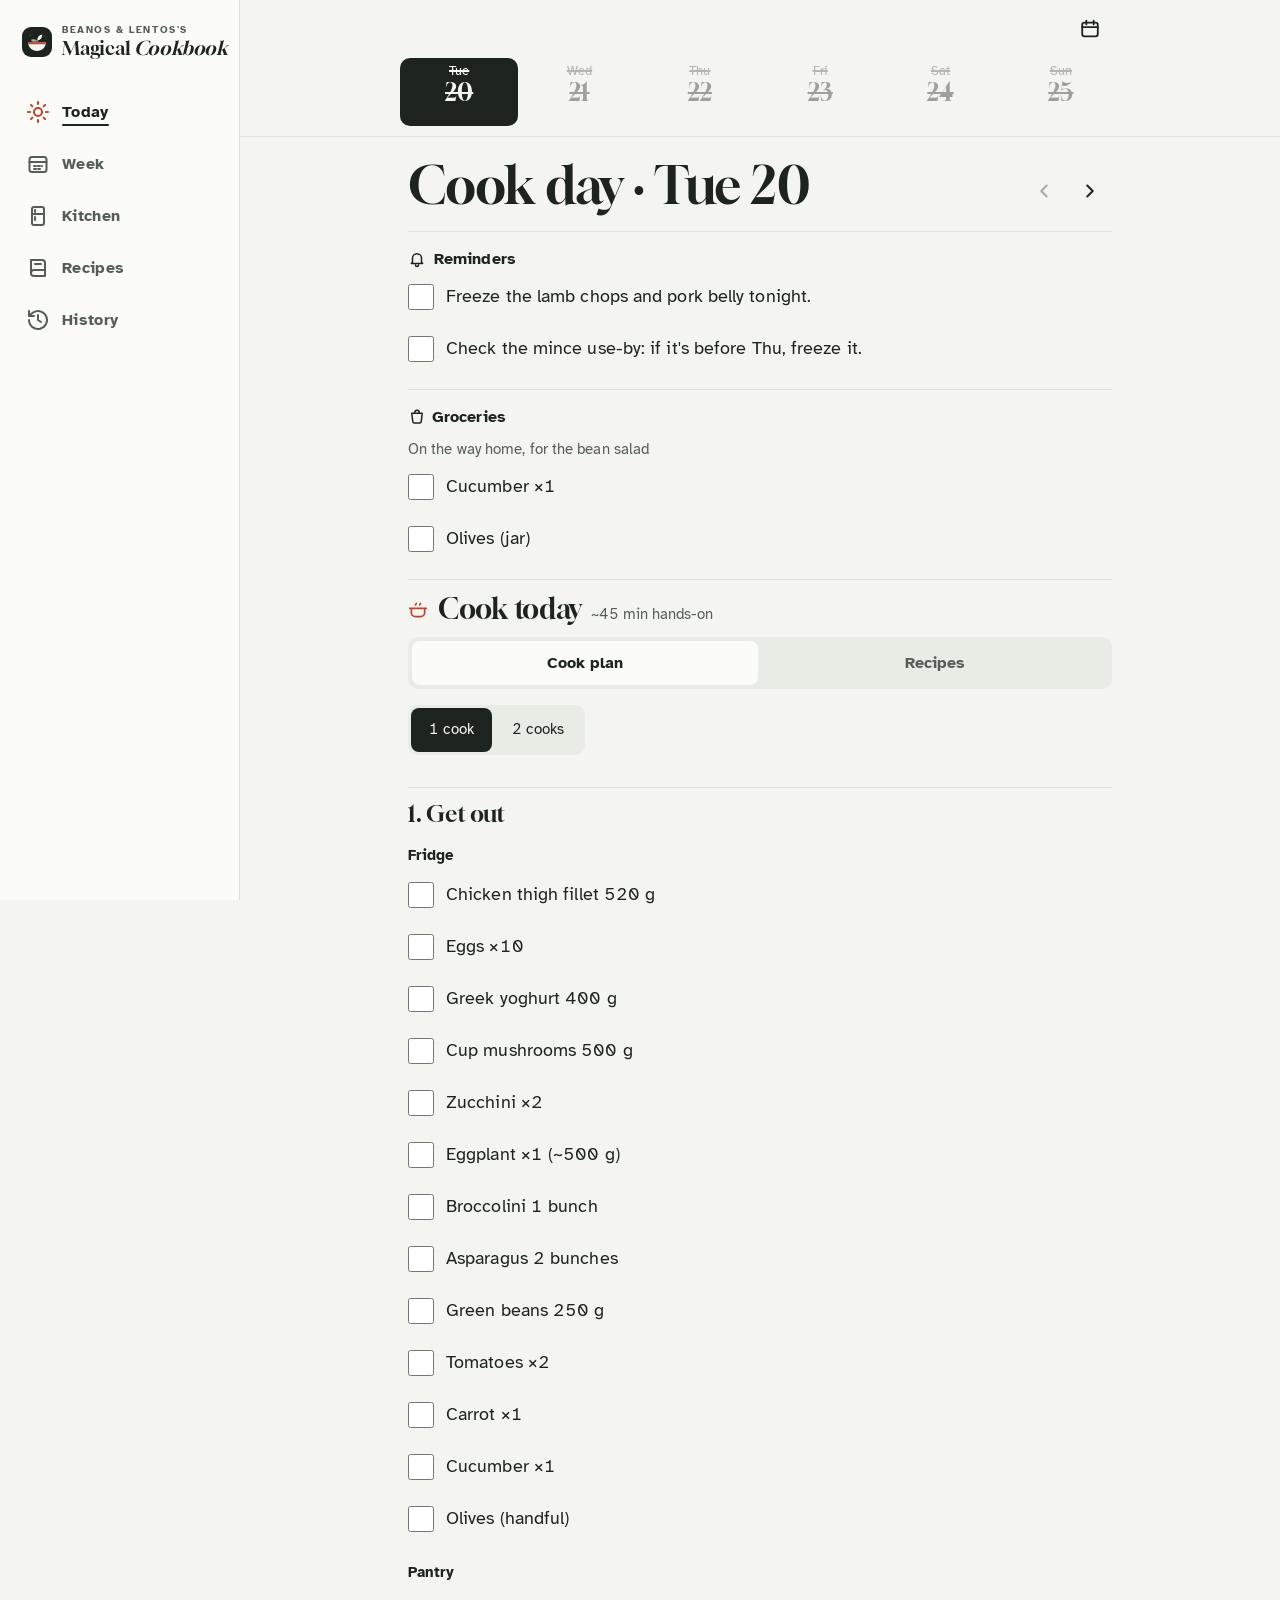
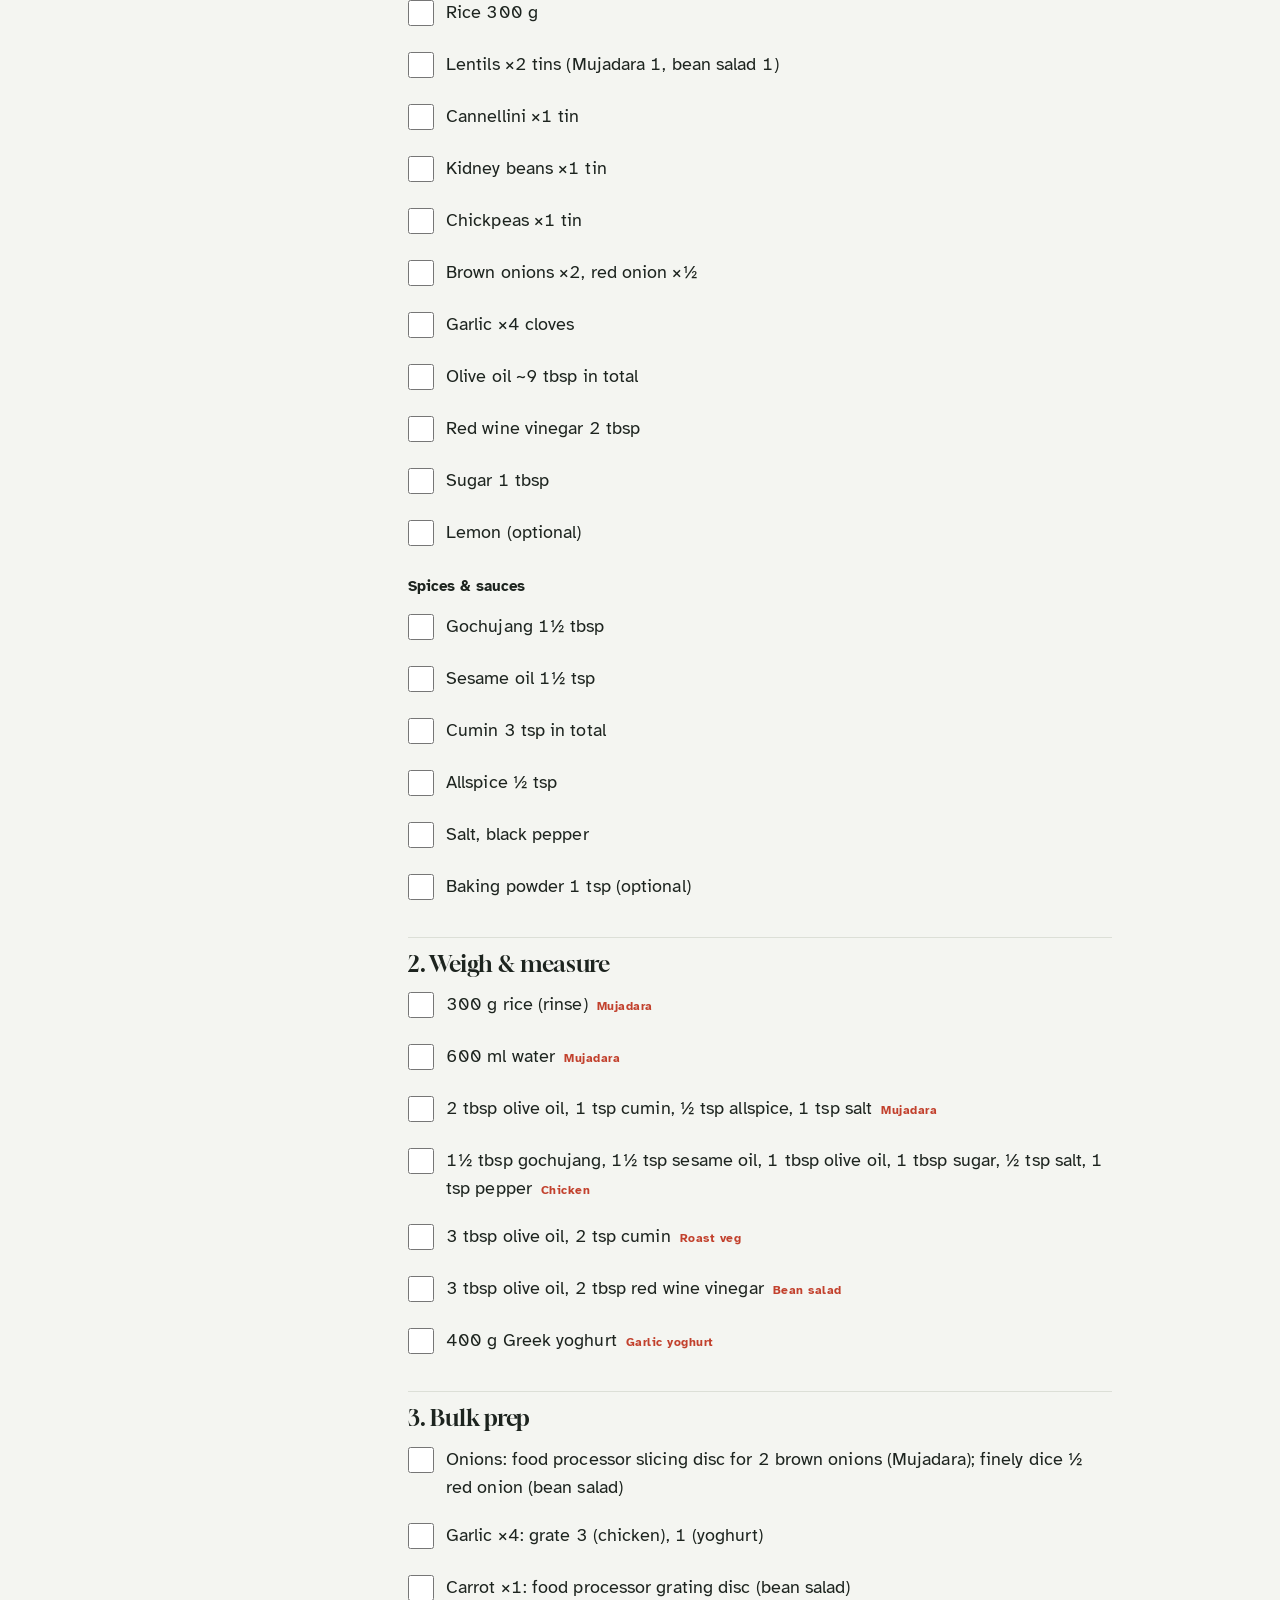
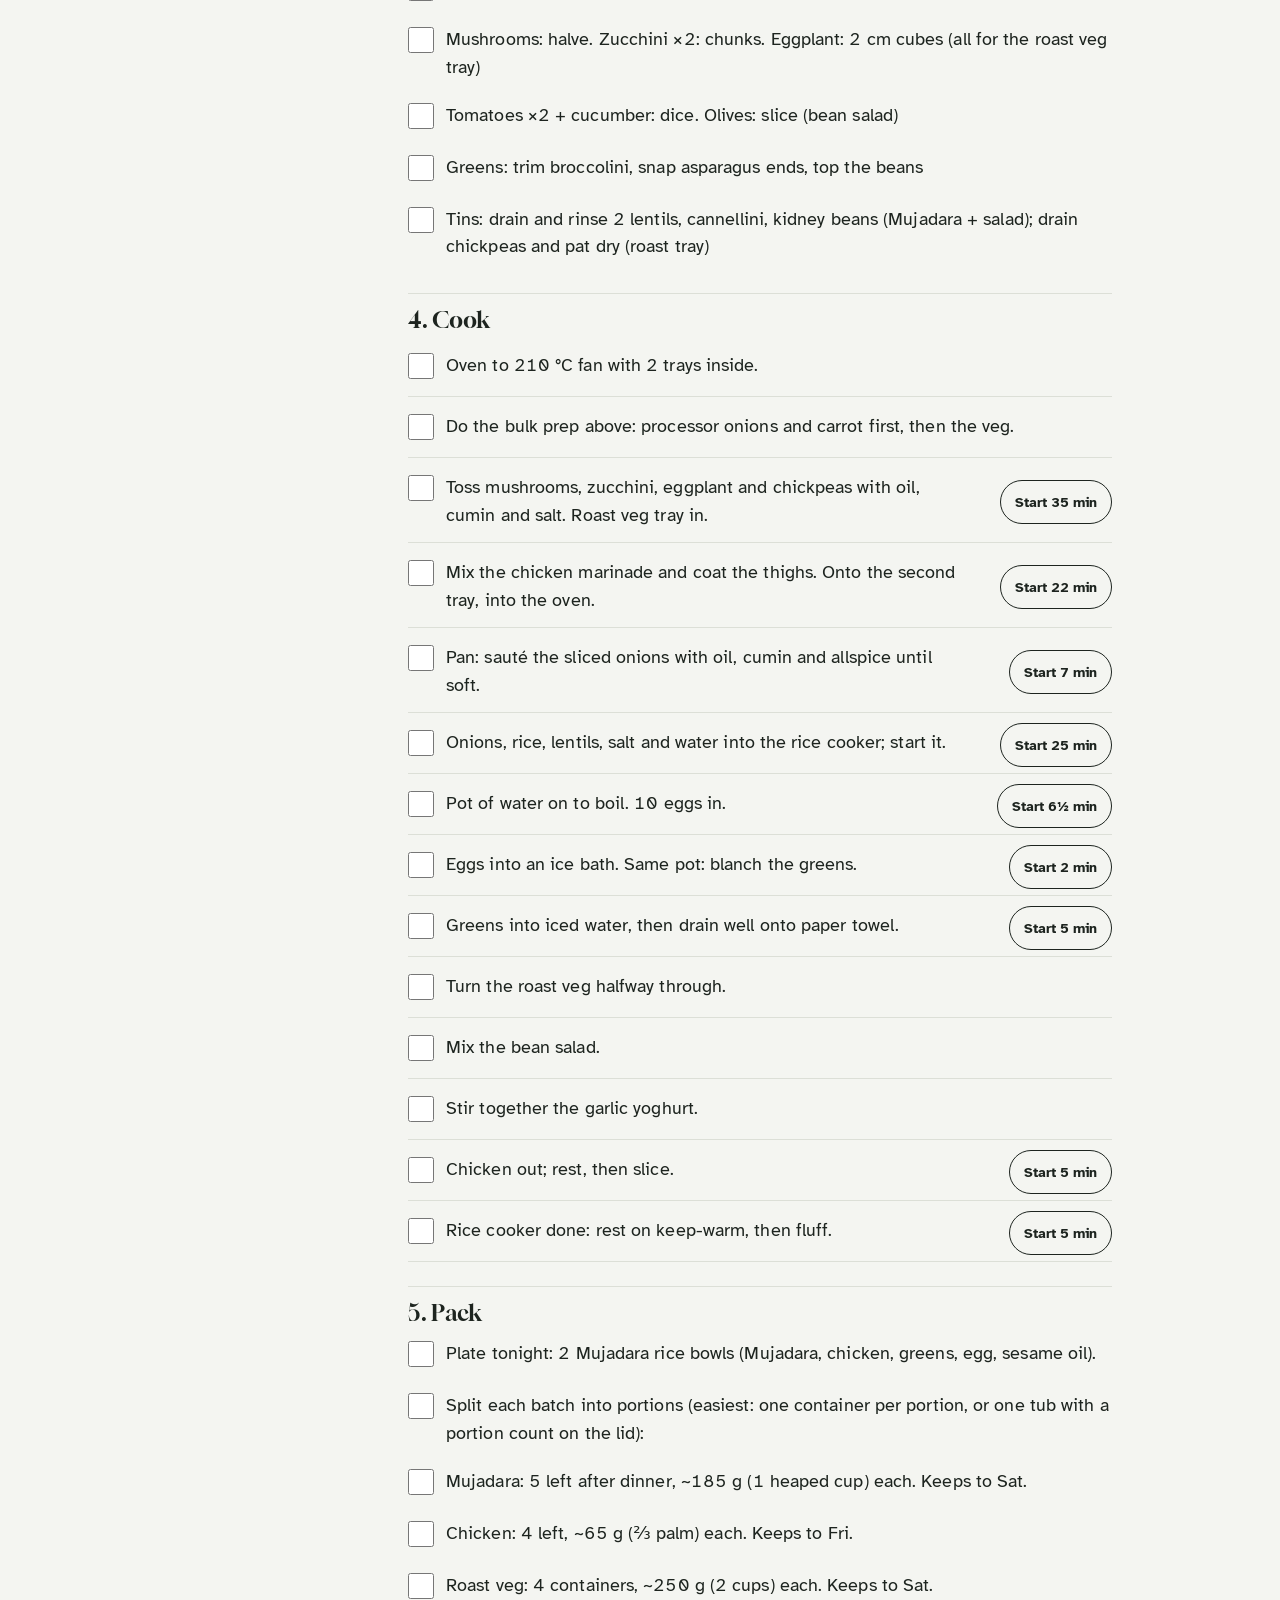
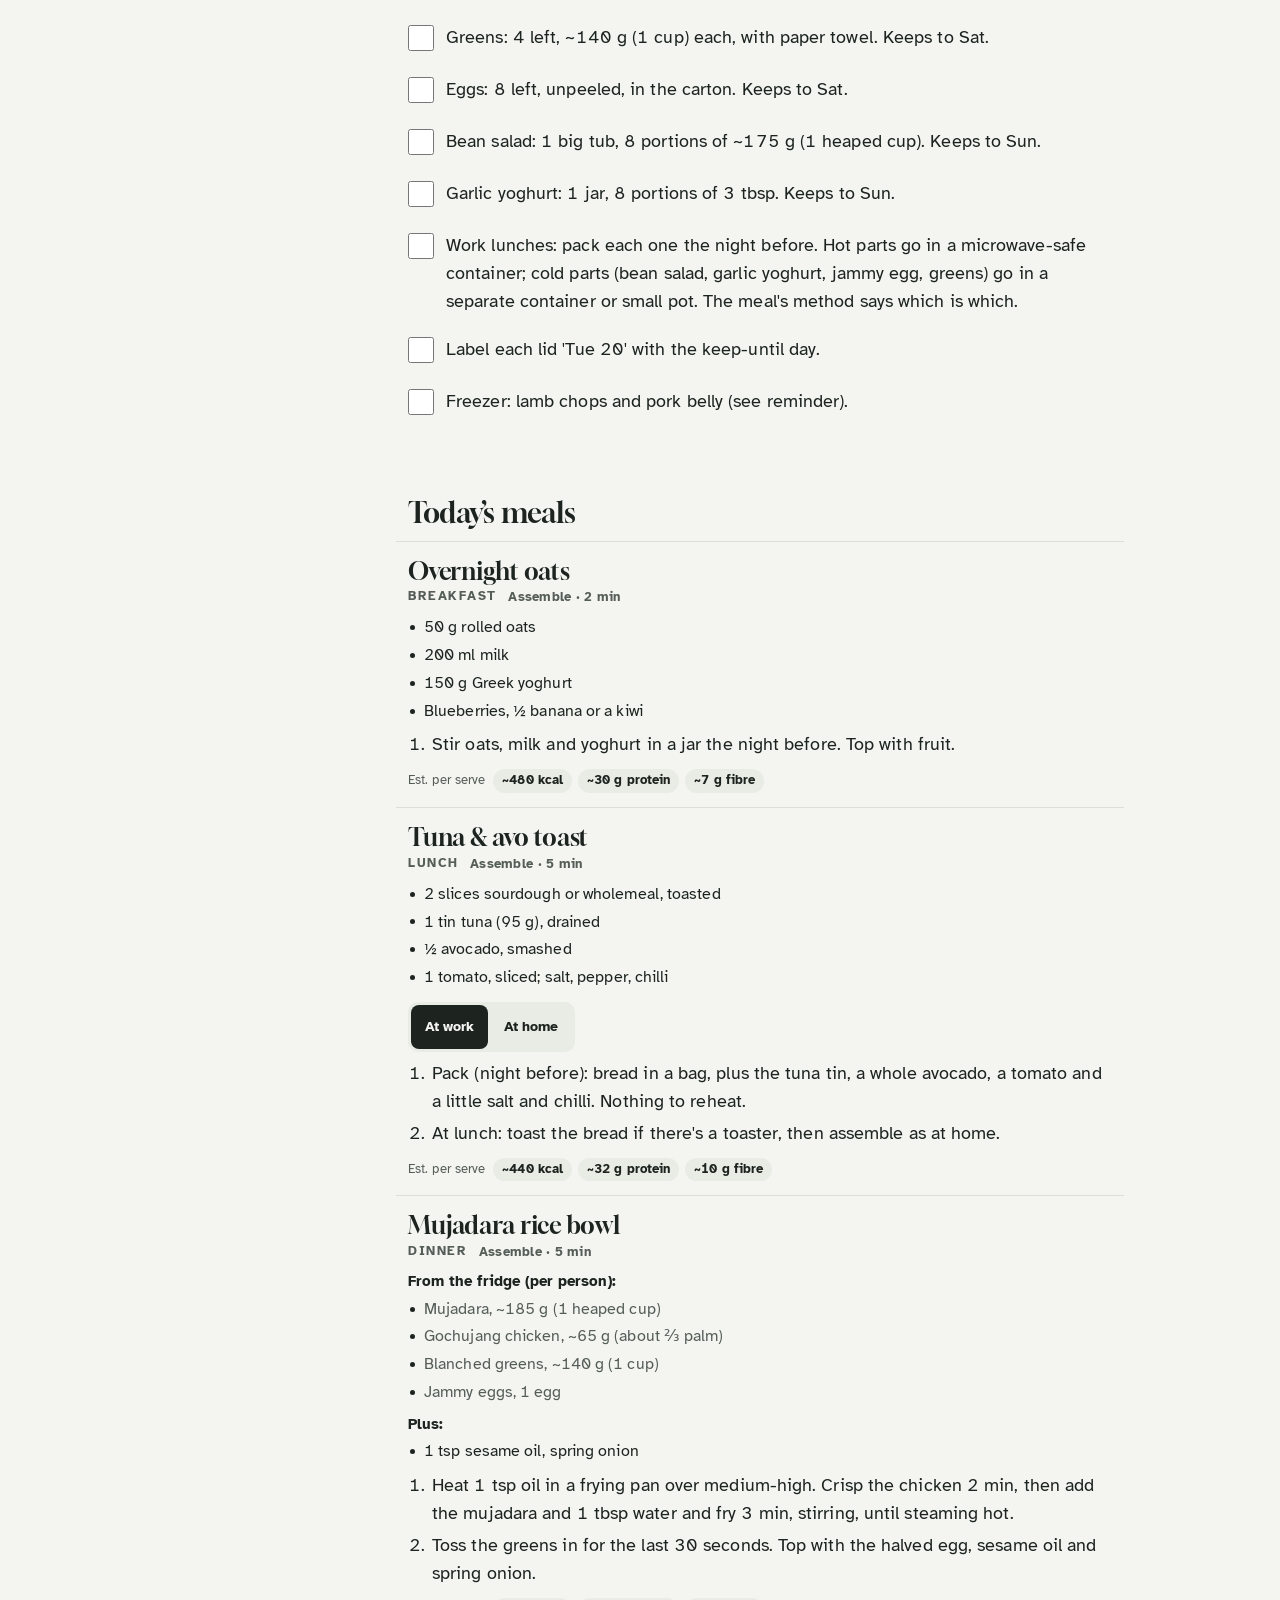
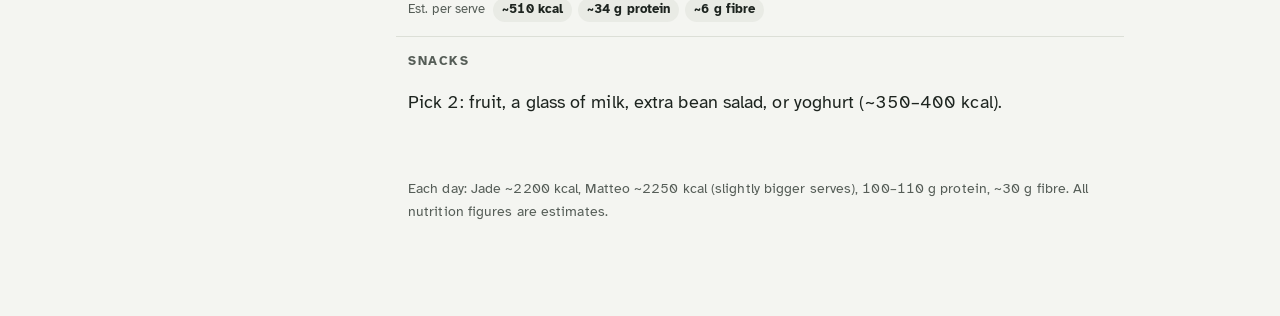
==== weeks/2026-10-20.html @ d1dc0c1d "Cook days: weeknight dinners fold into the cook timeline (Thu mince pasta, ~50 min incl. dinner); we" ====
<!doctype html>
<html lang="en-AU">
<head>
<meta charset="utf-8">
<meta name="viewport" content="width=device-width,initial-scale=1,viewport-fit=cover">
<title>Beanos and Lentos's Magical Cookbook · Tue 20 – Sun 25 Oct 2026</title>
<link rel="preconnect" href="https://fonts.googleapis.com">
<link href="https://fonts.googleapis.com/css2?family=Atkinson+Hyperlegible:ital,wght@0,400;0,700;1,400&family=Gloock&display=swap" rel="stylesheet">
<link rel="icon" href="../favicon.svg?v=9c01845cfa" type="image/svg+xml">
<link rel="icon" href="../icons/favicon-32.png?v=9c01845cfa" sizes="32x32" type="image/png">
<link rel="apple-touch-icon" href="../icons/apple-touch-icon.png?v=9c01845cfa">
<link rel="manifest" href="../manifest.webmanifest?v=9c01845cfa">
<meta name="theme-color" content="#f4f5f1">
<meta name="apple-mobile-web-app-capable" content="yes">
<meta name="mobile-web-app-capable" content="yes">
<meta name="apple-mobile-web-app-title" content="Cookbook">
<link rel="stylesheet" href="../styles.css?v=9c01845cfa">
</head>
<body>
<nav class="sidenav" aria-label="Sections">
  <a class="sn-brand" href="#today" aria-label="Beanos and Lentos's Magical Cookbook, Today"><img src="../favicon.svg?v=9c01845cfa" alt="" width="36" height="36"><span class="sn-wm"><span class="wm-small">Beanos &amp; Lentos's</span><span class="wm-big">Magical <em>Cookbook</em></span></span></a>
  <div class="sn-links">
  <a href="#today" data-nav="today"><svg viewBox="0 0 24 24" width="24" height="24" aria-hidden="true"><circle cx="12" cy="12" r="4" fill="none" stroke="currentColor" stroke-width="2" stroke-linecap="round" stroke-linejoin="round"/><path d="M12 2v2M12 20v2M4.9 4.9l1.4 1.4M17.7 17.7l1.4 1.4M2 12h2M20 12h2M4.9 19.1l1.4-1.4M17.7 6.3l1.4-1.4" fill="none" stroke="currentColor" stroke-width="2" stroke-linecap="round" stroke-linejoin="round"/></svg><span>Today</span></a>
  <a href="#week" data-nav="week"><svg viewBox="0 0 24 24" width="24" height="24" aria-hidden="true"><rect x="3.5" y="5" width="17" height="15" rx="2.5" fill="none" stroke="currentColor" stroke-width="2" stroke-linecap="round" stroke-linejoin="round"/><path d="M3.5 10h17M8 14h2M12 14h2M16 14h0M8 17h2M12 17h2" fill="none" stroke="currentColor" stroke-width="2" stroke-linecap="round" stroke-linejoin="round"/></svg><span>Week</span></a>
  <a href="#kitchen" data-nav="kitchen"><svg viewBox="0 0 24 24" width="24" height="24" aria-hidden="true"><rect x="6" y="3" width="12" height="18" rx="2" fill="none" stroke="currentColor" stroke-width="2" stroke-linecap="round" stroke-linejoin="round"/><path d="M6 10h12M9 6v2M9 13v3" fill="none" stroke="currentColor" stroke-width="2" stroke-linecap="round" stroke-linejoin="round"/></svg><span>Kitchen</span></a>
  <a href="#recipes" data-nav="recipes"><svg viewBox="0 0 24 24" width="24" height="24" aria-hidden="true"><path d="M5 4h11a3 3 0 0 1 3 3v13H8a3 3 0 0 1-3-3z" fill="none" stroke="currentColor" stroke-width="2" stroke-linecap="round" stroke-linejoin="round"/><path d="M5 17a3 3 0 0 1 3-3h11M9 8h6" fill="none" stroke="currentColor" stroke-width="2" stroke-linecap="round" stroke-linejoin="round"/></svg><span>Recipes</span></a>
  <a href="#history" data-nav="history"><svg viewBox="0 0 24 24" width="24" height="24" aria-hidden="true"><path d="M3 12a9 9 0 1 0 3-6.7L3 8" fill="none" stroke="currentColor" stroke-width="2" stroke-linecap="round" stroke-linejoin="round"/><path d="M3 3v5h5M12 7v5l3 2" fill="none" stroke="currentColor" stroke-width="2" stroke-linecap="round" stroke-linejoin="round"/></svg><span>History</span></a>
  </div>
</nav>
<header class="top">
  <div class="bar">
    <img src="../favicon.svg?v=9c01845cfa" alt="" width="32" height="32" class="logo">
    <a class="mid wordmark" href="#today" aria-label="Beanos and Lentos's Magical Cookbook, Today"><span class="wm-small">Beanos &amp; Lentos's</span><span class="wm-big">Magical <em>Cookbook</em></span></a>
    <button type="button" class="icon-btn" id="cal-btn" aria-label="Open calendar" aria-expanded="false" aria-controls="cal-pop"><svg viewBox="0 0 24 24" width="22" height="22" aria-hidden="true"><rect x="3.5" y="5" width="17" height="15" rx="2.5" fill="none" stroke="currentColor" stroke-width="2"/><path d="M3.5 10h17M8 3v4M16 3v4" fill="none" stroke="currentColor" stroke-width="2" stroke-linecap="round"/></svg></button>
  </div>
  <div class="pop pop-right" id="cal-pop" role="dialog" aria-label="Calendar" hidden><div id="cal"></div></div>
  <nav class="days" id="days" aria-label="Choose a day"></nav>
</header>
<main>
  <section class="view" id="v-today" aria-labelledby="today-title">
    <div class="dayhead"><h1 id="today-title">Today</h1><button type="button" class="icon-btn" id="day-prev" aria-label="Previous day"><svg viewBox="0 0 24 24" width="22" height="22" aria-hidden="true"><path d="M15 6l-6 6 6 6" fill="none" stroke="currentColor" stroke-width="2.2" stroke-linecap="round" stroke-linejoin="round"/></svg></button><button type="button" class="icon-btn" id="day-next" aria-label="Next day"><svg viewBox="0 0 24 24" width="22" height="22" aria-hidden="true"><path d="M9 6l6 6-6 6" fill="none" stroke="currentColor" stroke-width="2.2" stroke-linecap="round" stroke-linejoin="round"/></svg></button></div>
    <div id="today-body"><noscript><p>Turn on JavaScript to see the plan.</p></noscript></div>
  </section>
  <section class="view" id="v-week" aria-labelledby="week-title" hidden>
    <h1 id="week-title">This week <span class="h-sub">Tue 20 – Sun 25 Oct</span></h1>
    <div id="overview-body"></div>
  </section>
  <section class="view" id="v-kitchen" aria-labelledby="kitchen-title" hidden>
    <h1 id="kitchen-title">Kitchen</h1>
    <section class="block"><h2>In the fridge</h2><div id="fridge"></div></section>
    <section class="block"><h2>Freezer &amp; thaw</h2><div id="freezer"></div></section>
    <section class="block"><h2>Shopping</h2><div id="topup"></div></section>
  </section>
  <section class="view" id="v-recipes" aria-labelledby="recipes-title" hidden>
    <h1 id="recipes-title">Recipes</h1>
    <div id="all-recipes"></div>
  </section>
  <section class="view" id="v-history" aria-labelledby="history-title" hidden>
    <h1 id="history-title">History</h1>
    <ul class="archive" id="weeklist"></ul>
    <div id="repeat" class="repeat"></div>
  </section>
  <p class="small muted foot" id="targets"></p>
</main>
<nav class="tabbar" aria-label="Main">
  <a href="#today" data-nav="today"><svg viewBox="0 0 24 24" width="24" height="24" aria-hidden="true"><circle cx="12" cy="12" r="4" fill="none" stroke="currentColor" stroke-width="2" stroke-linecap="round" stroke-linejoin="round"/><path d="M12 2v2M12 20v2M4.9 4.9l1.4 1.4M17.7 17.7l1.4 1.4M2 12h2M20 12h2M4.9 19.1l1.4-1.4M17.7 6.3l1.4-1.4" fill="none" stroke="currentColor" stroke-width="2" stroke-linecap="round" stroke-linejoin="round"/></svg><span>Today</span></a>
  <a href="#week" data-nav="week"><svg viewBox="0 0 24 24" width="24" height="24" aria-hidden="true"><rect x="3.5" y="5" width="17" height="15" rx="2.5" fill="none" stroke="currentColor" stroke-width="2" stroke-linecap="round" stroke-linejoin="round"/><path d="M3.5 10h17M8 14h2M12 14h2M16 14h0M8 17h2M12 17h2" fill="none" stroke="currentColor" stroke-width="2" stroke-linecap="round" stroke-linejoin="round"/></svg><span>Week</span></a>
  <a href="#kitchen" data-nav="kitchen"><svg viewBox="0 0 24 24" width="24" height="24" aria-hidden="true"><rect x="6" y="3" width="12" height="18" rx="2" fill="none" stroke="currentColor" stroke-width="2" stroke-linecap="round" stroke-linejoin="round"/><path d="M6 10h12M9 6v2M9 13v3" fill="none" stroke="currentColor" stroke-width="2" stroke-linecap="round" stroke-linejoin="round"/></svg><span>Kitchen</span></a>
  <a href="#recipes" data-nav="recipes"><svg viewBox="0 0 24 24" width="24" height="24" aria-hidden="true"><path d="M5 4h11a3 3 0 0 1 3 3v13H8a3 3 0 0 1-3-3z" fill="none" stroke="currentColor" stroke-width="2" stroke-linecap="round" stroke-linejoin="round"/><path d="M5 17a3 3 0 0 1 3-3h11M9 8h6" fill="none" stroke="currentColor" stroke-width="2" stroke-linecap="round" stroke-linejoin="round"/></svg><span>Recipes</span></a>
  <a href="#history" data-nav="history"><svg viewBox="0 0 24 24" width="24" height="24" aria-hidden="true"><path d="M3 12a9 9 0 1 0 3-6.7L3 8" fill="none" stroke="currentColor" stroke-width="2" stroke-linecap="round" stroke-linejoin="round"/><path d="M3 3v5h5M12 7v5l3 2" fill="none" stroke="currentColor" stroke-width="2" stroke-linecap="round" stroke-linejoin="round"/></svg><span>History</span></a>
</nav>

<div class="toast" id="toast" role="status" aria-live="polite" hidden></div>
<a href="#today" class="timer-pill" id="timer-pill" hidden></a>
<script src="2026-10-20.data.js?v=9c01845cfa"></script>
<script src="../weeks.js?v=9c01845cfa"></script>
<script src="../app.js?v=9c01845cfa"></script>
</body>
</html>
---- styles.css ----
:root{--bg:#eef1ea;--card:#fff;--ink:#1f2a22;--mute:#4f5a52;--line:#d6ddd2;--acc:#a8402b;--acc-bg:#f7e4de;--herb:#3e6140;--herb-bg:#e1ebdd;--chip:#e4e9e0}
*{box-sizing:border-box}html{-webkit-text-size-adjust:100%}
body{margin:0;font:18px/1.55 "Atkinson Hyperlegible",system-ui,sans-serif;background:var(--bg);color:var(--ink);font-variant-numeric:tabular-nums}
::selection{background:var(--acc);color:#fff}
:focus-visible{outline:3px solid var(--acc);outline-offset:2px;border-radius:6px}
h1,h2,h3{font-family:"Young Serif",Georgia,serif;font-weight:400;line-height:1.2;text-wrap:balance}
h1{font-size:clamp(1.9rem,7vw,2.6rem);margin:20px 0 12px}
h2{font-size:1.4rem;margin:0 0 12px}
h3{font-size:1.2rem;margin:0 0 4px}
h4{font-size:.85rem;text-transform:uppercase;letter-spacing:.06em;color:var(--mute);margin:16px 0 6px}
a{color:var(--acc);text-underline-offset:3px}
.muted{color:var(--mute)}.small{font-size:.9rem}
.top{position:sticky;top:0;z-index:5;background:rgba(238,241,234,.97);border-bottom:1px solid var(--line)}
.bar{max-width:720px;margin:auto;display:flex;justify-content:space-between;align-items:center;padding:8px 16px 0;font-size:.95rem}
.back{font-weight:700;min-height:44px;display:inline-flex;align-items:center}
.back::before{content:"\2190\00a0"}
.range{color:var(--mute)}
.days{max-width:720px;margin:auto;display:grid;grid-template-columns:repeat(6,1fr);gap:6px;padding:8px 16px 12px}
.days button{font:inherit;border:1px solid var(--line);background:var(--card);color:var(--ink);border-radius:12px;padding:6px 0 4px;min-height:58px;cursor:pointer;display:flex;flex-direction:column;align-items:center;line-height:1.15}
.days button span{font-size:.8rem;color:var(--mute)}
.days button b{font-size:1.2rem}
.days button i{font-style:normal;font-size:.75rem;font-weight:700;color:var(--acc)}
.days button[aria-pressed=true]{background:var(--ink);border-color:var(--ink);color:#fff}
.days button[aria-pressed=true] span,.days button[aria-pressed=true] i{color:#fff}
main{max-width:720px;margin:auto;padding:0 16px 48px}
section{margin:0 0 28px}
.remind{background:var(--acc-bg);border-radius:12px;padding:12px 16px;margin:0 0 24px}
.remind strong{color:var(--acc)}
.remind ul{margin:4px 0 0}
.meal,.recipe{background:var(--card);border:1px solid var(--line);border-radius:14px;padding:16px;margin:0 0 12px}
.slot{margin:0 0 2px;font-weight:700;color:var(--herb);font-size:.9rem;text-transform:uppercase;letter-spacing:.05em}
.slot .muted{text-transform:none;letter-spacing:0;font-weight:400}
.uses{margin:2px 0 8px;font-size:.92rem;color:var(--mute)}
.meta{margin:0 0 4px;color:var(--mute);font-size:.92rem}
ul,ol{padding-left:1.3em;margin:6px 0}li{margin:4px 0}
ul.plain{list-style:disc}
.check{list-style:none;padding:0}
.check label{display:flex;gap:12px;align-items:flex-start;padding:6px 0;min-height:44px;cursor:pointer}
.check input{width:22px;height:22px;margin:2px 0 0;accent-color:var(--herb);flex:none}
.check input:checked+span{color:var(--mute);text-decoration:line-through}
ol.order{background:var(--card);border:1px solid var(--line);border-radius:14px;padding:12px 16px 12px 2.2em;margin:0}
ol.order li{margin:10px 0;padding-left:4px}
ol.order li::marker{font-weight:700;color:var(--acc)}
.quick{color:var(--ink)}
.nut{margin:10px 0 0;padding-top:8px;border-top:1px dashed var(--line);font-size:.88rem;color:var(--mute)}
.below{border-top:1px solid var(--line);padding-top:24px}
.scroll{overflow-x:auto}
table{width:100%;border-collapse:collapse;background:var(--card);border:1px solid var(--line);border-radius:12px;overflow:hidden;font-size:.95rem}
th,td{text-align:left;padding:10px;border-bottom:1px solid var(--line);vertical-align:top}
thead th{background:var(--chip)}
tbody th{white-space:nowrap;font-weight:700}
.fridge{list-style:none;padding:0}
.fridge li{display:flex;justify-content:space-between;gap:12px;padding:8px 0;border-bottom:1px solid var(--line)}
.ref details{background:var(--card);border:1px solid var(--line);border-radius:12px;margin:0 0 8px}
.ref summary{padding:12px 16px;min-height:44px;cursor:pointer;font-weight:700}
.ref .recipe,.ref .meal{border:0;margin:0;padding-top:0}
.ref .recipe h3,.ref .meal h3,.ref .meal .slot{display:none}
.two{display:grid;gap:20px}
@media (min-width:600px){.two{grid-template-columns:1fr 1fr}}
.quiet details summary{cursor:pointer;color:var(--mute);min-height:44px;display:flex;align-items:center}
.btn{display:inline-flex;align-items:center;min-height:44px;background:var(--acc);color:#fff;padding:10px 18px;border-radius:99px;font:700 .95rem "Atkinson Hyperlegible",system-ui,sans-serif;border:0;cursor:pointer}
.btn:hover{background:#8c3423}
.foot{margin-top:24px}
.archive{list-style:none;padding:0}
.archive li{border-bottom:1px solid var(--line)}
.archive a{display:block;padding:12px 0;text-decoration:none;color:var(--ink)}
.archive a b{color:var(--acc)}
.archive a span{display:block;font-size:.9rem;color:var(--mute)}
.grp{font:700 .85rem "Atkinson Hyperlegible",system-ui,sans-serif;text-transform:uppercase;letter-spacing:.06em;color:var(--mute);margin:16px 0 6px}
/* header controls */
.bar{display:grid;grid-template-columns:44px 1fr 44px;gap:8px;align-items:center;padding:8px 16px 0}
.mid{display:flex;flex-direction:column;align-items:center;line-height:1.2}
.mid .back{min-height:28px;font-size:.88rem}
.icon-btn{width:44px;height:44px;display:inline-flex;align-items:center;justify-content:center;border:1px solid var(--line);background:var(--card);color:var(--ink);border-radius:12px;cursor:pointer;font:inherit;font-size:1.3rem}
.icon-btn:hover,.icon-btn[aria-expanded=true]{border-color:var(--ink)}
.icon-btn.sm{width:40px;height:40px;border:0;background:none}
.top{position:sticky}
.pop{position:absolute;top:56px;z-index:10;background:var(--card);border:1px solid var(--line);border-radius:14px;box-shadow:0 4px 8px rgba(31,42,34,.08),0 16px 40px rgba(31,42,34,.14);padding:10px}
.pop-left{left:12px;min-width:220px}
.pop-right{right:12px;width:min(320px,calc(100vw - 24px))}
.top .bar,.top .pop{max-width:none}
.anchor{scroll-margin-top:150px}
html{scroll-behavior:smooth}
@media (prefers-reduced-motion:reduce){html{scroll-behavior:auto}}
/* calendar */
.cal-head{display:flex;align-items:center;justify-content:space-between;margin-bottom:6px}
.cal-grid{display:grid;grid-template-columns:repeat(7,1fr);gap:3px;text-align:center}
.dow{font-size:.78rem;color:var(--mute);padding:4px 0}
.cal-grid .day{font:inherit;font-size:.95rem;aspect-ratio:1;min-height:38px;display:flex;align-items:center;justify-content:center;border-radius:10px;border:1px solid transparent;background:none;color:var(--ink);text-decoration:none;position:relative;cursor:pointer}
.cal-grid .day[disabled]{color:#5f6a62;opacity:.75;cursor:default}
.cal-grid .plan{background:var(--herb-bg);color:var(--herb);font-weight:700}
.cal-grid .past{background:var(--chip);color:var(--ink)}
.cal-grid .cook::after{content:"";position:absolute;bottom:5px;width:6px;height:6px;border-radius:50%;background:var(--acc)}
.cal-grid .today{border-color:var(--acc);border-width:2px}
.cal-grid .sel{background:var(--ink);color:#fff}
.cal-key{display:flex;align-items:center;gap:6px;flex-wrap:wrap;font-size:.8rem;color:var(--mute);margin:10px 0 0}
.k{display:inline-block;width:12px;height:12px;border-radius:4px;margin-left:6px}
.k.plan{background:var(--herb-bg)}.k.cook{background:var(--acc);border-radius:50%;width:8px;height:8px}.k.today{border:2px solid var(--acc)}
/* grocery reminders */
.grocery{background:var(--herb-bg);border-radius:12px;padding:12px 16px;margin:0 0 24px}
.remind + .grocery{margin-top:-12px}
.grocery:first-child{margin-top:0}
.grocery strong{display:inline-flex;align-items:center;gap:6px;color:var(--herb)}
.grocery ul{margin:4px 0 0}
/* night-before */
.nightb{background:var(--card);border:2px solid var(--herb);border-radius:12px;padding:12px 16px;margin:0 0 24px}
.nightb strong{color:var(--herb)}
/* cook plan */
.tabs{display:flex;gap:4px;background:var(--chip);border-radius:12px;padding:4px;margin:0 0 16px}
.tabs button{flex:1;font:700 1rem "Atkinson Hyperlegible",system-ui,sans-serif;min-height:44px;border:0;border-radius:9px;background:none;color:var(--mute);cursor:pointer}
.tabs button[aria-selected=true]{background:var(--card);color:var(--ink);box-shadow:0 1px 3px rgba(31,42,34,.12)}
.seg{display:inline-flex;gap:2px;padding:3px;border:1px solid var(--line);border-radius:99px;background:var(--card);margin:0 0 8px}
.seg button{font:inherit;font-size:.95rem;min-height:40px;padding:0 18px;border:0;border-radius:99px;background:var(--card);color:var(--ink);cursor:pointer}
.seg button[aria-pressed=true]{background:var(--ink);color:#fff}
.step-h{font-size:1.25rem;margin:24px 0 6px;padding-top:12px;border-top:1px solid var(--line)}
.rtag{display:inline-block;font-size:.8rem;font-weight:700;color:var(--herb);background:var(--herb-bg);padding:1px 8px;border-radius:99px;margin-left:4px}
ol.cooklist{list-style:none;padding:0;counter-reset:c}
ol.cooklist li{display:flex;flex-wrap:wrap;align-items:center;gap:4px 10px;border-bottom:1px solid var(--line);padding:4px 0}
ol.cooklist li label{flex:1 1 220px}
.timer{font:700 .9rem "Atkinson Hyperlegible",system-ui,sans-serif;min-height:44px;padding:0 14px;border-radius:99px;border:1px solid var(--acc);background:var(--card);color:var(--acc);cursor:pointer;margin-left:34px;font-variant-numeric:tabular-nums}
.timer.run{background:var(--acc);color:#fff}
.timer.done{background:var(--herb);border-color:var(--herb);color:#fff}
.lanes{display:grid;gap:16px}
@media (min-width:640px){.lanes{grid-template-columns:1fr 1fr}}
.lane{background:var(--card);border:1px solid var(--line);border-radius:12px;padding:4px 12px 8px}
.lane h4{margin-top:10px}
/* out */
.meal.out{background:transparent;border-style:dashed}
.meal.out h3,.ov-slot.out .ov-meal{color:var(--mute)}
.out-note{margin:0;font-weight:700;color:var(--acc)}
.out-cell{color:var(--mute)}
/* overview */
.ov{display:grid;gap:12px}
@media (min-width:700px){.ov{grid-template-columns:1fr 1fr}}
.ov-day{background:var(--card);border:1px solid var(--line);border-radius:14px;padding:12px 14px}
.ov-day h3{margin-bottom:6px}
.ov-slot{border-top:1px solid var(--line);padding:8px 0}
.ov-meal{margin:0;font-weight:700}
.ov-refs{margin:2px 0;font-size:.9rem}
.ov-out{display:flex;align-items:center;gap:10px;min-height:44px;font-size:.95rem;cursor:pointer}
.ov-out input{width:22px;height:22px;accent-color:var(--acc)}
.ov-note input,#ov-text{width:100%;font:inherit;font-size:1rem;padding:10px 12px;border:1px solid var(--line);border-radius:10px;background:var(--bg);color:var(--ink)}
.sr{position:absolute;width:1px;height:1px;overflow:hidden;clip:rect(0 0 0 0);white-space:nowrap}
.tag{display:inline-block;font:700 .78rem "Atkinson Hyperlegible",system-ui,sans-serif;color:var(--herb);background:var(--herb-bg);padding:2px 8px;border-radius:99px;vertical-align:middle}
.tag.p{color:var(--acc);background:var(--acc-bg)}
/* toast + timer pill */
.toast{position:fixed;left:50%;bottom:20px;transform:translate(-50%,8px);opacity:0;pointer-events:none;max-width:calc(100vw - 32px);background:var(--ink);color:#fff;font:700 .95rem "Atkinson Hyperlegible",system-ui,sans-serif;padding:12px 18px;border-radius:12px;z-index:20;box-shadow:0 8px 24px rgba(31,42,34,.25);transition:opacity .25s ease,transform .25s cubic-bezier(.16,1,.3,1)}
.toast.show{opacity:1;transform:translate(-50%,0)}
@media (prefers-reduced-motion:reduce){.toast{transition:none}}
.timer-pill{position:fixed;right:16px;bottom:20px;z-index:15;background:var(--acc);color:#fff;font-weight:700;padding:12px 16px;border-radius:99px;text-decoration:none;box-shadow:0 4px 14px rgba(31,42,34,.25)}
/* collapsible recipe cards */
.rbar{display:flex;justify-content:space-between;align-items:center;gap:12px;margin:0 0 6px}
.rprog{margin:0;font-weight:700}
.linkbtn{font:700 .95rem "Atkinson Hyperlegible",system-ui,sans-serif;background:none;border:0;color:var(--acc);min-height:44px;padding:0 4px;cursor:pointer;text-decoration:underline;text-underline-offset:3px}
.rmeter{height:6px;background:var(--chip);border-radius:99px;overflow:hidden;margin:0 0 14px}
.rmeter span{display:block;height:100%;background:var(--herb);border-radius:99px;transition:width .4s cubic-bezier(.16,1,.3,1)}
.rcard{background:var(--card);border:1px solid var(--line);border-radius:14px;margin:0 0 10px;transition:background-color .3s ease-out,border-color .3s ease-out}
.rhead{display:flex;align-items:stretch}
.dtick{display:flex;align-items:center;justify-content:center;width:60px;flex:none;cursor:pointer;position:relative}
.dtick input{position:absolute;opacity:0;width:44px;height:44px;margin:0;cursor:pointer}
.dtick .box{width:30px;height:30px;border:2px solid var(--herb);border-radius:9px;display:flex;align-items:center;justify-content:center;color:#fff;transition:background-color .2s ease-out}
.dtick .box path{stroke-dasharray:24;stroke-dashoffset:24;transition:stroke-dashoffset .35s cubic-bezier(.16,1,.3,1) .05s}
.dtick input:checked+.box{background:var(--herb)}
.dtick input:checked+.box path{stroke-dashoffset:0}
.dtick input:focus-visible+.box{outline:3px solid var(--acc);outline-offset:2px}
.rtoggle{flex:1;display:grid;grid-template-columns:1fr auto;grid-template-rows:auto auto;column-gap:8px;align-items:center;text-align:left;font:inherit;color:var(--ink);background:none;border:0;padding:12px 14px 12px 0;min-height:64px;cursor:pointer}
.rname{font-family:"Young Serif",Georgia,serif;font-size:1.15rem;line-height:1.25}
.rmeta{grid-row:2;font-size:.88rem;color:var(--mute)}
.chev{grid-row:1/3;grid-column:2;color:var(--mute);transition:transform .3s cubic-bezier(.16,1,.3,1)}
.rcard.open .chev{transform:rotate(180deg)}
.rbody{display:grid;grid-template-rows:0fr;transition:grid-template-rows .35s cubic-bezier(.16,1,.3,1)}
.rcard.open .rbody{grid-template-rows:1fr}
.rin{overflow:hidden}
.rin .recipe{border:0;margin:0;padding:0 16px 16px}
.rcard.done{background:var(--bg);border-color:var(--herb-bg)}
.rcard.done .rname{color:var(--mute);text-decoration:line-through;text-decoration-thickness:2px}
.confetti{position:fixed;inset:0;width:100%;height:100%;pointer-events:none;z-index:30}
@keyframes pulse{0%{box-shadow:0 0 0 0 rgba(62,97,64,.45)}100%{box-shadow:0 0 0 14px rgba(62,97,64,0)}}
.rcard.pulse{animation:pulse .8s ease-out}
@media (prefers-reduced-motion:reduce){.rbody,.chev,.rmeter span,.dtick .box path{transition:none}}
.uses-h{margin:4px 0 0;font-size:.9rem;font-weight:700;color:var(--herb)}
ul.uses{margin:2px 0 8px;padding-left:1.2em;font-size:.95rem}
ul.uses li{margin:2px 0}
.fridge li{display:block}
.fr-top{display:flex;justify-content:space-between;gap:12px}
.fr-por{margin:2px 0 0;font-size:.9rem;color:var(--mute)}
/* cook-day done collapse */
.cookbody{display:grid;grid-template-rows:1fr;transition:grid-template-rows .4s cubic-bezier(.16,1,.3,1),opacity .3s ease-out}
.cookwrap.collapsed .cookbody{grid-template-rows:0fr;opacity:0}
.cookbar{width:100%;display:flex;align-items:center;gap:10px;min-height:56px;padding:10px 16px;margin:0 0 20px;border:1px solid var(--herb);border-radius:14px;background:var(--herb-bg);color:var(--herb);font:700 1rem "Atkinson Hyperlegible",system-ui,sans-serif;text-align:left;cursor:pointer}
.cookbar svg{flex:none;background:var(--herb);color:#fff;border-radius:50%;padding:3px}
.cb-t{flex:1;color:var(--ink)}
.cb-a{font-size:.9rem;color:var(--herb);text-decoration:underline;text-underline-offset:3px;white-space:nowrap}
@media (prefers-reduced-motion:reduce){.cookbody{transition:none}}
/* tickable reminder boxes */
.tb{padding:0;overflow:hidden}
.tb-body{display:grid;grid-template-rows:1fr;transition:grid-template-rows .4s cubic-bezier(.16,1,.3,1)}
.tb.collapsed .tb-body{grid-template-rows:0fr}
.tb .rin{padding:12px 16px 6px}
.tb.collapsed .rin{padding-top:0;padding-bottom:0}
.tb-title{display:flex;flex-wrap:wrap;align-items:center;gap:6px}
.tb-sub{flex-basis:100%;font-weight:400;color:var(--ink);font-size:.95rem}
.tb-list{margin:4px 0 0}
.tb-list label{min-height:48px;align-items:center}
.tb-list input{width:24px;height:24px;margin:0}
.tb-list li.tb-pop span{animation:tbpop .45s cubic-bezier(.16,1,.3,1)}
@keyframes tbpop{0%{transform:scale(1)}40%{transform:scale(1.05)}100%{transform:scale(1)}}
.tb-bar{width:100%;display:flex;align-items:center;gap:10px;min-height:52px;padding:10px 16px;border:0;font:700 1rem "Atkinson Hyperlegible",system-ui,sans-serif;text-align:left;cursor:pointer;color:var(--herb);
  background:var(--herb-bg) radial-gradient(circle at 1px 1px,rgba(62,97,64,.12) 1px,transparent 1.5px) 0 0/12px 12px}
.tb-bar[hidden]{display:none}
.tb-bar svg{flex:none;background:var(--herb);color:#fff;border-radius:50%;padding:3px;width:24px;height:24px}
.tb-msg{flex:1;color:var(--ink)}
.tb-a{font-size:.9rem;text-decoration:underline;text-underline-offset:3px}
.remind.tb .tb-bar{color:var(--acc)}
.tb.is-done{background:var(--herb-bg)}
.plainbox{margin:0}
@media (prefers-reduced-motion:reduce){.tb-body{transition:none}.tb-list li.tb-pop span{animation:none}}
.tb-body>.rin,.cookbody>.rin,.rbody>.rin{min-height:0}
/* ---- Tabs layout ---- */
body{padding-bottom:calc(76px + env(safe-area-inset-bottom))}
.top{padding-top:env(safe-area-inset-top)}
.logo{width:32px;height:32px;border-radius:8px;justify-self:center}
.mid .range{font-weight:700;color:var(--ink)}
.view h1{margin-top:20px}
.block{margin:0 0 28px}
.block h2{margin-top:8px}
.tabbar{position:fixed;left:0;right:0;bottom:0;z-index:12;display:grid;grid-template-columns:repeat(5,1fr);background:rgba(255,255,255,.97);border-top:1px solid var(--line);padding:4px 4px calc(4px + env(safe-area-inset-bottom));box-shadow:0 -4px 16px rgba(31,42,34,.06)}
.tabbar a{display:flex;flex-direction:column;align-items:center;justify-content:center;gap:2px;min-height:56px;border-radius:12px;text-decoration:none;color:var(--mute);font-size:.8rem;font-weight:700}
.tabbar a[aria-current=page]{color:var(--herb);background:var(--herb-bg)}
.tabbar a:hover{color:var(--ink)}
.timer-pill{bottom:calc(84px + env(safe-area-inset-bottom))}
.toast{bottom:calc(90px + env(safe-area-inset-bottom))}
.days a{font:inherit;border:1px solid var(--line);background:var(--card);color:var(--ink);border-radius:12px;padding:6px 0 4px;min-height:58px;display:flex;flex-direction:column;align-items:center;line-height:1.15;text-decoration:none}
.days a span{font-size:.8rem;color:var(--mute)}
.days a b{font-size:1.2rem}
.days a i{font-style:normal;font-size:.75rem;font-weight:700;color:var(--acc)}
.days a[aria-current=true]{background:var(--ink);border-color:var(--ink);color:#fff}
.days a[aria-current=true] span,.days a[aria-current=true] i{color:#fff}
/* ---- Unified collapsible ---- */
.cx{background:var(--card);border:1px solid var(--line);border-radius:14px;margin:0 0 10px}
.cx-h{width:100%;display:grid;grid-template-columns:1fr auto;grid-template-rows:auto auto;column-gap:8px;align-items:center;text-align:left;font:inherit;color:var(--ink);background:none;border:0;padding:12px 14px 12px 16px;min-height:60px;cursor:pointer}
.cx-t{font-family:"Young Serif",Georgia,serif;font-size:1.12rem;line-height:1.25}
.cx-m{grid-row:2;font-size:.88rem;color:var(--mute)}
.cx-h .chev{grid-row:1/3;grid-column:2}
.cx.open .chev,.tb:not(.collapsed) .tb-bar .chev,.cookwrap:not(.collapsed) .cookbar .chev{transform:rotate(180deg)}
.chev{color:var(--mute);transition:transform .3s cubic-bezier(.16,1,.3,1);flex:none}
.cx-b{display:grid;grid-template-rows:0fr;transition:grid-template-rows .35s cubic-bezier(.16,1,.3,1)}
.cx.open .cx-b{grid-template-rows:1fr}
.cx-b>.rin{min-height:0}
.cx .recipe,.cx .meal{border:0;margin:0;padding:0 16px 16px;background:none}
.cx .meal .slot{display:none}
h2.grp{font-size:1.2rem;margin:20px 0 10px}
.ov-refs{list-style:none;padding:0;margin:4px 0;font-size:.92rem}
.ov-refs li{margin:2px 0}
.ov-daylink{color:var(--ink);text-decoration:none}
.fr-top a{color:var(--ink);text-decoration-color:var(--line)}
.nightb.tb{border:2px solid var(--herb);padding:0}
.nightb .tb-title{color:var(--herb)}
@media (prefers-reduced-motion:reduce){.cx-b,.chev{transition:none}}
.cx-wrap{margin:0;font:inherit}
.ov-h{font-size:1.2rem;margin:0 0 6px}
/* ---- day header with arrows ---- */
body:not([data-view="today"]) .days{display:none}
.dayhead{display:grid;grid-template-columns:44px 1fr 44px;align-items:center;gap:8px;margin:16px 0 12px}
.dayhead h1{margin:0;text-align:center}
.dayhead .icon-btn:disabled{opacity:.35;cursor:default}
/* ---- desktop menu ---- */
@media (min-width:1024px){
  .tabbar{display:none}
  body{padding-bottom:32px}
  .logo{display:none}
  .timer-pill{bottom:24px}.toast{bottom:24px}
}
/* ---- container hierarchy: one level of cards, one done-bar pattern ---- */
.tb-bar,.cookbar{display:flex;align-items:center;gap:12px;width:100%;min-height:56px;padding:12px 16px;margin:0;border:0;border-radius:14px;
  background:var(--herb-bg);color:var(--ink);font:700 1rem "Atkinson Hyperlegible",system-ui,sans-serif;text-align:left;cursor:pointer}
.tb-bar:hover,.cookbar:hover{background:#d5e3d0}
.tb-msg,.cb-t{flex:1;color:var(--ink)}
.tb-a,.cb-a{font-size:.9rem;font-weight:700;color:var(--herb);text-decoration:none}
.tb-bar svg:first-child,.cookbar svg:first-child{flex:none;width:24px;height:24px;padding:3px;border-radius:50%;background:var(--herb);color:#fff}
.tb-bar .chev,.cookbar .chev{color:var(--herb)}
.tb.is-done{background:var(--herb-bg);border:0}
.tb.is-done:not(.collapsed) .tb-bar{border-radius:14px 14px 0 0}
.remind.tb.is-done .tb-bar{color:var(--ink)}
.cookwrap{margin:0 0 24px}
.cookwrap .cookbar{margin:0 0 16px}
.cookwrap.collapsed .cookbar{margin:0}
.cook > h2{margin-top:0}
.lane{background:none;border:0;border-radius:0;padding:0}
.lane h4{margin:8px 0 4px;padding-bottom:6px;border-bottom:2px solid var(--herb-bg)}
.rin .recipe{background:none}
.nightb.tb{border:2px solid var(--herb)}
.nightb.tb.is-done{border:0}
/* ---- top-of-Today boxes: one container style, tint + icon differ ---- */
:root{--stone-bg:#efece6;--stone:#5b554c;--dusk-bg:#e8ecf1;--dusk:#3d4f66}
.tb{border:0!important;border-radius:14px;margin:0 0 16px;padding:0}
.tb .rin{padding:14px 16px 8px}
.tb-title{display:flex;align-items:center;gap:8px;font-weight:700;font-size:1rem}
.tb-title .ic,.tb-title svg{flex:none}
.remind.tb{background:var(--stone-bg)}
.remind.tb .tb-title,.remind strong{color:var(--stone)}
.grocery.tb{background:var(--herb-bg)}
.grocery.tb .tb-title{color:var(--herb)}
.nightb.tb{background:var(--dusk-bg)}
.nightb.tb .tb-title{color:var(--dusk)}
.tb.is-done{background:var(--herb-bg)}
.tb-sub{flex-basis:100%;font-weight:400;color:var(--ink);font-size:.95rem;margin-top:2px}
.tb-title{flex-wrap:wrap}
.sec-h{display:flex;align-items:center;gap:8px}
.sec-h .ic{color:var(--acc);flex:none}
.cook{background:var(--card);border-radius:14px;padding:16px;border:1px solid var(--line)}
.cook .rcard{border-color:var(--line)}
.cookwrap .cookbar{border-radius:14px}

/* =====================================================================
   Redesign layer: "Magical Cookbook". Restrained palette, one accent
   (tomato), serif display (Gloock) + Atkinson Hyperlegible
   text, rules instead of boxes, one card level at most.
   ===================================================================== */
:root{--bg:#f4f5f1;--card:#fbfbf8;--ink:#1d241f;--mute:#555d57;--line:#dcdfd7;--acc:#c2412d;--acc-bg:#f5e4df;
  --herb:#2f3d33;--herb-bg:#e6e9e2;--chip:#e9ebe5;--stone-bg:transparent;--stone:#1d241f;--dusk-bg:transparent;--dusk:#1d241f;
  --display:"Gloock",Georgia,serif;--text:"Atkinson Hyperlegible",system-ui,sans-serif}
body{font-family:var(--text);background:var(--bg);color:var(--ink);letter-spacing:.005em}
h1,h2,h3,.rname,.cx-t,.wm-big{font-family:var(--display);font-weight:400;letter-spacing:-.01em}
h1{font-size:clamp(2.4rem,9vw,3.4rem);line-height:1.02}
h2{font-size:1.75rem;line-height:1.1}
h3{font-size:1.35rem}
h4,.slot,.uses-h,.grp{font-family:var(--text);font-size:.8rem!important;font-weight:700;letter-spacing:.12em;text-transform:uppercase;color:var(--mute)!important}
h2.grp{font-size:.8rem!important;margin:28px 0 4px}
.h-sub{display:block;font-family:var(--text);font-size:.95rem;letter-spacing:0;color:var(--mute);margin-top:6px}
.muted,.meta,.small{color:var(--mute)}
/* header + wordmark */
.top{background:rgba(244,245,241,.94);backdrop-filter:saturate(1.2) blur(10px);border-bottom:1px solid var(--line)}
.bar{grid-template-columns:44px 1fr 44px;padding:6px 16px 0;max-width:760px}
.wordmark{display:flex;flex-direction:column;align-items:flex-start;text-decoration:none;color:var(--ink);line-height:1;padding-left:4px;justify-self:start}
.wm-small{font-size:.75rem;font-weight:700;letter-spacing:.16em;text-transform:uppercase;color:var(--acc)}
.wm-big{font-family:var(--display);font-size:1.45rem;margin-top:3px;white-space:nowrap}
.wm-big em{font-style:italic}
.bar{grid-template-columns:auto 1fr 44px}
.logo{width:34px;height:34px;border-radius:9px}
.icon-btn{border:0;background:transparent;border-radius:10px}
.icon-btn:hover,.icon-btn[aria-expanded=true]{background:var(--chip);border:0}
/* day strip */
.days{gap:2px;padding:6px 12px 10px;max-width:760px}
.days a{border:0;background:transparent;border-radius:10px;min-height:56px;padding:6px 0}
.days a b{font-family:var(--display);font-weight:400;font-size:1.5rem}
.days a i{font-size:.75rem;letter-spacing:.08em;text-transform:uppercase}
.days a[aria-current=true]{background:var(--ink);color:var(--bg)}
main{max-width:760px}
/* day header: title left, arrows right */
.dayhead{grid-template-columns:1fr 44px 44px;gap:2px;margin:22px 0 18px;align-items:end}
.dayhead h1{text-align:left}
/* top-of-Today sections: rules, not tinted boxes */
.tb,.remind.tb,.grocery.tb,.nightb.tb,.tb.is-done{background:transparent!important;border:0!important;border-top:1px solid var(--line)!important;border-radius:0;margin:0}
.tb .rin{padding:14px 0 10px}
.tb-title{color:var(--ink)!important;font-size:1.02rem}
.tb-title .ic,.tb-title svg{color:var(--acc)}
.tb-sub{color:var(--mute)}
.tb-list label{min-height:46px}
.check input,.tb-list input{accent-color:var(--ink)}
.tb-bar,.cookbar{background:transparent;border-radius:0;padding:14px 0;min-height:56px}
.tb-bar:hover,.cookbar:hover{background:transparent}
.tb-bar:hover .tb-a,.cookbar:hover .cb-a{text-decoration:underline;text-underline-offset:3px}
.tb-bar svg:first-child,.cookbar svg:first-child{background:var(--ink);color:var(--bg)}
.tb-a,.cb-a,.tb-bar .chev,.cookbar .chev{color:var(--mute)}
.tb-msg,.cb-t{font-weight:700}
.tb.is-done:not(.collapsed) .tb-bar{border-radius:0}
#today-body > :last-child{margin-bottom:0}
/* cook section: no outer card, ruled */
.cookwrap{border-top:1px solid var(--line);margin:0 0 8px}
.cookwrap .cookbar{margin:0}
.cook{background:none;border:0;border-radius:0;padding:14px 0 8px}
.sec-h{font-size:1.75rem}
.sec-h .ic{color:var(--acc)}
.tabs{background:var(--chip);border-radius:10px}
.tabs button{border-radius:8px}
.tabs button[aria-selected=true]{box-shadow:none;background:var(--card)}
.seg{border:0;background:var(--chip);border-radius:10px;padding:3px}
.seg button{border-radius:8px;background:transparent}
.seg button[aria-pressed=true]{background:var(--ink);color:var(--bg)}
.step-h{font-family:var(--display);font-size:1.45rem;border-top:1px solid var(--line)}
.rtag{background:transparent;color:var(--acc);padding:0;font-size:.78rem;letter-spacing:.04em}
.timer{border-color:var(--ink);color:var(--ink);background:transparent}
.timer.run{background:var(--acc);border-color:var(--acc);color:#fff}
.timer.done{background:var(--ink);border-color:var(--ink)}
.lane h4{border-bottom:1px solid var(--line)}
.rmeter{height:3px;background:var(--line)}.rmeter span{background:var(--acc)}
.rcard,.cx{background:linear-gradient(var(--line),var(--line)) top/100% 1px no-repeat;border:0;border-radius:0;margin:0}
.rcard.done{background:transparent}
.rcard.done .rname{color:var(--mute)}
.dtick .box{border-color:var(--ink);border-radius:7px;width:26px;height:26px}
.dtick input:checked+.box{background:var(--ink)}
.rtoggle,.cx-h{padding-left:0;padding-right:0}
.cx-h{min-height:64px}
.cx-t{font-size:1.3rem}
.rin .recipe,.cx .recipe,.cx .meal{padding:0 0 18px}
/* meals: list, not cards */
.meal{background:linear-gradient(var(--line),var(--line)) top/100% 1px no-repeat;border:0;border-radius:0;padding:16px 0 14px;margin:0}
.meal h3{font-size:1.5rem;margin:2px 0 6px}
.meal.out{opacity:.75}
.out-note{color:var(--acc)}
.nut{border-top:0;padding-top:0;font-size:.85rem}
ul.uses{padding-left:0;list-style:none}
ul.uses li{padding-left:14px;position:relative}
ul.uses li::before{content:"";position:absolute;left:0;top:.65em;width:6px;height:6px;border-radius:50%;background:var(--acc)}
section > h2{margin-top:28px}
/* week */
.ov{gap:0}
.ov-day{background:linear-gradient(var(--ink),var(--ink)) top/100% 2px no-repeat;border:0;border-radius:0;padding:14px 0 6px;margin-bottom:18px}
.ov-h{font-size:1.6rem}
.ov-slot{border-top:1px solid var(--line)}
.ov-meal{font-family:var(--display);font-weight:400;font-size:1.3rem}
.ov-note input,#ov-text{background:var(--card);border-color:var(--line);border-radius:10px}
.ov-out input{accent-color:var(--acc)}
.tag,.tag.p{background:transparent;padding:0 0 0 2px;font-size:.7rem;letter-spacing:.1em;text-transform:uppercase;color:var(--acc)}
.tag{color:var(--mute)}
@media (min-width:760px){.ov{grid-template-columns:1fr 1fr;column-gap:32px}}
/* kitchen / history */
.fridge li{border-bottom:1px solid var(--line);padding:12px 0}
.fr-top a{font-family:var(--display);font-size:1.2rem;text-decoration:none}
.archive a b{color:var(--ink);font-family:var(--display);font-weight:400;font-size:1.3rem}
.block{border-top:2px solid var(--ink);padding-top:6px}
.btn{background:var(--ink);border-radius:10px}
.btn:hover{background:#000}
.linkbtn{color:var(--ink)}
/* tab bar */
.tabbar{background:rgba(251,251,248,.97);box-shadow:none;border-top:1px solid var(--line)}
.tabbar a{color:var(--mute);font-weight:700;letter-spacing:.02em;position:relative}
.tabbar a[aria-current=page]{background:transparent;color:var(--ink)}
.tabbar a span{position:relative}
.tabbar a[aria-current=page] span::after{content:"";position:absolute;left:0;right:0;bottom:-4px;height:2px;border-radius:2px;background:var(--ink)}
.tabbar a[aria-current=page] svg{color:var(--acc)}
/* popovers */
.pop{border-radius:12px}
.cal-grid .plan{background:var(--chip);color:var(--ink)}
.cal-grid .sel{background:var(--ink);color:var(--bg)}
.k.plan{background:var(--chip)}
/* motion: one authored moment — view change */
@media (prefers-reduced-motion:no-preference){
  .view:not([hidden]){animation:viewIn .32s cubic-bezier(.16,1,.3,1)}
  @keyframes viewIn{from{opacity:0;transform:translateY(6px)}to{opacity:1;transform:none}}
}

.meal .slot{margin:0 0 8px}
.meal h3{margin:0 0 2px}
/* rules hang slightly past the text column */
.meal,.cx,.rcard,.ov-day{padding-left:12px!important;padding-right:12px!important;margin-left:-12px!important;margin-right:-12px!important}
.dayhead h1{font-size:clamp(2.1rem,8.4vw,3.2rem);text-wrap:balance}
.sec-h{display:flex;align-items:baseline;flex-wrap:wrap;gap:4px 10px}
.sec-h .ic{align-self:center}
.sec-h .muted{font-family:var(--text);font-size:.95rem;letter-spacing:0}
@media (min-width:760px){.ov{column-gap:56px}}
.fr-top>span:last-child,.fr-top .muted{white-space:nowrap;font-size:.9rem;color:var(--mute)}
/* effort labels: fresh cook vs assemble */
.eff{display:inline-flex;align-items:center;gap:5px;font:700 .8rem var(--text);letter-spacing:.02em;text-transform:none;color:var(--mute);vertical-align:middle;white-space:nowrap}
.eff.cook{color:var(--acc);background:var(--acc-bg);padding:3px 9px 3px 7px;border-radius:999px}
.eff .ic{flex:none}
.slot .eff{margin-left:6px}
.ov-meal .eff{margin-top:6px}
.days a{position:relative}
.fdot{position:absolute;top:6px;right:calc(50% - 22px);width:6px;height:6px;border-radius:50%;background:var(--acc)}
.days a[aria-current=true] .fdot{background:#f08a75}
.cal-grid .fresh{box-shadow:inset 0 -3px 0 var(--acc)}
.k.fresh{background:var(--acc)}
.ov-meal .out-note{font:700 .85rem var(--text);letter-spacing:.02em;margin-left:6px}
.eff.cook{color:#a8341f}
.top{background:var(--bg)!important;-webkit-backdrop-filter:none;backdrop-filter:none}

/* ---- Fluid type + phone ergonomics (desktop sizes unchanged at the top of each clamp) ---- */
h1{font-size:clamp(1.9rem,1.2rem + 3.2vw,3.4rem)}
.dayhead h1{font-size:clamp(1.65rem,1rem + 3vw,3.2rem);line-height:1.05}
h2,.sec-h{font-size:clamp(1.35rem,1.05rem + 1.4vw,1.75rem)}
.meal h3{font-size:clamp(1.2rem,1rem + .9vw,1.5rem)}
.ov-h{font-size:clamp(1.3rem,1.05rem + 1.1vw,1.6rem)}
.ov-meal{font-size:clamp(1.12rem,.98rem + .6vw,1.3rem)}
.step-h{font-size:clamp(1.2rem,1rem + .9vw,1.45rem)}
.cx-t{font-size:clamp(1.12rem,.98rem + .6vw,1.3rem)}
.wm-big{font-size:clamp(1.12rem,.95rem + .8vw,1.45rem)}
.days a b{font-size:clamp(1.15rem,.85rem + 1.4vw,1.5rem)}
@media (max-width:767px){
  main{padding-left:18px;padding-right:18px}
  .bar{padding:4px 12px 0 14px;gap:8px;min-height:48px}
  .logo{width:28px;height:28px;border-radius:8px}
  .wm-small{display:none}
  .wm-big{margin-top:0}
  .days{padding:2px 8px 6px;gap:2px}
  .days a{min-height:44px;padding:4px 0;border-radius:9px;gap:0}
  .days a span{font-size:.72rem}
  .days a i{font-size:.62rem;letter-spacing:.06em;line-height:1}
  .fdot{top:4px;right:calc(50% - 18px)}
  .dayhead{margin:14px 0 8px;grid-template-columns:1fr 44px 44px}
  .tb .rin{padding:10px 0 6px}
  .tb-title{font-size:.98rem}
  .tb-list label{min-height:44px;padding:4px 0}
  .tb-bar,.cookbar{min-height:48px;padding:10px 0}
  .cook{padding:10px 0 6px}
  .sec-h{margin:0 0 10px}
  .tabs button{min-height:44px}
  .seg button{min-height:40px}
  .meal{padding-top:12px!important;padding-bottom:10px!important}
  .meal .slot{margin:0 0 6px}
  .ov-day{margin-bottom:12px}
  section > h2{margin-top:20px}
  .h-sub{font-size:.9rem;margin-top:4px}
}
/* Week: note field only appears once a slot is ticked as out (or already has a note) */
.ov-slot:has(.ov-out input:not(:checked)) .ov-note:has(input:placeholder-shown){display:none}
@media (max-width:767px){
  .cook .seg{margin-top:-2px}
  .ov-out{min-height:44px}
}
@media (max-width:767px){.days a i{font-size:.7rem;letter-spacing:.04em}}

/* ---- Week: note + compact tiles with progressive disclosure ---- */
.wk-note{margin:4px 0 18px}
.wk-their,.wk-chef{margin:0 0 10px;font-size:.95rem}
.wk-their .grp,.wk-chef .grp{display:block;margin:0 0 2px}
.wk-chef{padding-left:12px;box-shadow:inset 2px 0 0 var(--acc)}
.wk-label{display:block;font:700 .8rem var(--text);letter-spacing:.12em;text-transform:uppercase;color:var(--mute);margin:0 0 6px}
#week-note{width:100%;min-height:52px;font:inherit;font-size:1rem;line-height:1.45;padding:10px 12px;border:1px solid var(--line);border-radius:10px;background:var(--card);color:var(--ink);resize:vertical}
#week-note:focus{outline:2px solid var(--ink);outline-offset:1px}
.ov-key{margin:0 0 14px}
.ov{display:grid;gap:0}
.ov-day{padding-top:12px!important;padding-bottom:4px!important;margin-bottom:14px!important}
.ov-h{display:flex;align-items:baseline;gap:8px;margin:0 0 4px}
.ov-daylink{color:var(--ink);text-decoration:none}
.ov-daylink:hover{text-decoration:underline;text-underline-offset:3px}
.wt .cx-h{min-height:56px;padding:8px 0}
.wt .cx-t{display:block;font-size:clamp(1.08rem,.98rem + .4vw,1.2rem);line-height:1.2}
.wt-slot{display:block;font:700 .72rem var(--text);letter-spacing:.12em;text-transform:uppercase;color:var(--mute);margin-bottom:3px}
.wt .cx-m{margin-top:3px}
.mk{display:inline-flex;align-items:center;gap:4px;font:700 .75rem var(--text);color:var(--mute)}
.mk.cook{color:#a8341f}
.mk .ic{width:13px;height:13px}
.wt.out .cx-t s{color:var(--mute)}
.wt.out .cx-h{opacity:.8}
.wt .rin{padding:0 0 12px}
.wt-eff{margin:0 0 6px}
.wt .ov-refs{list-style:none;padding:0;margin:0 0 8px;font-size:.92rem}
.wt .ov-refs li{padding:2px 0}
.wt-plans{border-top:1px dashed var(--line);padding-top:4px}
.wt-plans .ov-out{font-size:.88rem;color:var(--mute);min-height:44px}
.wt-plans .ov-out input{width:18px;height:18px}
.ov-slot,.wt-plans .ov-note{display:block}
.wt-plans:has(.ov-out input:not(:checked)) .ov-note{display:none}
.ov-note input{font-size:.95rem!important;padding:8px 10px!important}
.ov-send{position:fixed;left:50%;transform:translateX(-50%);bottom:calc(76px + env(safe-area-inset-bottom));z-index:30;min-height:44px;padding:0 18px;border:0;border-radius:999px;background:var(--ink);color:var(--bg);font:700 .92rem var(--text);box-shadow:0 6px 20px rgba(29,36,31,.18);cursor:pointer}
.ov-send[hidden]{display:none}
@media (min-width:1024px){
  .ov-send{bottom:24px}
  body[data-view="week"] main{max-width:1240px}
  body[data-view="week"] #v-week > h1,body[data-view="week"] .wk-note,body[data-view="week"] .ov-key{max-width:720px}
  .ov{grid-template-columns:repeat(6,minmax(0,1fr));column-gap:20px!important}
  .ov-day{margin-bottom:0!important}
  .ov-h{flex-direction:column;gap:2px;font-size:1.25rem!important}
  .wt .cx-h{min-height:72px}
}
@media (min-width:768px) and (max-width:1023px){.ov{grid-template-columns:1fr 1fr;column-gap:40px!important}}
.wt .cx-b{overflow:hidden}
.wt .cx-b>.rin{padding:0!important}
.wt .wt-plans{margin-bottom:12px}
@media (min-width:1024px){.ov{align-items:start}.ov-h{min-height:3.1rem}}
.wt.out .cx-h{opacity:1}
body[data-view="week"] main{padding-bottom:72px}
.seg.lmode{display:inline-flex;margin:4px 0 2px}
.seg.lmode button{min-height:40px;padding:0 14px;font:700 .85rem var(--text);border:0;color:var(--ink);cursor:pointer}
.seg.lmode button[aria-pressed=true]{background:var(--ink);color:var(--bg)}
/* One ingredient-bullet style everywhere: small neutral ink dot */
ul.uses,.meal ul.plain,.recipe ul.plain,.cx ul.plain,.wt .ov-refs{list-style:none;padding-left:0;margin:2px 0 8px;font-size:.95rem}
ul.uses li,.meal ul.plain li,.recipe ul.plain li,.cx ul.plain li,.wt .ov-refs li{position:relative;padding-left:16px;margin:3px 0}
ul.uses li::before,.meal ul.plain li::before,.recipe ul.plain li::before,.cx ul.plain li::before,.wt .ov-refs li::before{content:"";position:absolute;left:2px;top:.62em;width:5px;height:5px;border-radius:50%;background:var(--ink)}

/* Temporary toast */
.toast{left:50%;transform:translate(-50%,8px);opacity:0;pointer-events:none;font:700 .95rem "Atkinson Hyperlegible",system-ui,sans-serif;padding:10px 16px;border-radius:999px;background:var(--ink);color:var(--bg);box-shadow:0 6px 20px rgba(31,42,34,.18);transition:opacity .25s ease,transform .25s cubic-bezier(.16,1,.3,1);white-space:nowrap;max-width:calc(100vw - 32px);overflow:hidden;text-overflow:ellipsis}
.toast.show{opacity:1;transform:translate(-50%,0)}
@media (prefers-reduced-motion:reduce){.toast{transition:opacity .2s}}

/* Simplified calendar: planned = ink, today = ink circle, cook = tomato dot */
.cal-grid .day,.cal-grid .day[disabled]{background:none!important;box-shadow:none!important;border:2px solid transparent;border-radius:50%;color:#9aa19c;opacity:1;font-weight:400;font-variant-numeric:tabular-nums}
.cal-grid .plan,.cal-grid .past{color:var(--ink);font-weight:700}
.cal-grid .sel{border-color:var(--ink)}
.cal-grid .today{background:var(--ink)!important;color:var(--bg);border-color:var(--ink)}
.cal-grid .cook::after{bottom:3px;width:5px;height:5px;background:var(--acc)}
.cal-grid .today.cook::after{background:#f08a75}
.cal-key{flex-wrap:nowrap;gap:16px;justify-content:center;font-size:.8rem;color:var(--mute);white-space:nowrap}
.cal-key .ki{display:inline-flex;align-items:center;gap:6px}
.cal-key .k{margin:0;display:inline-flex;align-items:center;justify-content:center;width:22px;height:22px;border-radius:50%;font-size:.7rem;font-weight:700;background:none;border:0;box-shadow:none}
.cal-key .k.plan{color:var(--ink)}
.cal-key .k.today{background:var(--ink);color:var(--bg)}
.cal-key .k.cook{width:6px;height:6px;background:var(--acc)}

/* Past days in the date strip */
.days a.past{opacity:.4}
.days a.past span,.days a.past b{text-decoration:line-through;text-decoration-thickness:1.5px}
.days a.past[aria-current=true]{opacity:1}
.cal-key .k.cook{flex:none;width:6px!important;height:6px!important;min-height:0;padding:0;border-radius:50%}

/* Date strip markers: one slot under the number; cook wins over fresh dot */
.days a .mk{display:flex;align-items:center;justify-content:center;height:12px;line-height:1;margin-top:2px}
.days a .fdot,.days a[aria-current=true] .fdot{position:static;display:block;width:5px;height:5px;border-radius:50%;background:var(--acc);opacity:.55;box-shadow:none;border:0}
.days a[aria-current=true] .fdot{background:#f6b3a6;opacity:.9}
/* Calendar: cook = solid dot, fresh dinner = soft small dot */
.cal-grid .fresh{box-shadow:none!important}
.cal-grid .fresh::after{content:"";position:absolute;bottom:4px;width:4px;height:4px;border-radius:50%;background:var(--acc);opacity:.45}
.cal-grid .today.fresh::after{background:#f6b3a6;opacity:.9}
.cal-key .k.fresh{flex:none;width:4px!important;height:4px!important;border-radius:50%;background:var(--acc);opacity:.45}

/* ===== Polish pass (Oct 2026) ===== */
/* 1. Nothing hides under the sticky header */
html{scroll-padding-top:calc(var(--top-h,140px) + 12px);scroll-behavior:auto}
.view h1,.view h2,.cx,.tb,.meal,section{scroll-margin-top:calc(var(--top-h,140px) + 12px)}
/* 8. One container: header, strip and content share edges */
.top .bar,.days,main{max-width:760px;margin-left:auto;margin-right:auto}
@media (min-width:1024px){
  .top .bar{padding-left:28px;padding-right:28px}
  main{padding-left:28px;padding-right:28px}
  .days{padding-left:20px;padding-right:20px}
  body[data-view="week"] .top .bar{max-width:1240px}
}
/* 6. Touch targets: whole row is the hit area, bigger boxes, 44px toggles */
.check label,.tb-list label{min-height:48px;padding:8px 0;width:100%}
.check input,.tb-list input{width:26px!important;height:26px!important;margin:0!important;align-self:flex-start;margin-top:1px!important}
.tb-list label{align-items:flex-start}
.seg button,.seg.lmode button{min-height:44px!important}
.wordmark{min-height:44px;justify-content:center}
.wt-plans .ov-out input{width:22px!important;height:22px!important}
/* 2. Week: note is one quiet row until needed */
.wk-note{margin:2px 0 14px}
.wk-add{display:inline-flex;align-items:center;gap:8px;min-height:44px;padding:0 14px 0 12px;border:1px dashed var(--line);border-radius:999px;background:none;color:var(--mute);font:700 .92rem var(--text);cursor:pointer}
.wk-add span{font-size:1.15rem;line-height:1;color:var(--ink)}
.wk-add:hover{border-color:var(--mute);color:var(--ink)}
.wk-add[hidden],.wk-saved[hidden],.wk-field[hidden]{display:none}
.wk-saved{display:flex;align-items:baseline;gap:12px;padding:10px 0 10px 14px;box-shadow:inset 2px 0 0 var(--ink)}
.wk-text{margin:0;flex:1;font-size:.98rem;white-space:pre-wrap;overflow-wrap:anywhere}
.wk-saved .linkbtn{min-height:32px;font-size:.88rem;flex:none}
.wk-field{display:flex;flex-direction:column;align-items:flex-end;gap:8px}
.btn.sm{min-height:44px;padding:0 18px;font-size:.9rem}
.ov-past{display:flex;align-items:center;gap:8px;width:100%;min-height:44px;margin:0 0 4px;padding:0;border:0;border-top:1px solid var(--line);background:none;color:var(--mute);font:700 .88rem var(--text);cursor:pointer;text-align:left}
.ov-past .chev{width:18px;height:18px}
.ov-past[aria-expanded=true] .chev{transform:rotate(180deg)}
.ov-labels{display:none}
@media (max-width:1023px){.ov:not(.show-past) .ov-day.past{display:none}.ov-day.past{opacity:.6}}
@media (min-width:1024px){.ov-past{display:none}}
/* 3. Calmer tiles: cook chip is the only signal; Pestle is a quiet tag */
.wt .cx-m{display:flex;flex-wrap:wrap;align-items:center;gap:4px 8px;margin-top:5px}
.wt .cx-m:empty{display:none}
.mk.cook{color:#a8341f;background:var(--acc-bg);padding:2px 8px 2px 6px;border-radius:999px;font-size:.74rem}
.tag,.tag.p{color:var(--mute)!important;background:none!important;font-size:.66rem!important;letter-spacing:.1em;padding:0!important;font-weight:700}
.day-tag{font:700 .78rem var(--text);letter-spacing:0;text-transform:none;color:#a8341f}
.day-tag.now{color:var(--ink);background:var(--chip);padding:1px 8px;border-radius:999px}
/* 5. "Out" reads as plans, not errors */
.out-pill{display:inline-block;font:700 .72rem var(--text);letter-spacing:.04em;color:var(--ink);background:var(--chip);padding:2px 8px;border-radius:999px}
.out-why{font:400 .85rem var(--text);color:var(--mute)}
.wt.out .cx-t{color:var(--mute)}
.out-note{color:var(--mute)!important;font-weight:700}
.meal.out h3 s{text-decoration:none}
.tb-title .ic,.tb-title svg{color:var(--ink)!important}
.ov-day{background:linear-gradient(var(--line),var(--line)) top/100% 1px no-repeat!important}
.ov-h{font-size:clamp(1.3rem,1.05rem + 1.1vw,1.5rem)}
/* 4. Desktop week: one grid, every slot row shares a height */
@media (min-width:1024px){
  .ov{grid-template-columns:76px repeat(6,minmax(0,1fr))!important;grid-template-rows:auto auto auto auto;column-gap:18px!important;align-items:stretch!important}
  .ov-labels,.ov-day{grid-row:1 / span 4;display:grid;grid-template-rows:subgrid;margin:0!important}
  .ov-day{padding-top:0!important;background:none!important}
  .ov-labels span{font:700 .7rem var(--text);letter-spacing:.12em;text-transform:uppercase;color:var(--mute);padding-top:14px;border-top:1px solid var(--line)}
  .ov-labels span:first-child{border:0}
  .ov-h{min-height:0!important;padding:0 0 10px;margin:0!important;border-bottom:2px solid transparent;flex-direction:column;align-items:flex-start}
  .ov-day.now .ov-h{border-bottom-color:var(--ink)}
  .ov-day.past{opacity:.5}
  .ov-day.past:hover{opacity:1}
  .wt{background:linear-gradient(var(--line),var(--line)) top/100% 1px no-repeat}
  .wt .cx-h{min-height:0!important;padding:12px 0 14px;align-items:start}
  .wt-slot{display:none!important}
  .wt .cx-t{font-size:1.08rem;text-wrap:balance}
}
/* 10. Kitchen: sorted by use-by, "Use first" flag, quieter batch details */
.fr-top{align-items:baseline}
.fr-name{display:flex;align-items:baseline;flex-wrap:wrap;gap:2px 8px;min-width:0}
.fr-keep{display:inline-flex;align-items:center;gap:8px;white-space:nowrap;font-size:.88rem;color:var(--mute)}
.use-tag{font:700 .72rem var(--text);letter-spacing:.04em;color:#fff;background:var(--acc);padding:2px 8px;border-radius:999px}
.use-first .fr-keep{color:var(--ink);font-weight:700}
.fr-por{font-size:.95rem!important;color:var(--ink)!important;margin:4px 0 0}
.fr-batch{margin:2px 0 0;font-size:.82rem;color:var(--mute)}
.fridge li::before{display:none!important}.fridge li{padding-left:0!important}
/* 9. History: week cards with a clear primary action */
.archive{display:grid;gap:12px;margin:8px 0 16px}
.archive li.wk-card{border:1px solid var(--line);border-radius:14px;background:var(--card);padding:16px}
.wk-card-h{display:flex;align-items:center;gap:10px;flex-wrap:wrap}
.archive .wk-card-h a{display:inline;padding:0;color:var(--ink)}
.archive .wk-card-h b{font-size:1.35rem}
.wk-chips{display:flex;flex-wrap:wrap;gap:6px;margin:10px 0 14px}
.chip{font-size:.85rem;padding:3px 10px;border-radius:999px;background:var(--chip);color:var(--ink)}
.chip.more{background:none;color:var(--mute);padding-left:2px}
.wk-acts{display:flex;align-items:center;gap:16px;flex-wrap:wrap}
.wk-acts .btn{text-decoration:none}
.wk-acts .linkbtn{display:inline-flex;align-items:center;text-decoration:underline}
.archive li.wk-empty{border:0;color:var(--mute);font-size:.92rem;padding:4px 2px}
body[data-view="history"] #targets{display:none}
/* 11. Recipes header, matched list sizes, nutrition chips, brand eyebrow everywhere */
.rx-intro{margin:0 0 4px}
.list-head{display:flex;align-items:center;justify-content:space-between;gap:12px;margin:20px 0 2px}
.list-head h2.grp{margin:0!important}
.list-head .linkbtn{white-space:nowrap;font-size:.9rem;min-height:44px}
.meal ul.plain,.meal ul.uses,.recipe ul.plain,.cx ul.plain{font-size:1rem}
ol.quick,.recipe ol{padding-left:22px}
ol.quick li,.recipe ol li{padding-left:2px}
.nut{display:flex;flex-wrap:wrap;align-items:center;gap:6px;margin:10px 0 0!important}
.nut-l{font-size:.8rem;color:var(--mute);margin-right:2px}
.nchip{font-size:.8rem;font-weight:700;color:var(--ink);background:var(--chip);padding:2px 9px;border-radius:999px}
.wm-small{color:var(--mute)!important}
@media (max-width:767px){.wm-small{display:block;font-size:.6rem;letter-spacing:.14em}.wm-big{margin-top:2px}}
/* 12. Fewer shouty eyebrows, hairlines instead of heavy rules */
h4,.uses-h,.grp,h2.grp,h3.grp{text-transform:none!important;letter-spacing:0!important;color:var(--ink)!important;font-size:.95rem!important;font-weight:700}
h2.grp{font-family:var(--display)!important;font-weight:400!important;font-size:1.35rem!important}
.block{border-top:0!important;padding-top:0;margin-top:8px}
.block > h2{margin-top:24px}
#v-kitchen > h1 + .block > h2{margin-top:4px}
.ov-day{background:none}
.use-tag.soon{background:none;color:var(--ink);box-shadow:inset 0 0 0 1px var(--line)}

/* ===== Desktop sidebar (>=1024px); phones/tablets keep the bottom tabs ===== */
.sidenav{display:none}
@media (min-width:1024px){
  :root{--sn:84px}
  .sidenav{display:flex;flex-direction:column;position:fixed;top:0;left:0;bottom:0;z-index:13;width:var(--sn);padding:16px 8px;background:var(--card);border-right:1px solid var(--line);overflow-y:auto}
  body{padding-left:var(--sn)}
  .sn-brand{display:flex;justify-content:center;align-items:center;gap:10px;min-height:44px;padding:4px;margin:0 0 20px;border-radius:12px;text-decoration:none;color:var(--ink)}
  .sn-brand img{flex:none;border-radius:9px}
  .sn-wm{display:none;flex-direction:column;line-height:1}
  .sn-wm .wm-big{font-size:1.3rem;margin-top:3px}
  .sn-links{display:flex;flex-direction:column;gap:4px}
  .sn-links a{display:flex;flex-direction:column;align-items:center;justify-content:center;gap:4px;min-height:60px;padding:6px 4px;border-radius:12px;text-decoration:none;color:var(--mute);font:700 .74rem var(--text);letter-spacing:.02em;transition:background-color .15s ease,color .15s ease}
  .sn-links a svg{flex:none}
  .sn-links a span{position:relative}
  .sn-links a:hover{background:var(--chip);color:var(--ink)}
  .sn-links a:focus-visible,.sn-brand:focus-visible{outline:3px solid var(--acc);outline-offset:-3px}
  .sn-links a[aria-current=page]{color:var(--ink)}
  .sn-links a[aria-current=page] svg{color:var(--acc)}
  .sn-links a[aria-current=page] span::after{content:"";position:absolute;left:0;right:0;bottom:-4px;height:2px;border-radius:2px;background:var(--ink)}
  .top .wordmark,.top .logo{display:none}
  .top .bar{grid-template-columns:1fr 44px;min-height:52px}
  .ov{grid-template-columns:64px repeat(6,minmax(0,1fr))!important;column-gap:14px!important}
  body[data-view="week"] main{max-width:1240px}
}
@media (min-width:1280px){
  :root{--sn:232px}
  .sidenav{padding:20px 14px}
  .sn-brand{justify-content:flex-start;padding:6px 8px;margin-bottom:24px}
  .sn-wm{display:flex}
  .sn-links a{flex-direction:row;justify-content:flex-start;gap:12px;min-height:48px;padding:0 12px;font-size:.98rem}
  .ov{grid-template-columns:76px repeat(6,minmax(0,1fr))!important;column-gap:18px!important}
}
@media (min-width:1024px){.top #cal-btn{grid-column:2;justify-self:end}}
@media (min-width:1280px){:root{--sn:240px}.sn-brand img{width:30px;height:30px}.sn-wm .wm-big{font-size:1.18rem;white-space:nowrap}.sn-wm .wm-small{font-size:.62rem}}
/* Dinner folded into a weeknight cook / weekend "still to do" callout */
.eff.merged,.mk.merged{display:inline-flex;align-items:center;gap:5px;font:700 .78rem var(--text);color:#a8341f;text-decoration:none;text-transform:none;letter-spacing:.01em;box-shadow:inset 0 0 0 1px #e9c3ba;padding:2px 9px 2px 7px;border-radius:999px;background:none}
a.eff.merged:hover{background:var(--acc-bg)}
.merged-note{margin:8px 0 0;font-size:.95rem;color:var(--mute)}
.merged-note a{color:var(--ink);font-weight:700}
.after-cook{margin:22px 0 4px;padding:16px 0 0;border-top:1px solid var(--line)}
.after-cook .pause{margin:0 0 10px;color:var(--mute);font-size:.95rem}
.after-cook .still{display:flex;align-items:center;min-height:52px;padding:10px 16px;border-radius:12px;background:var(--acc-bg);color:#8f2c1a;text-decoration:none;font-weight:700}
.after-cook .still b{margin:0 4px;font-family:var(--display);font-weight:400;font-size:1.1rem;color:var(--ink)}
.after-cook .still::after{content:"\2193";margin-left:auto;padding-left:12px}
#cook-sec,#meal-dinner,.after-cook{scroll-margin-top:calc(var(--top-h,140px) + 12px)}
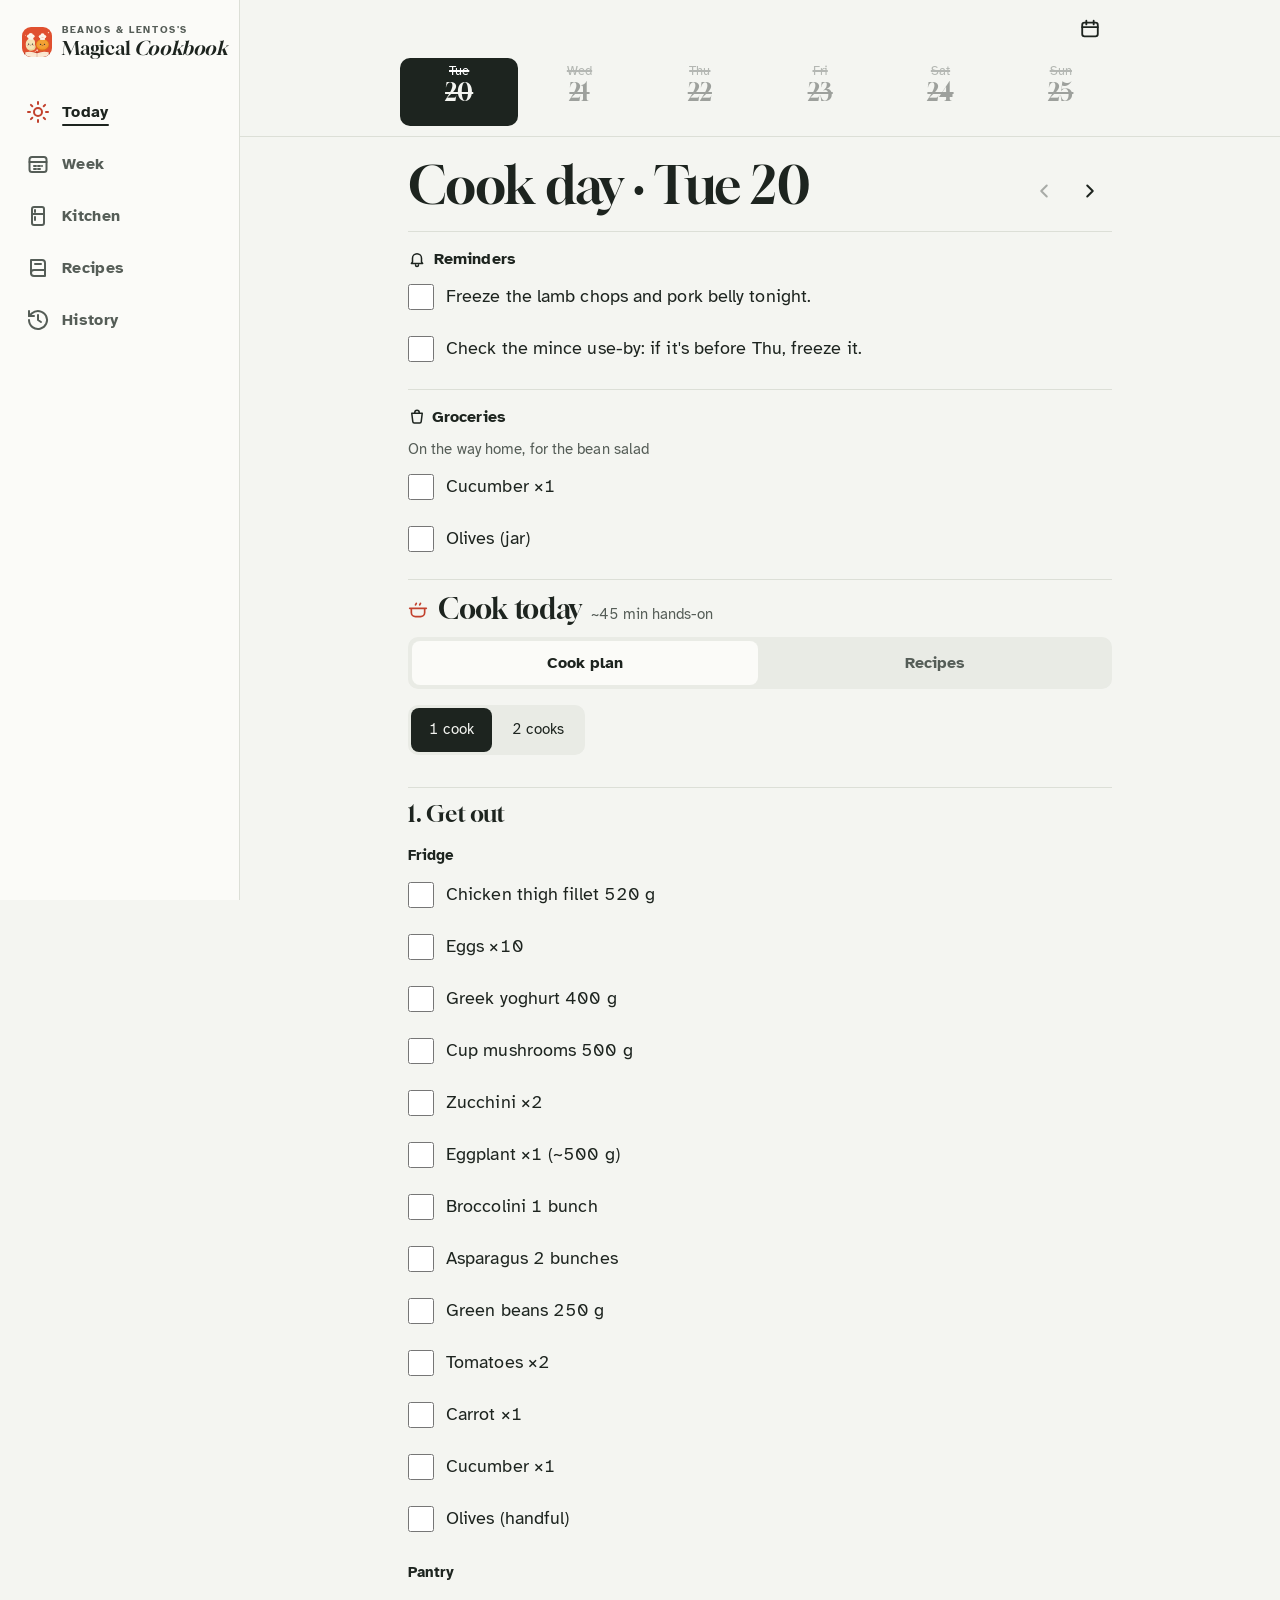
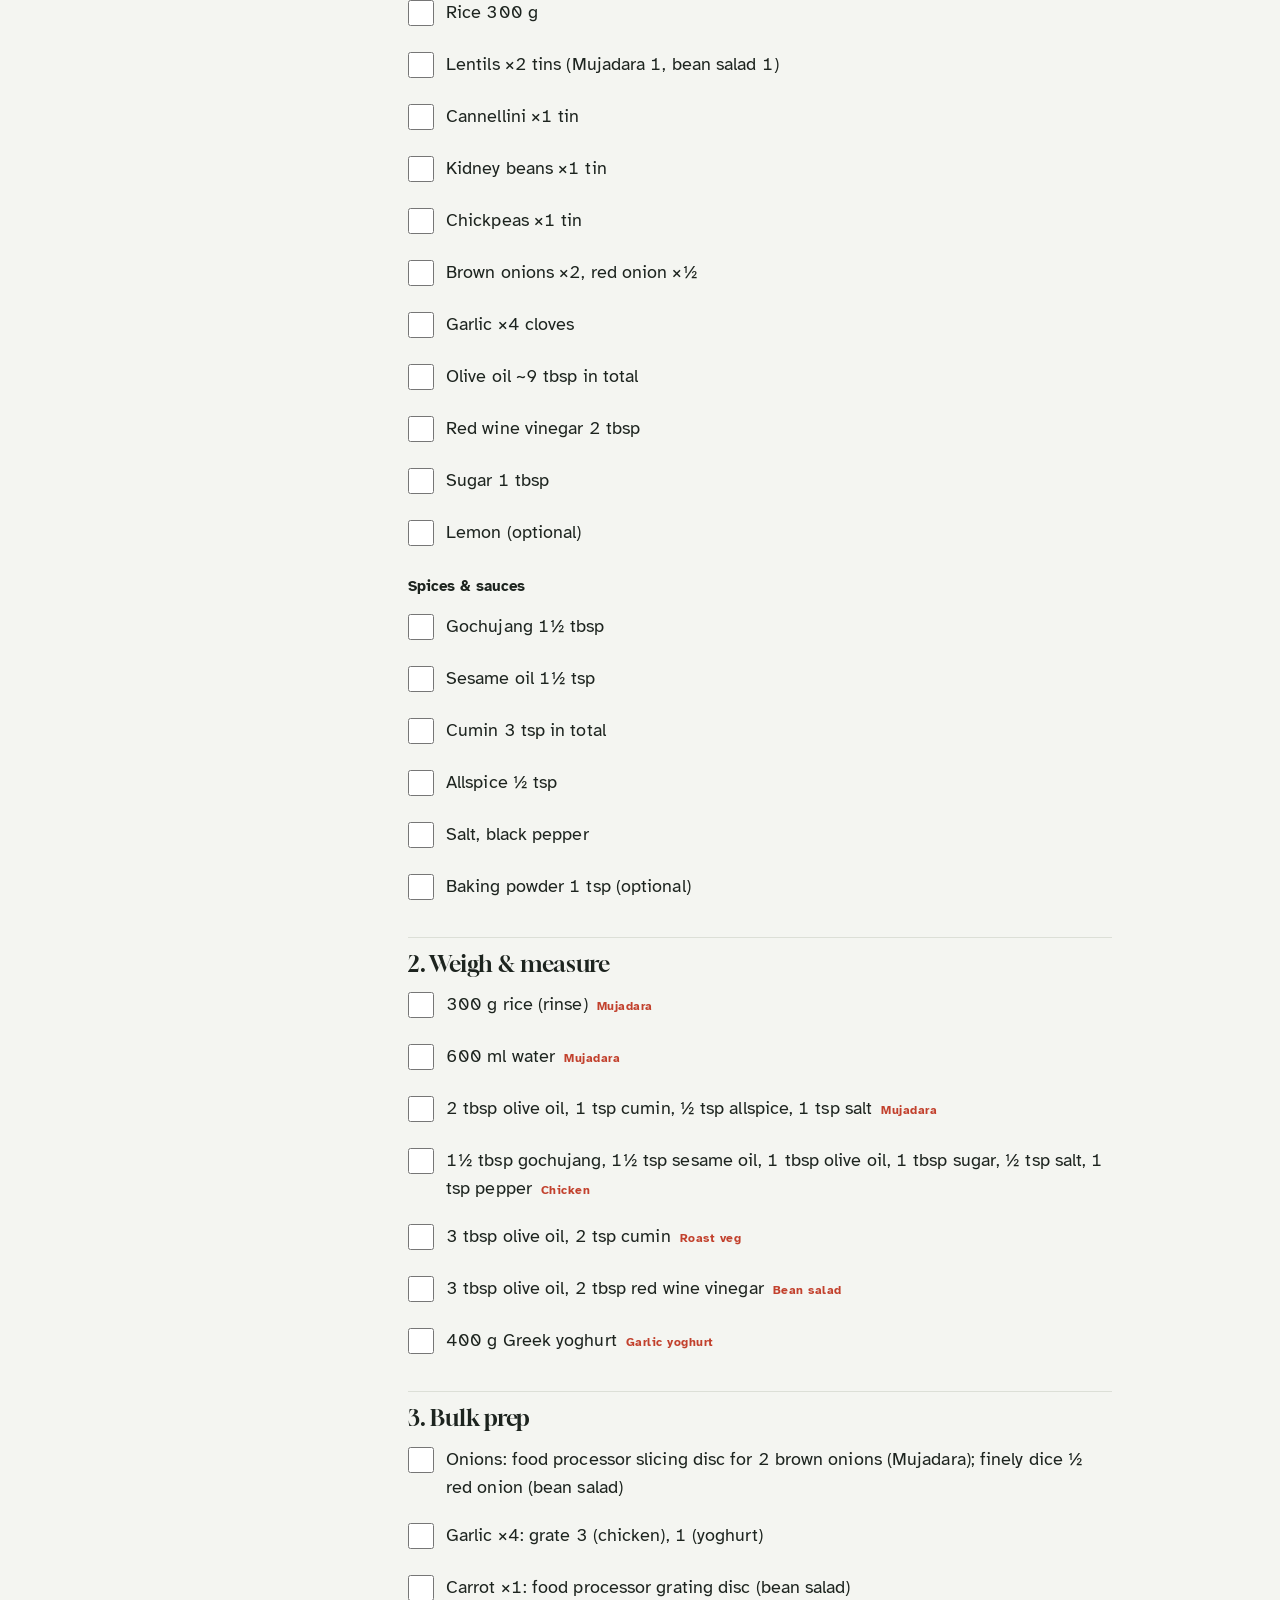
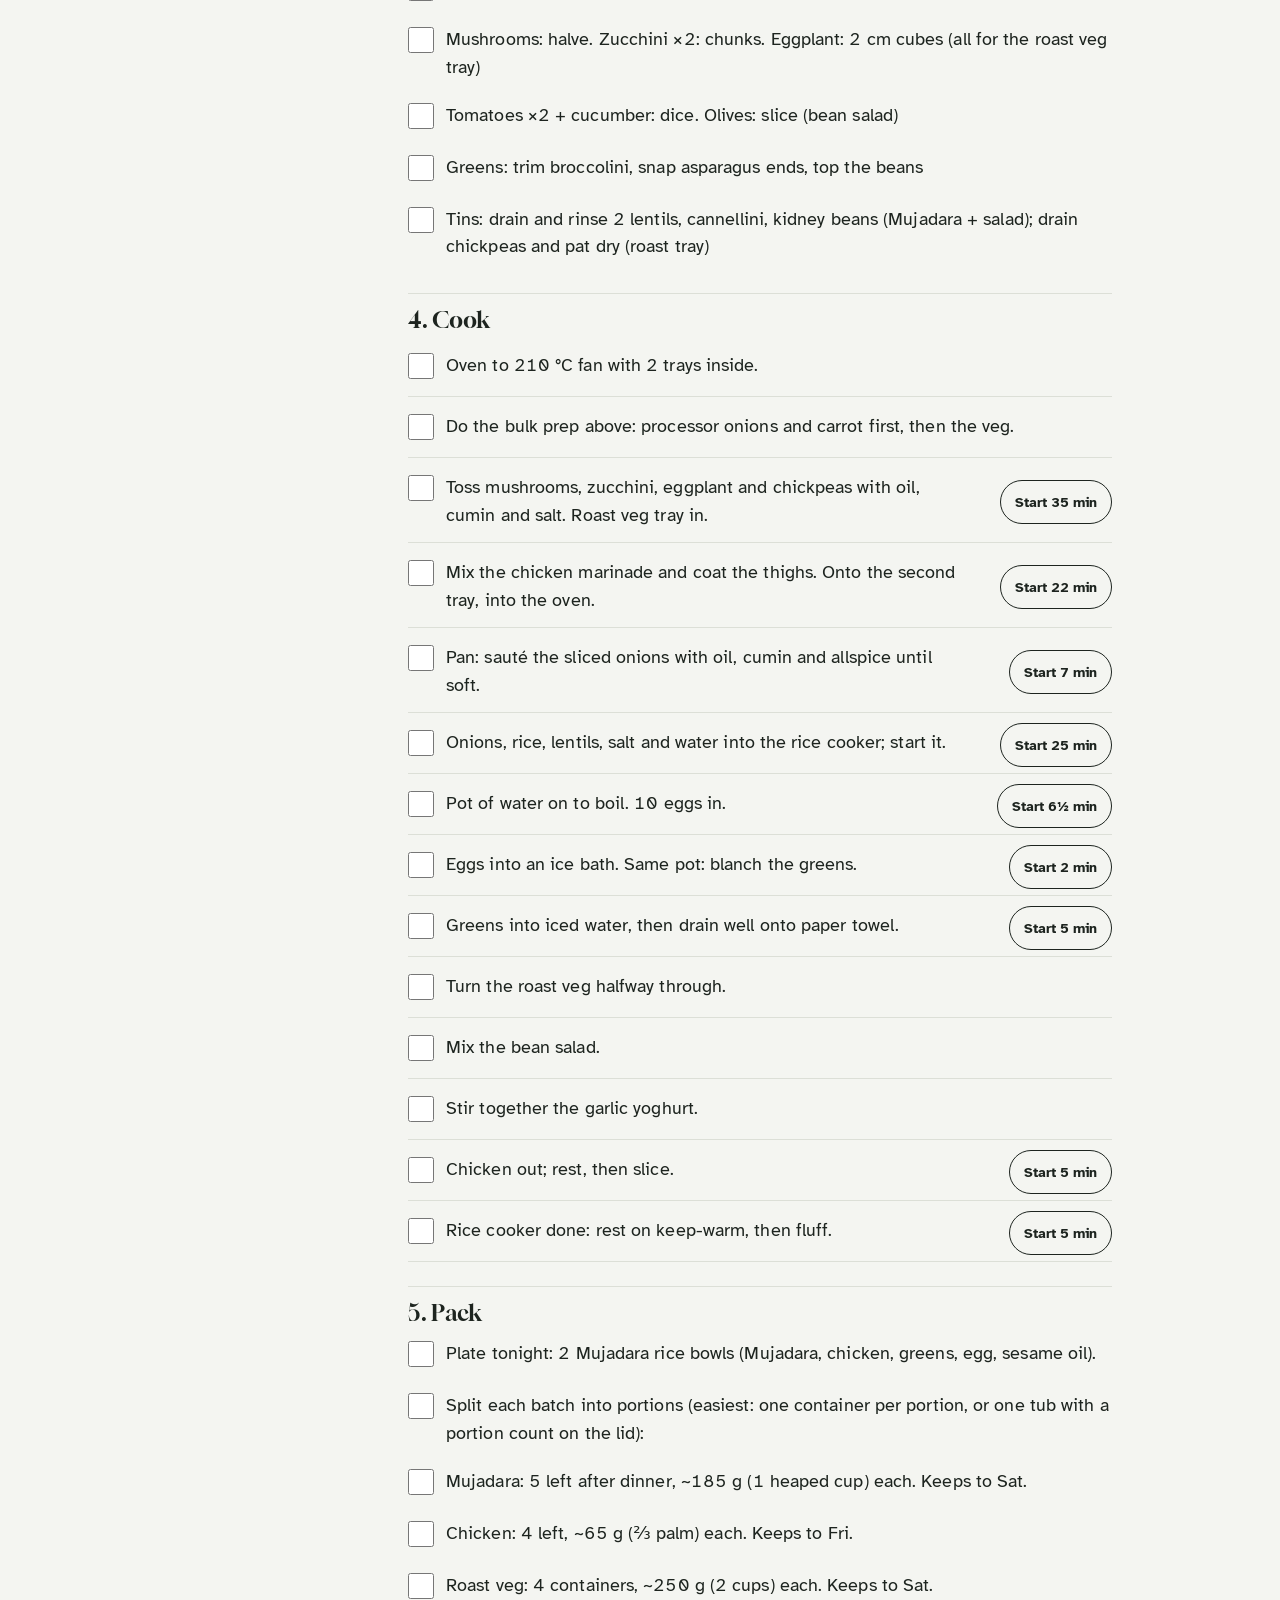
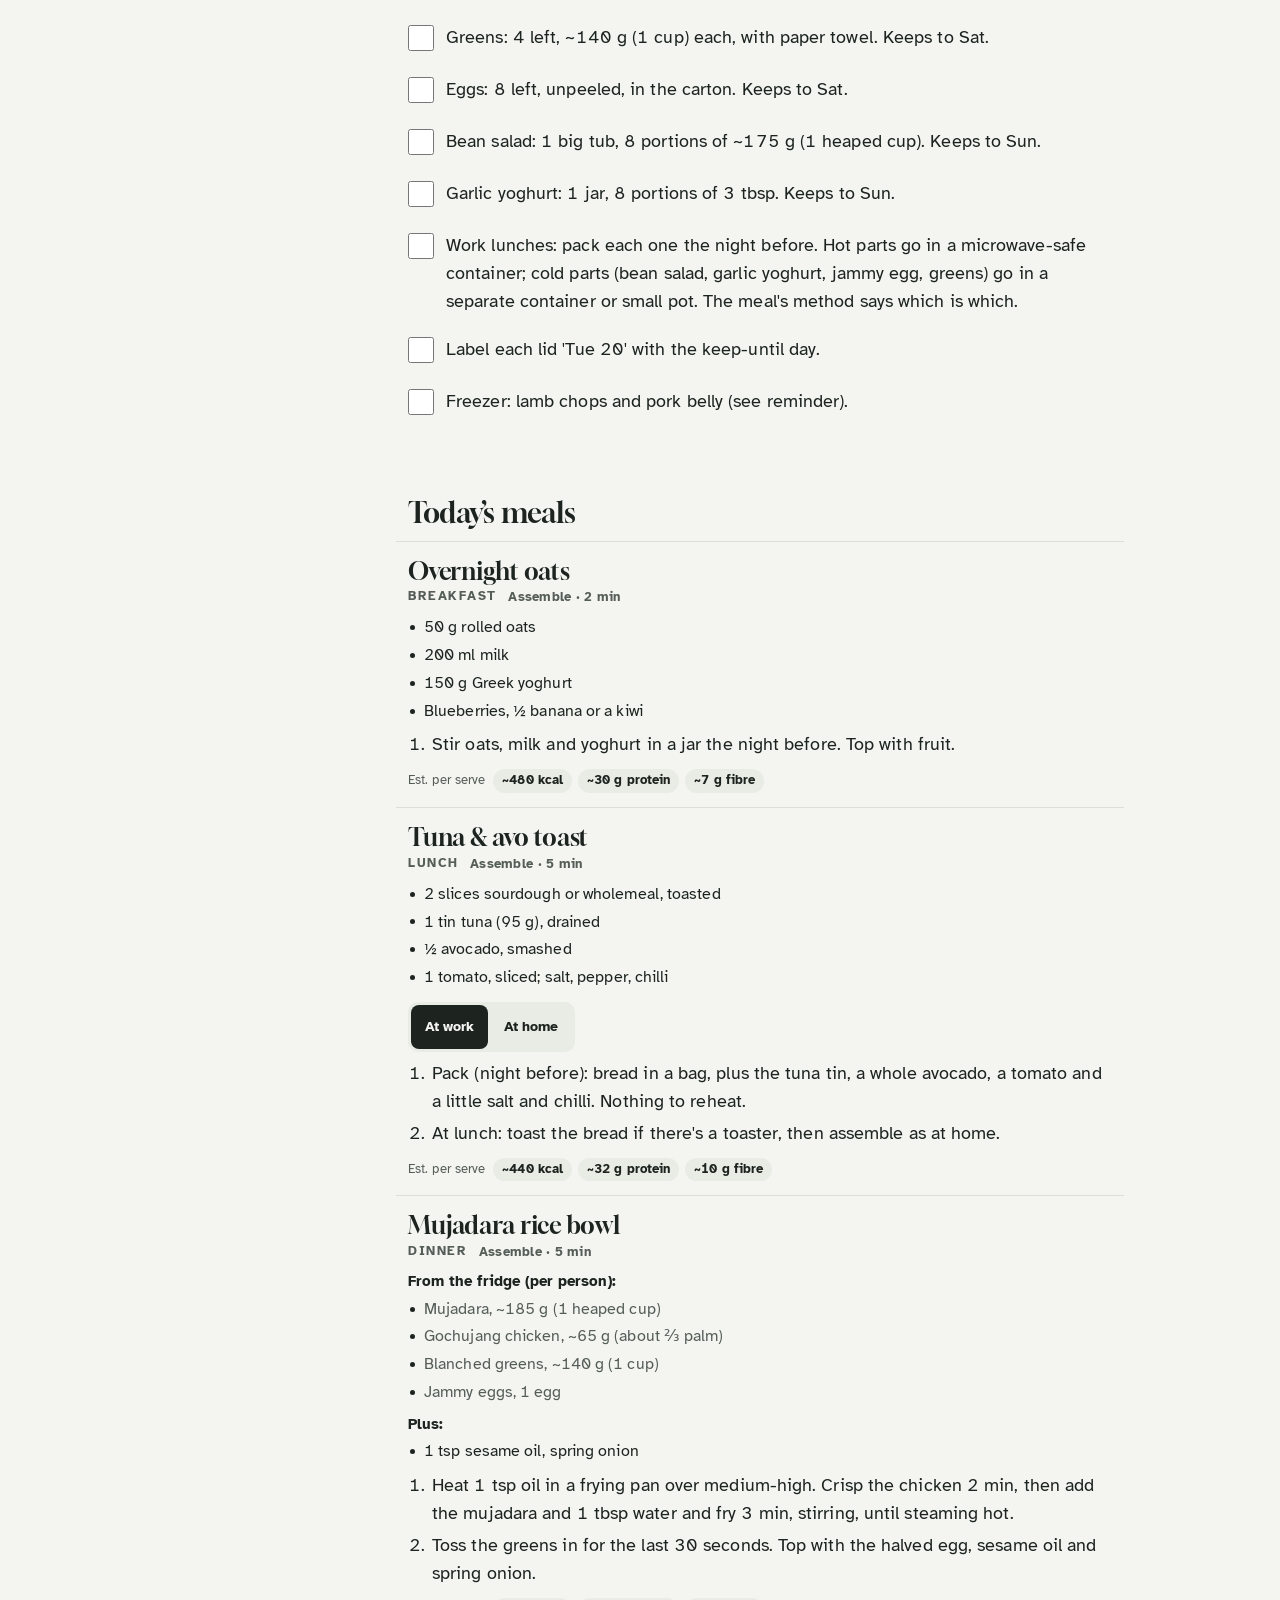
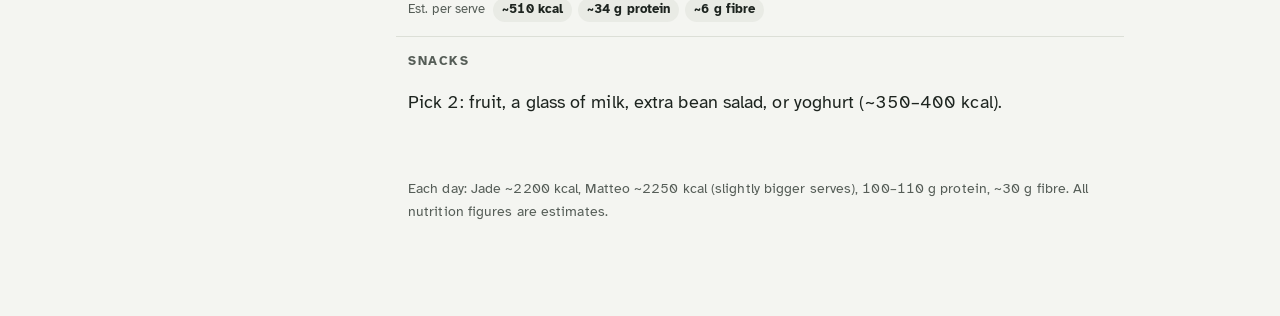
==== commit e01d5848: "New app icon: Beanos & Lentos in chef toques over an open cookbook (SVG, full-bleed PNGs 512/192/180" ====
--- a/weeks/2026-10-20.html
+++ b/weeks/2026-10-20.html
@@ -6,19 +6,20 @@
 <title>Beanos and Lentos's Magical Cookbook · Tue 20 – Sun 25 Oct 2026</title>
 <link rel="preconnect" href="https://fonts.googleapis.com">
 <link href="https://fonts.googleapis.com/css2?family=Atkinson+Hyperlegible:ital,wght@0,400;0,700;1,400&family=Gloock&display=swap" rel="stylesheet">
-<link rel="icon" href="../favicon.svg?v=9c01845cfa" type="image/svg+xml">
-<link rel="icon" href="../icons/favicon-32.png?v=9c01845cfa" sizes="32x32" type="image/png">
-<link rel="apple-touch-icon" href="../icons/apple-touch-icon.png?v=9c01845cfa">
-<link rel="manifest" href="../manifest.webmanifest?v=9c01845cfa">
+<link rel="icon" href="../favicon.svg?v=cb6188a4ab" type="image/svg+xml">
+<link rel="icon" href="../icons/favicon-32.png?v=cb6188a4ab" sizes="32x32" type="image/png">
+<link rel="icon" href="../icons/favicon-16.png?v=cb6188a4ab" sizes="16x16" type="image/png">
+<link rel="apple-touch-icon" sizes="180x180" href="../icons/apple-touch-icon.png?v=cb6188a4ab">
+<link rel="manifest" href="../manifest.webmanifest?v=cb6188a4ab">
 <meta name="theme-color" content="#f4f5f1">
 <meta name="apple-mobile-web-app-capable" content="yes">
 <meta name="mobile-web-app-capable" content="yes">
 <meta name="apple-mobile-web-app-title" content="Cookbook">
-<link rel="stylesheet" href="../styles.css?v=9c01845cfa">
+<link rel="stylesheet" href="../styles.css?v=cb6188a4ab">
 </head>
 <body>
 <nav class="sidenav" aria-label="Sections">
-  <a class="sn-brand" href="#today" aria-label="Beanos and Lentos's Magical Cookbook, Today"><img src="../favicon.svg?v=9c01845cfa" alt="" width="36" height="36"><span class="sn-wm"><span class="wm-small">Beanos &amp; Lentos's</span><span class="wm-big">Magical <em>Cookbook</em></span></span></a>
+  <a class="sn-brand" href="#today" aria-label="Beanos and Lentos's Magical Cookbook, Today"><img src="../favicon.svg?v=cb6188a4ab" alt="" width="36" height="36"><span class="sn-wm"><span class="wm-small">Beanos &amp; Lentos's</span><span class="wm-big">Magical <em>Cookbook</em></span></span></a>
   <div class="sn-links">
   <a href="#today" data-nav="today"><svg viewBox="0 0 24 24" width="24" height="24" aria-hidden="true"><circle cx="12" cy="12" r="4" fill="none" stroke="currentColor" stroke-width="2" stroke-linecap="round" stroke-linejoin="round"/><path d="M12 2v2M12 20v2M4.9 4.9l1.4 1.4M17.7 17.7l1.4 1.4M2 12h2M20 12h2M4.9 19.1l1.4-1.4M17.7 6.3l1.4-1.4" fill="none" stroke="currentColor" stroke-width="2" stroke-linecap="round" stroke-linejoin="round"/></svg><span>Today</span></a>
   <a href="#week" data-nav="week"><svg viewBox="0 0 24 24" width="24" height="24" aria-hidden="true"><rect x="3.5" y="5" width="17" height="15" rx="2.5" fill="none" stroke="currentColor" stroke-width="2" stroke-linecap="round" stroke-linejoin="round"/><path d="M3.5 10h17M8 14h2M12 14h2M16 14h0M8 17h2M12 17h2" fill="none" stroke="currentColor" stroke-width="2" stroke-linecap="round" stroke-linejoin="round"/></svg><span>Week</span></a>
@@ -29,7 +30,7 @@
 </nav>
 <header class="top">
   <div class="bar">
-    <img src="../favicon.svg?v=9c01845cfa" alt="" width="32" height="32" class="logo">
+    <img src="../favicon.svg?v=cb6188a4ab" alt="" width="32" height="32" class="logo">
     <a class="mid wordmark" href="#today" aria-label="Beanos and Lentos's Magical Cookbook, Today"><span class="wm-small">Beanos &amp; Lentos's</span><span class="wm-big">Magical <em>Cookbook</em></span></a>
     <button type="button" class="icon-btn" id="cal-btn" aria-label="Open calendar" aria-expanded="false" aria-controls="cal-pop"><svg viewBox="0 0 24 24" width="22" height="22" aria-hidden="true"><rect x="3.5" y="5" width="17" height="15" rx="2.5" fill="none" stroke="currentColor" stroke-width="2"/><path d="M3.5 10h17M8 3v4M16 3v4" fill="none" stroke="currentColor" stroke-width="2" stroke-linecap="round"/></svg></button>
   </div>
@@ -72,8 +73,8 @@
 
 <div class="toast" id="toast" role="status" aria-live="polite" hidden></div>
 <a href="#today" class="timer-pill" id="timer-pill" hidden></a>
-<script src="2026-10-20.data.js?v=9c01845cfa"></script>
-<script src="../weeks.js?v=9c01845cfa"></script>
-<script src="../app.js?v=9c01845cfa"></script>
+<script src="2026-10-20.data.js?v=cb6188a4ab"></script>
+<script src="../weeks.js?v=cb6188a4ab"></script>
+<script src="../app.js?v=cb6188a4ab"></script>
 </body>
 </html>
--- a/styles.css
+++ b/styles.css
@@ -763,3 +763,5 @@
 .after-cook .still b{margin:0 4px;font-family:var(--display);font-weight:400;font-size:1.1rem;color:var(--ink)}
 .after-cook .still::after{content:"\2193";margin-left:auto;padding-left:12px}
 #cook-sec,#meal-dinner,.after-cook{scroll-margin-top:calc(var(--top-h,140px) + 12px)}
+.rcard.dinner .dn-ic{display:flex;width:26px;height:26px;align-items:center;justify-content:center;color:#a8341f}
+.rcard.dinner .dn-ic .ic{width:20px;height:20px}
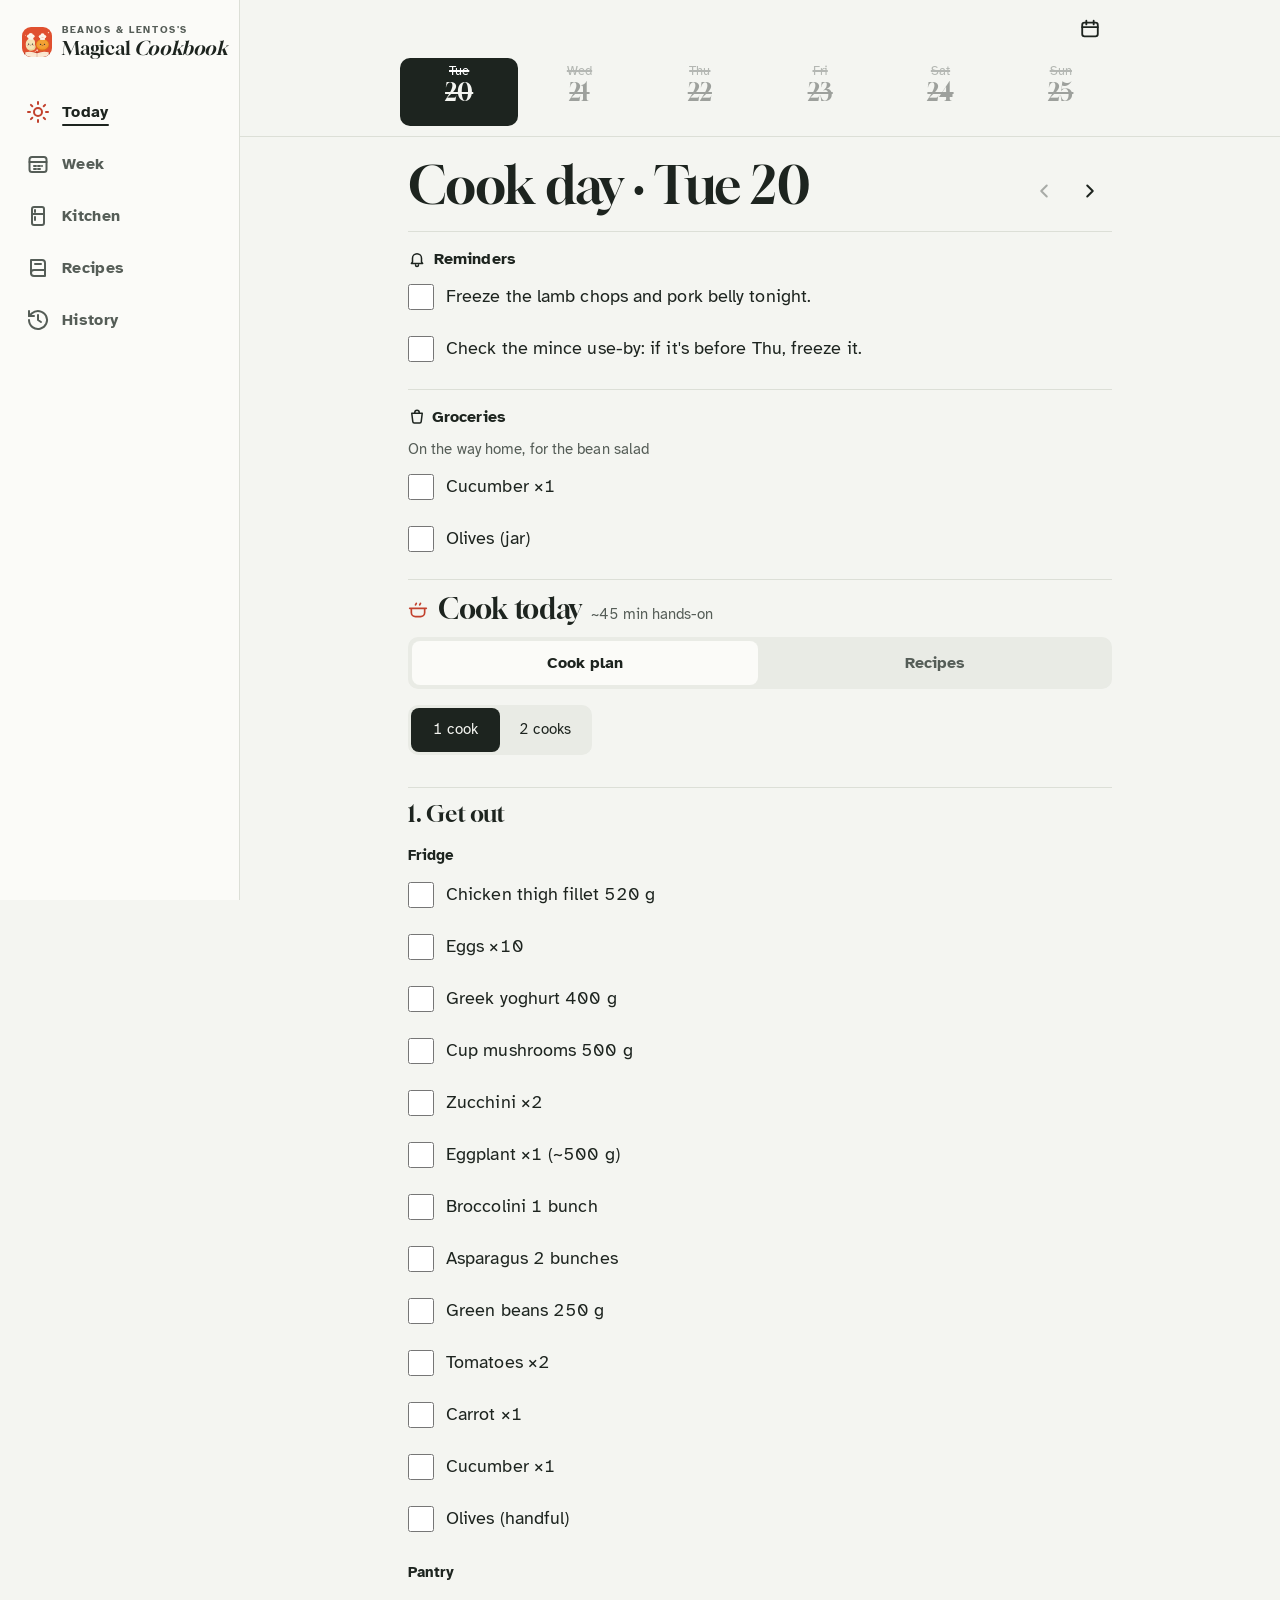
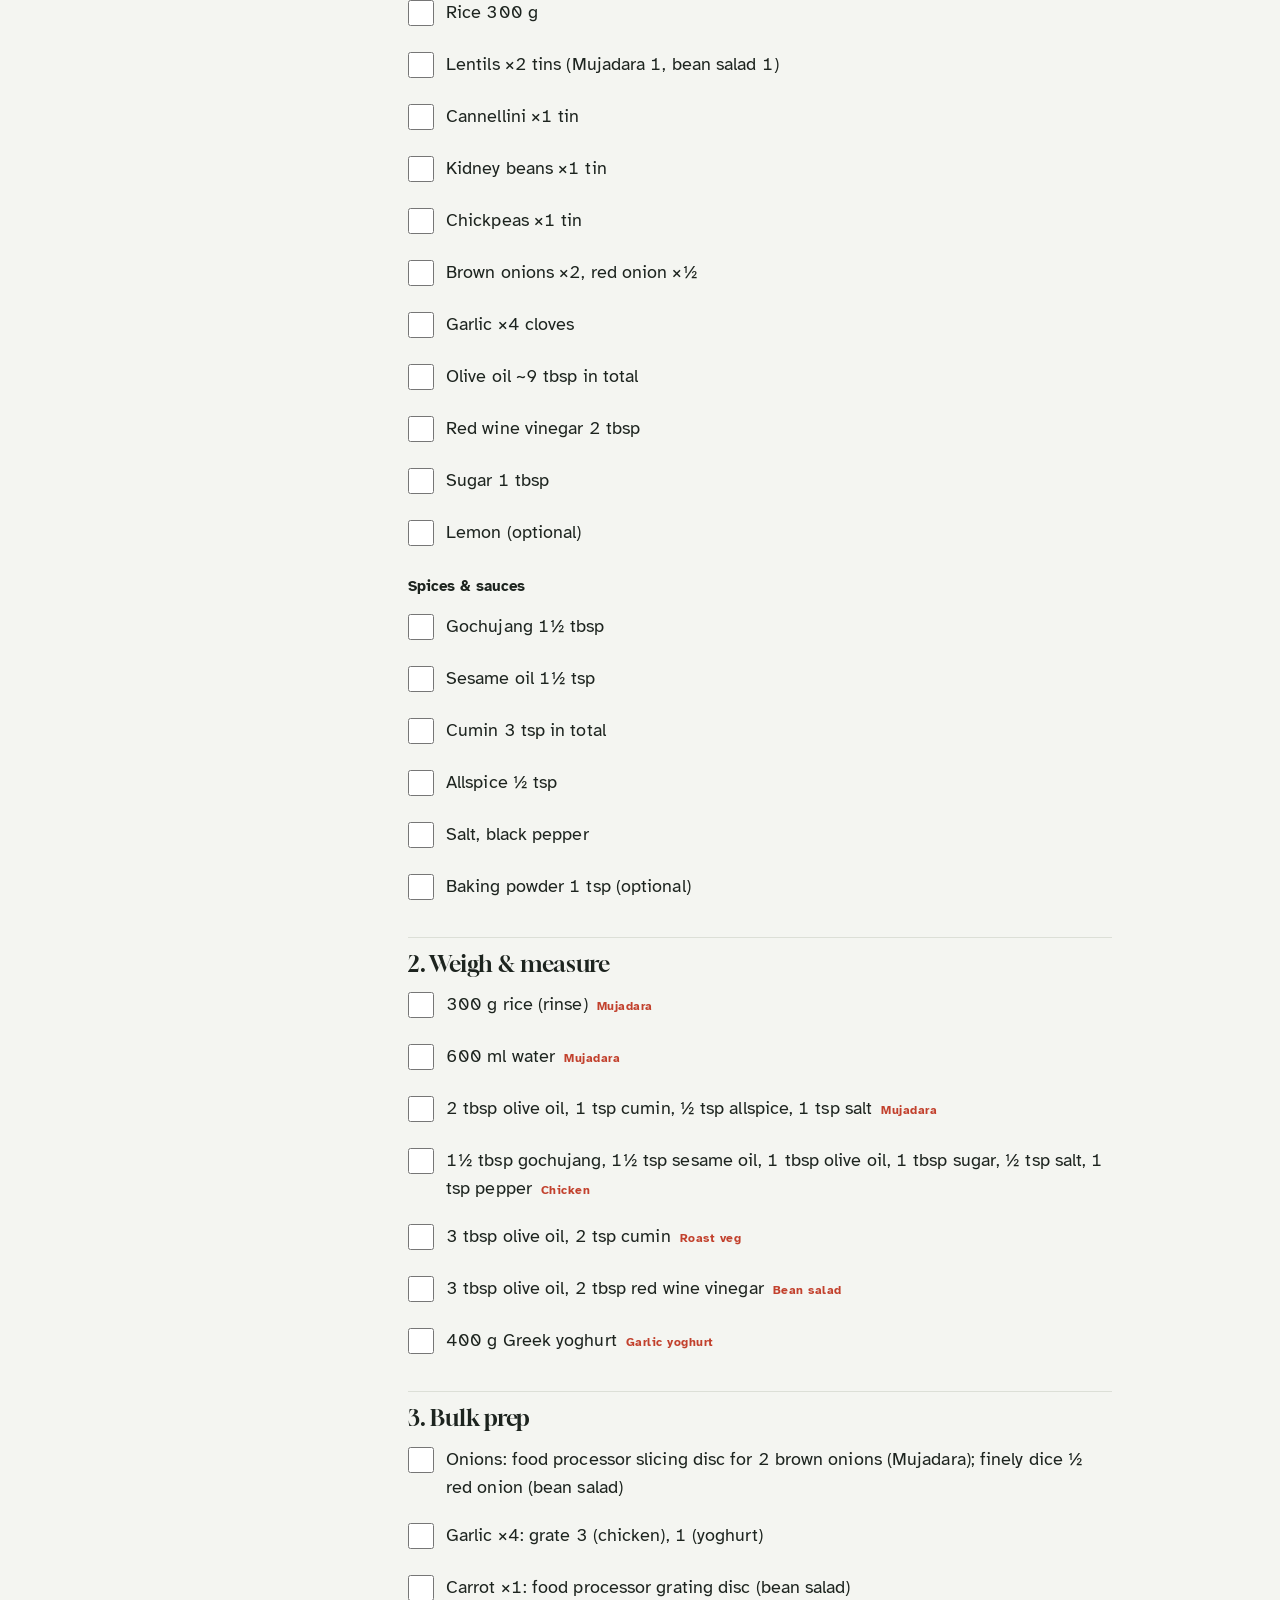
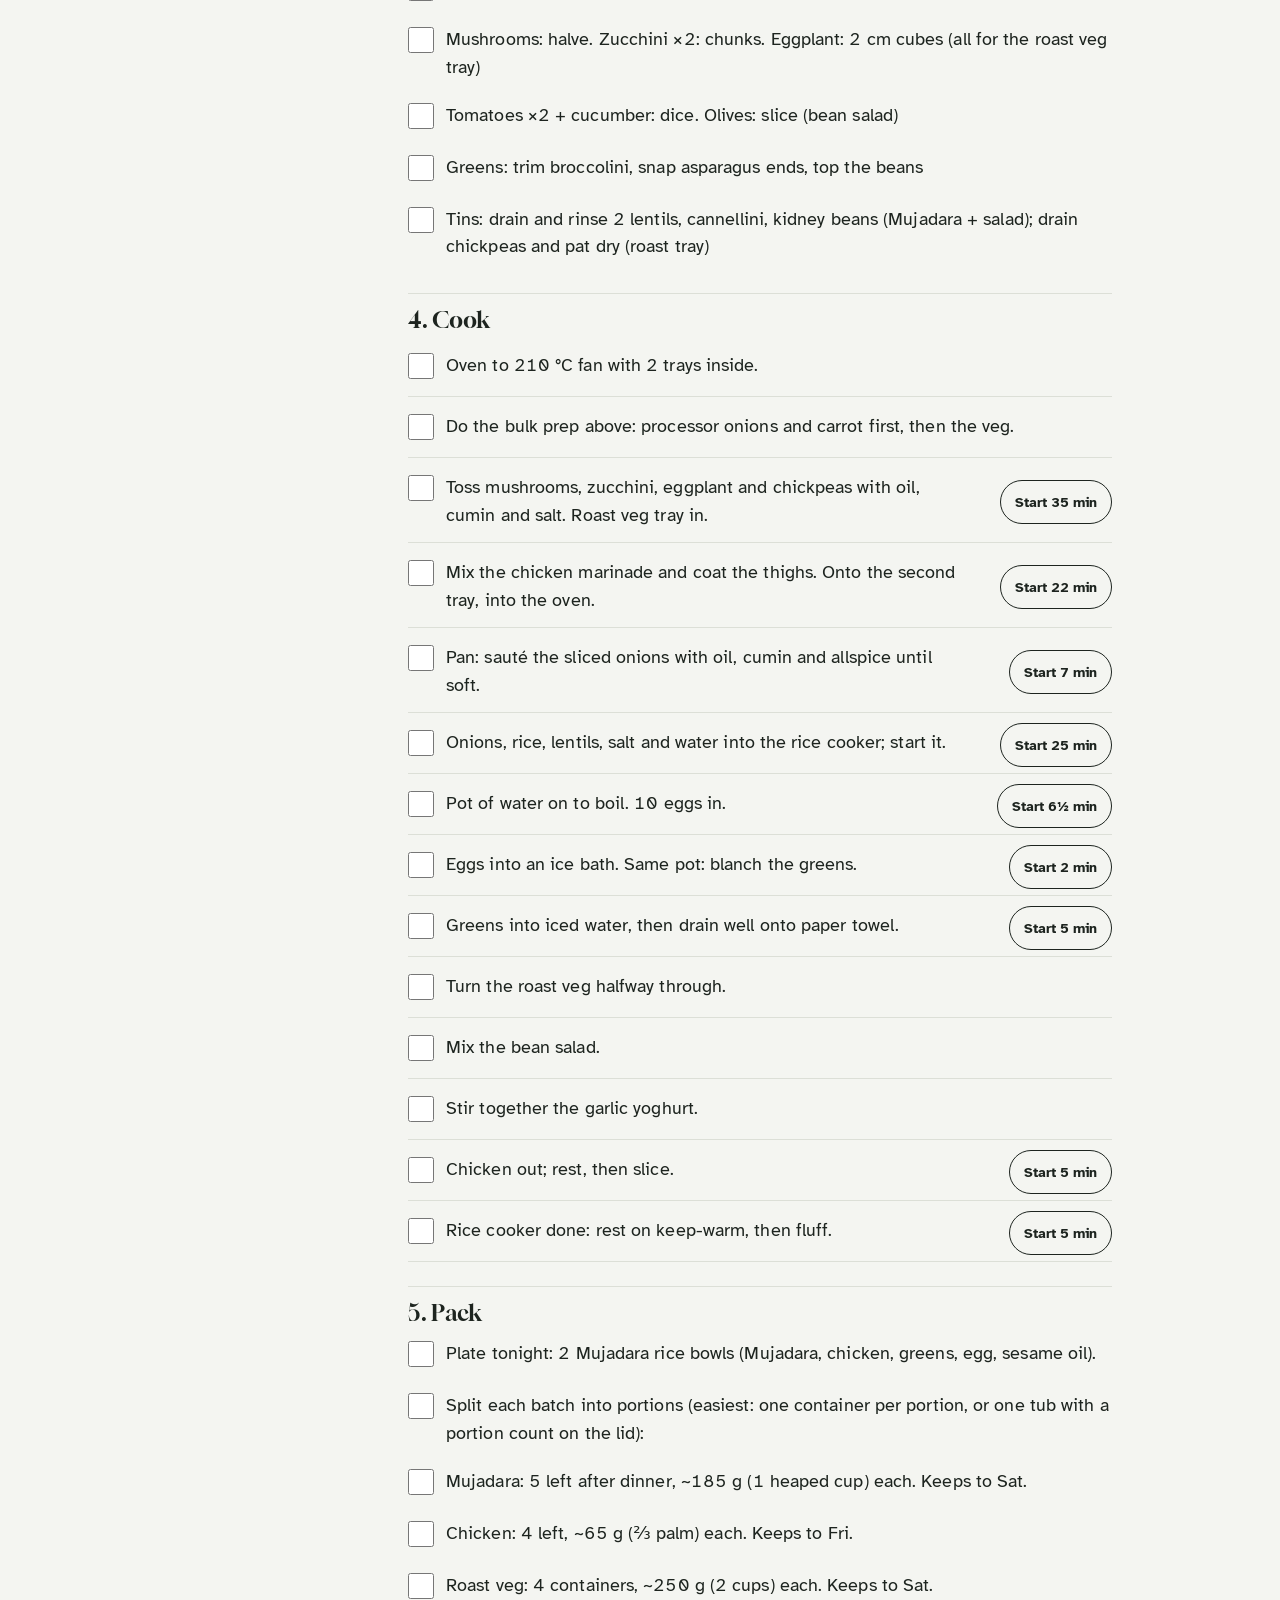
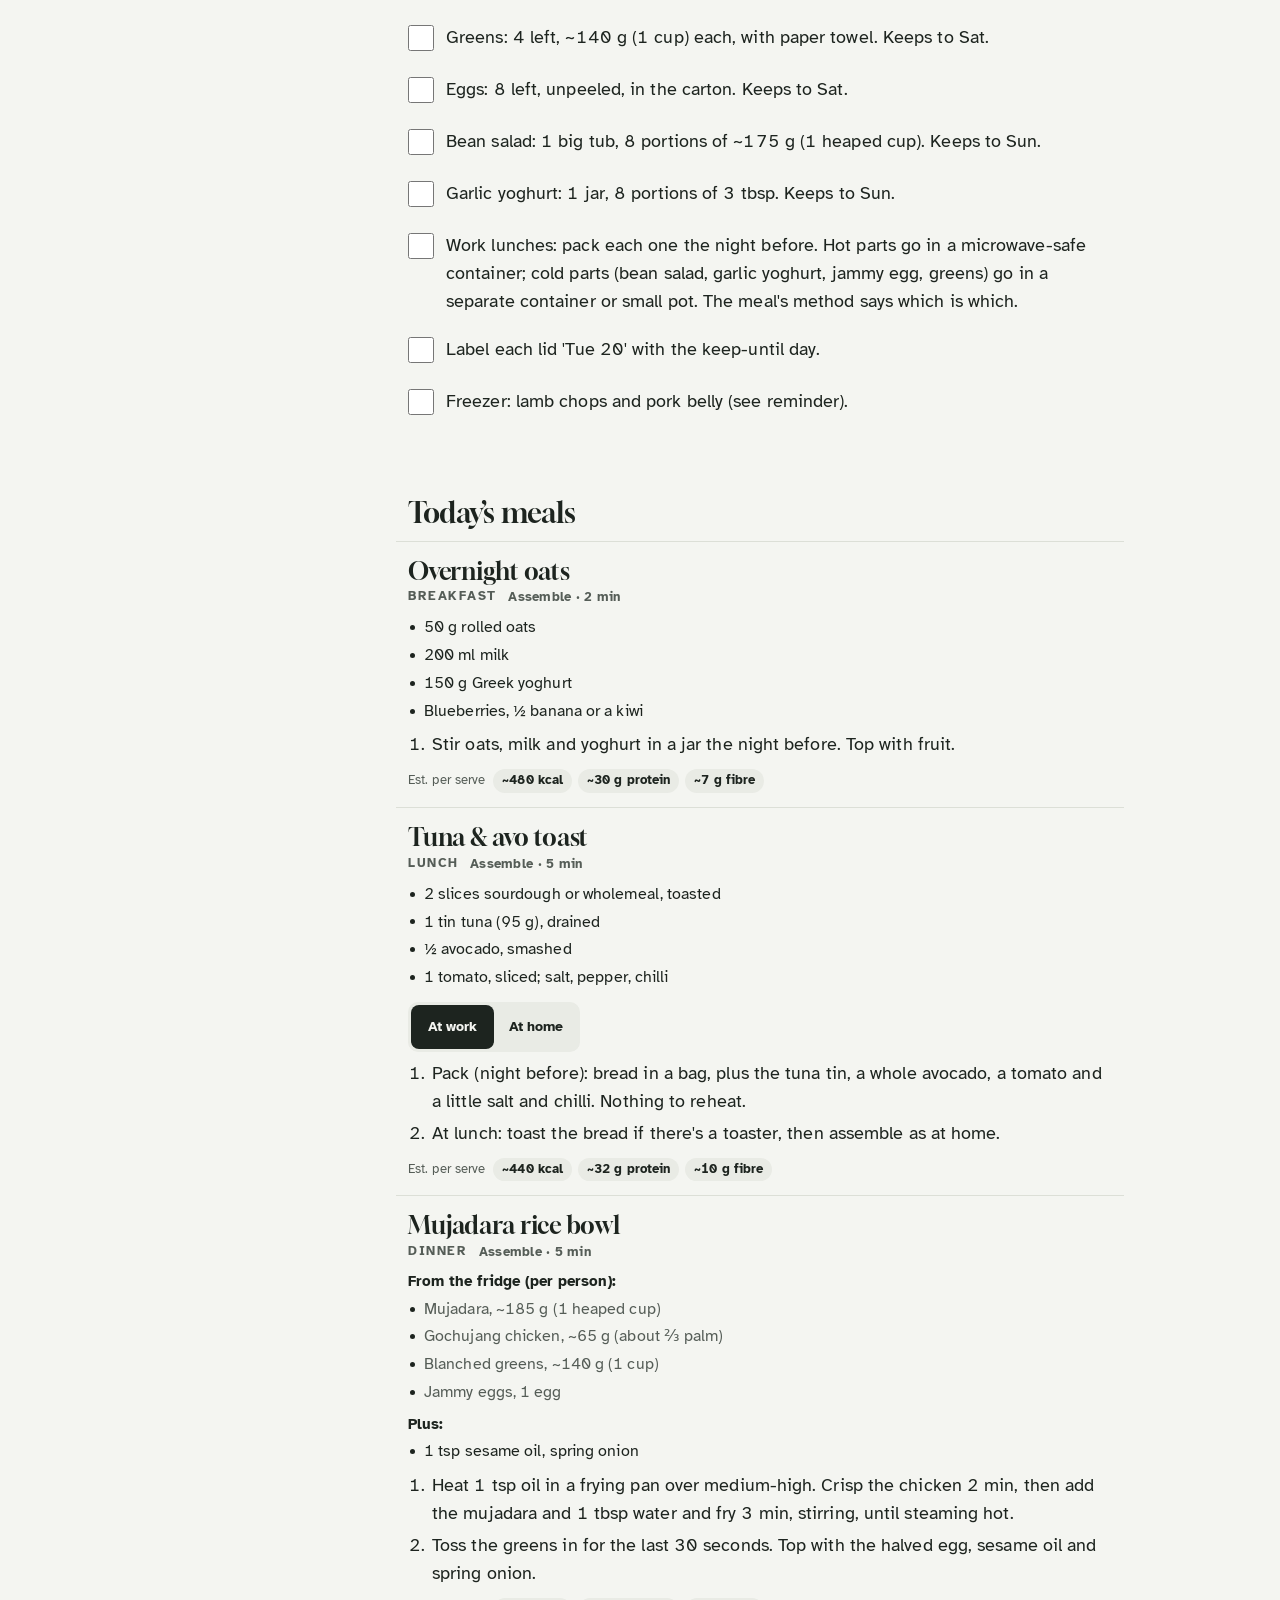
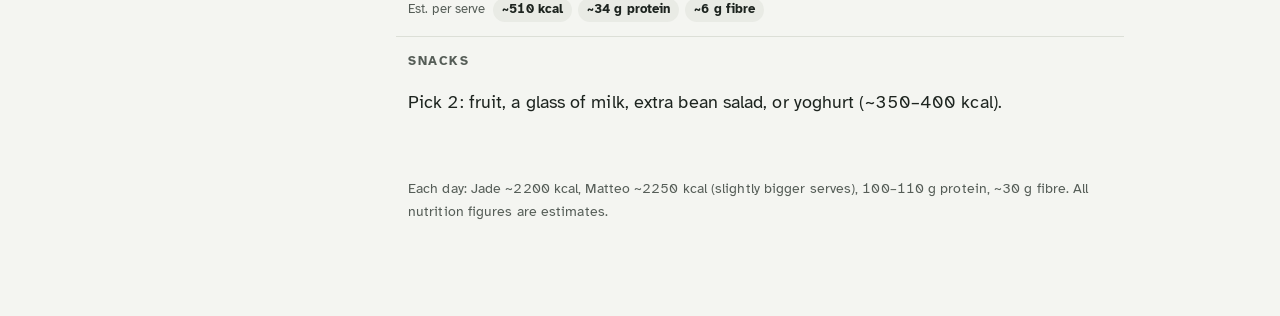
==== commit 8c5ace68: "Motion: sliding segmented toggles with scoped step re-render (scroll/focus kept); calendar scale-fad" ====
--- a/weeks/2026-10-20.html
+++ b/weeks/2026-10-20.html
@@ -5,21 +5,23 @@
 <meta name="viewport" content="width=device-width,initial-scale=1,viewport-fit=cover">
 <title>Beanos and Lentos's Magical Cookbook · Tue 20 – Sun 25 Oct 2026</title>
 <link rel="preconnect" href="https://fonts.googleapis.com">
+<link rel="preconnect" href="https://fonts.gstatic.com" crossorigin>
+<link rel="preload" as="style" href="https://fonts.googleapis.com/css2?family=Atkinson+Hyperlegible:ital,wght@0,400;0,700;1,400&family=Gloock&display=swap">
 <link href="https://fonts.googleapis.com/css2?family=Atkinson+Hyperlegible:ital,wght@0,400;0,700;1,400&family=Gloock&display=swap" rel="stylesheet">
-<link rel="icon" href="../favicon.svg?v=cb6188a4ab" type="image/svg+xml">
-<link rel="icon" href="../icons/favicon-32.png?v=cb6188a4ab" sizes="32x32" type="image/png">
-<link rel="icon" href="../icons/favicon-16.png?v=cb6188a4ab" sizes="16x16" type="image/png">
-<link rel="apple-touch-icon" sizes="180x180" href="../icons/apple-touch-icon.png?v=cb6188a4ab">
-<link rel="manifest" href="../manifest.webmanifest?v=cb6188a4ab">
+<link rel="icon" href="../favicon.svg?v=6b7775106a" type="image/svg+xml">
+<link rel="icon" href="../icons/favicon-32.png?v=6b7775106a" sizes="32x32" type="image/png">
+<link rel="icon" href="../icons/favicon-16.png?v=6b7775106a" sizes="16x16" type="image/png">
+<link rel="apple-touch-icon" sizes="180x180" href="../icons/apple-touch-icon.png?v=6b7775106a">
+<link rel="manifest" href="../manifest.webmanifest?v=6b7775106a">
 <meta name="theme-color" content="#f4f5f1">
 <meta name="apple-mobile-web-app-capable" content="yes">
 <meta name="mobile-web-app-capable" content="yes">
 <meta name="apple-mobile-web-app-title" content="Cookbook">
-<link rel="stylesheet" href="../styles.css?v=cb6188a4ab">
+<link rel="stylesheet" href="../styles.css?v=6b7775106a">
 </head>
 <body>
 <nav class="sidenav" aria-label="Sections">
-  <a class="sn-brand" href="#today" aria-label="Beanos and Lentos's Magical Cookbook, Today"><img src="../favicon.svg?v=cb6188a4ab" alt="" width="36" height="36"><span class="sn-wm"><span class="wm-small">Beanos &amp; Lentos's</span><span class="wm-big">Magical <em>Cookbook</em></span></span></a>
+  <a class="sn-brand" href="#today" aria-label="Beanos and Lentos's Magical Cookbook, Today"><img src="../favicon.svg?v=6b7775106a" alt="" width="36" height="36"><span class="sn-wm"><span class="wm-small">Beanos &amp; Lentos's</span><span class="wm-big">Magical <em>Cookbook</em></span></span></a>
   <div class="sn-links">
   <a href="#today" data-nav="today"><svg viewBox="0 0 24 24" width="24" height="24" aria-hidden="true"><circle cx="12" cy="12" r="4" fill="none" stroke="currentColor" stroke-width="2" stroke-linecap="round" stroke-linejoin="round"/><path d="M12 2v2M12 20v2M4.9 4.9l1.4 1.4M17.7 17.7l1.4 1.4M2 12h2M20 12h2M4.9 19.1l1.4-1.4M17.7 6.3l1.4-1.4" fill="none" stroke="currentColor" stroke-width="2" stroke-linecap="round" stroke-linejoin="round"/></svg><span>Today</span></a>
   <a href="#week" data-nav="week"><svg viewBox="0 0 24 24" width="24" height="24" aria-hidden="true"><rect x="3.5" y="5" width="17" height="15" rx="2.5" fill="none" stroke="currentColor" stroke-width="2" stroke-linecap="round" stroke-linejoin="round"/><path d="M3.5 10h17M8 14h2M12 14h2M16 14h0M8 17h2M12 17h2" fill="none" stroke="currentColor" stroke-width="2" stroke-linecap="round" stroke-linejoin="round"/></svg><span>Week</span></a>
@@ -30,7 +32,7 @@
 </nav>
 <header class="top">
   <div class="bar">
-    <img src="../favicon.svg?v=cb6188a4ab" alt="" width="32" height="32" class="logo">
+    <img src="../favicon.svg?v=6b7775106a" alt="" width="32" height="32" class="logo">
     <a class="mid wordmark" href="#today" aria-label="Beanos and Lentos's Magical Cookbook, Today"><span class="wm-small">Beanos &amp; Lentos's</span><span class="wm-big">Magical <em>Cookbook</em></span></a>
     <button type="button" class="icon-btn" id="cal-btn" aria-label="Open calendar" aria-expanded="false" aria-controls="cal-pop"><svg viewBox="0 0 24 24" width="22" height="22" aria-hidden="true"><rect x="3.5" y="5" width="17" height="15" rx="2.5" fill="none" stroke="currentColor" stroke-width="2"/><path d="M3.5 10h17M8 3v4M16 3v4" fill="none" stroke="currentColor" stroke-width="2" stroke-linecap="round"/></svg></button>
   </div>
@@ -73,8 +75,8 @@
 
 <div class="toast" id="toast" role="status" aria-live="polite" hidden></div>
 <a href="#today" class="timer-pill" id="timer-pill" hidden></a>
-<script src="2026-10-20.data.js?v=cb6188a4ab"></script>
-<script src="../weeks.js?v=cb6188a4ab"></script>
-<script src="../app.js?v=cb6188a4ab"></script>
+<script src="2026-10-20.data.js?v=6b7775106a"></script>
+<script src="../weeks.js?v=6b7775106a"></script>
+<script src="../app.js?v=6b7775106a"></script>
 </body>
 </html>
--- a/styles.css
+++ b/styles.css
@@ -765,3 +765,73 @@
 #cook-sec,#meal-dinner,.after-cook{scroll-margin-top:calc(var(--top-h,140px) + 12px)}
 .rcard.dinner .dn-ic{display:flex;width:26px;height:26px;align-items:center;justify-content:center;color:#a8341f}
 .rcard.dinner .dn-ic .ic{width:20px;height:20px}
+
+/* ===================== Motion system (Oct 2026) ===================== */
+:root{--ease:cubic-bezier(.2,.8,.2,1);--t-xs:120ms;--t-s:150ms;--t-m:200ms;--t-l:240ms;--t-close:170ms}
+/* 4. One easing, quicker durations; closing ~30% faster than opening */
+.chev,.cx.open .chev{transition:transform var(--t-m) var(--ease)}
+.cx-b,.rbody{transition:grid-template-rows var(--t-l) var(--ease)}
+.cx:not(.open) .cx-b,.rcard:not(.open) .rbody{transition-duration:var(--t-close)}
+.tb-body{transition:grid-template-rows 260ms var(--ease)}
+.tb.collapsed .tb-body{transition-duration:180ms}
+.cookbody{transition:grid-template-rows 260ms var(--ease),opacity var(--t-m) var(--ease)}
+.cookwrap.collapsed .cookbody{transition-duration:180ms,var(--t-xs)}
+.rmeter span{transition:width var(--t-l) var(--ease)}
+.dtick .box{transition:background-color var(--t-s) var(--ease)}
+.dtick .box path{transition:stroke-dashoffset 160ms var(--ease) 40ms}
+.rcard{transition:background-color var(--t-m) var(--ease)}
+.view:not([hidden]){animation:none}
+@media (prefers-reduced-motion:no-preference){
+  .booted .view:not([hidden]){animation:viewIn 180ms var(--ease)}
+  @keyframes viewIn{from{opacity:0;transform:translateY(4px)}to{opacity:1;transform:none}}
+}
+/* 6. Ticks: quick press, strike fades in with the dim */
+.check label input{transition:transform var(--t-xs) var(--ease)}
+.check label:active input{transform:scale(.88)}
+.check input+span{text-decoration:line-through;text-decoration-color:transparent;transition:color var(--t-s) var(--ease),text-decoration-color var(--t-s) var(--ease)}
+.check input:checked+span{color:var(--mute);text-decoration-color:currentColor}
+.tb-list li.tb-pop span{animation:tbpop var(--t-xs) var(--ease)}
+@keyframes tbpop{from{transform:scale(.97)}to{transform:none}}
+.tb-list li span{display:inline-block;transform-origin:left center}
+/* 12. Glow instead of confetti for single ticks */
+@keyframes pulse{0%{box-shadow:0 0 0 0 rgba(194,65,45,.28)}100%{box-shadow:0 0 0 12px rgba(194,65,45,0)}}
+.rcard.pulse,.tb.pulse{animation:pulse 500ms var(--ease)}
+/* 8. Tab + sidebar underline grows from centre, icon colour fades */
+.tabbar a span::after,.sn-links a span::after{content:"";position:absolute;left:0;right:0;bottom:-4px;height:2px;border-radius:2px;background:var(--ink);transform:scaleX(0);transition:transform 180ms var(--ease)}
+.tabbar a[aria-current=page] span::after,.sn-links a[aria-current=page] span::after{transform:scaleX(1)}
+.tabbar a svg,.sn-links a svg,.tabbar a,.sn-links a{transition:color var(--t-s) var(--ease),background-color var(--t-s) var(--ease)}
+@media (min-width:1280px){.sn-links a span::after{bottom:-3px}}
+/* 13. Toast: 200ms in, 150ms fade-only out */
+.toast{transition:opacity var(--t-m) var(--ease),transform var(--t-m) var(--ease)}
+.toast.out{transform:translate(-50%,0);transition:opacity var(--t-s) ease-out}
+
+/* 3. Gliding date pill */
+.days{position:relative}
+.days a{position:relative;z-index:1}
+.days a[aria-current=true]{background:transparent!important}
+.dpill{position:absolute;left:0;top:0;width:0;height:0;border-radius:10px;background:var(--ink);z-index:0;pointer-events:none}
+.dpill.ready{transition:transform 220ms var(--ease),width 220ms var(--ease)}
+@media (max-width:767px){.dpill{border-radius:9px}}
+.days a.past[aria-current=true]~.dpill,.days:has(a.past[aria-current=true]) .dpill{opacity:1}
+/* 2. Day change: direction-aware slide (WAAPI in app.js) */
+#v-today{touch-action:pan-y}
+.days a,.days a span,.days a b,.days a i{transition:color 220ms var(--ease)}
+
+/* 5. Segmented toggles: the selected background slides */
+.seg{position:relative;display:inline-grid!important;grid-template-columns:1fr 1fr;isolation:isolate}
+.seg::before{content:"";position:absolute;top:3px;bottom:3px;left:3px;width:calc(50% - 3px);border-radius:8px;background:var(--ink);transform:translateX(calc(var(--on,0) * 100%));transition:transform 180ms var(--ease);z-index:-1}
+.seg button,.seg button[aria-pressed=true],.seg.lmode button[aria-pressed=true]{background:transparent!important;position:relative;transition:color var(--t-s) var(--ease)}
+.seg button[aria-pressed=true]{color:var(--bg)!important}
+/* 7. Calendar popover: scale/fade from the button */
+.pop{transform-origin:top right;opacity:0;transform:translateY(-4px) scale(.96);transition:opacity var(--t-xs) ease-out,transform var(--t-xs) ease-out}
+.pop.in{opacity:1;transform:none;transition:opacity 180ms var(--ease),transform 180ms var(--ease)}
+/* 11. Landing highlight after a scroll-to link */
+@keyframes landed{0%{background-color:rgba(194,65,45,.10)}100%{background-color:rgba(194,65,45,0)}}
+.landed{animation:landed 600ms ease-out}
+/* Reduced motion: no movement anywhere; only short fades survive */
+@media (prefers-reduced-motion:reduce){
+  *,*::before,*::after{transition-duration:0s!important;animation-duration:0s!important;scroll-behavior:auto!important}
+  .toast,.pop,.check input+span{transition:opacity 100ms linear,color 100ms linear!important}
+  .toast,.toast.show,.pop,.pop.in{transform:translate(-50%,0)}.pop,.pop.in{transform:none}
+  .landed{animation:landed 400ms linear!important}
+}
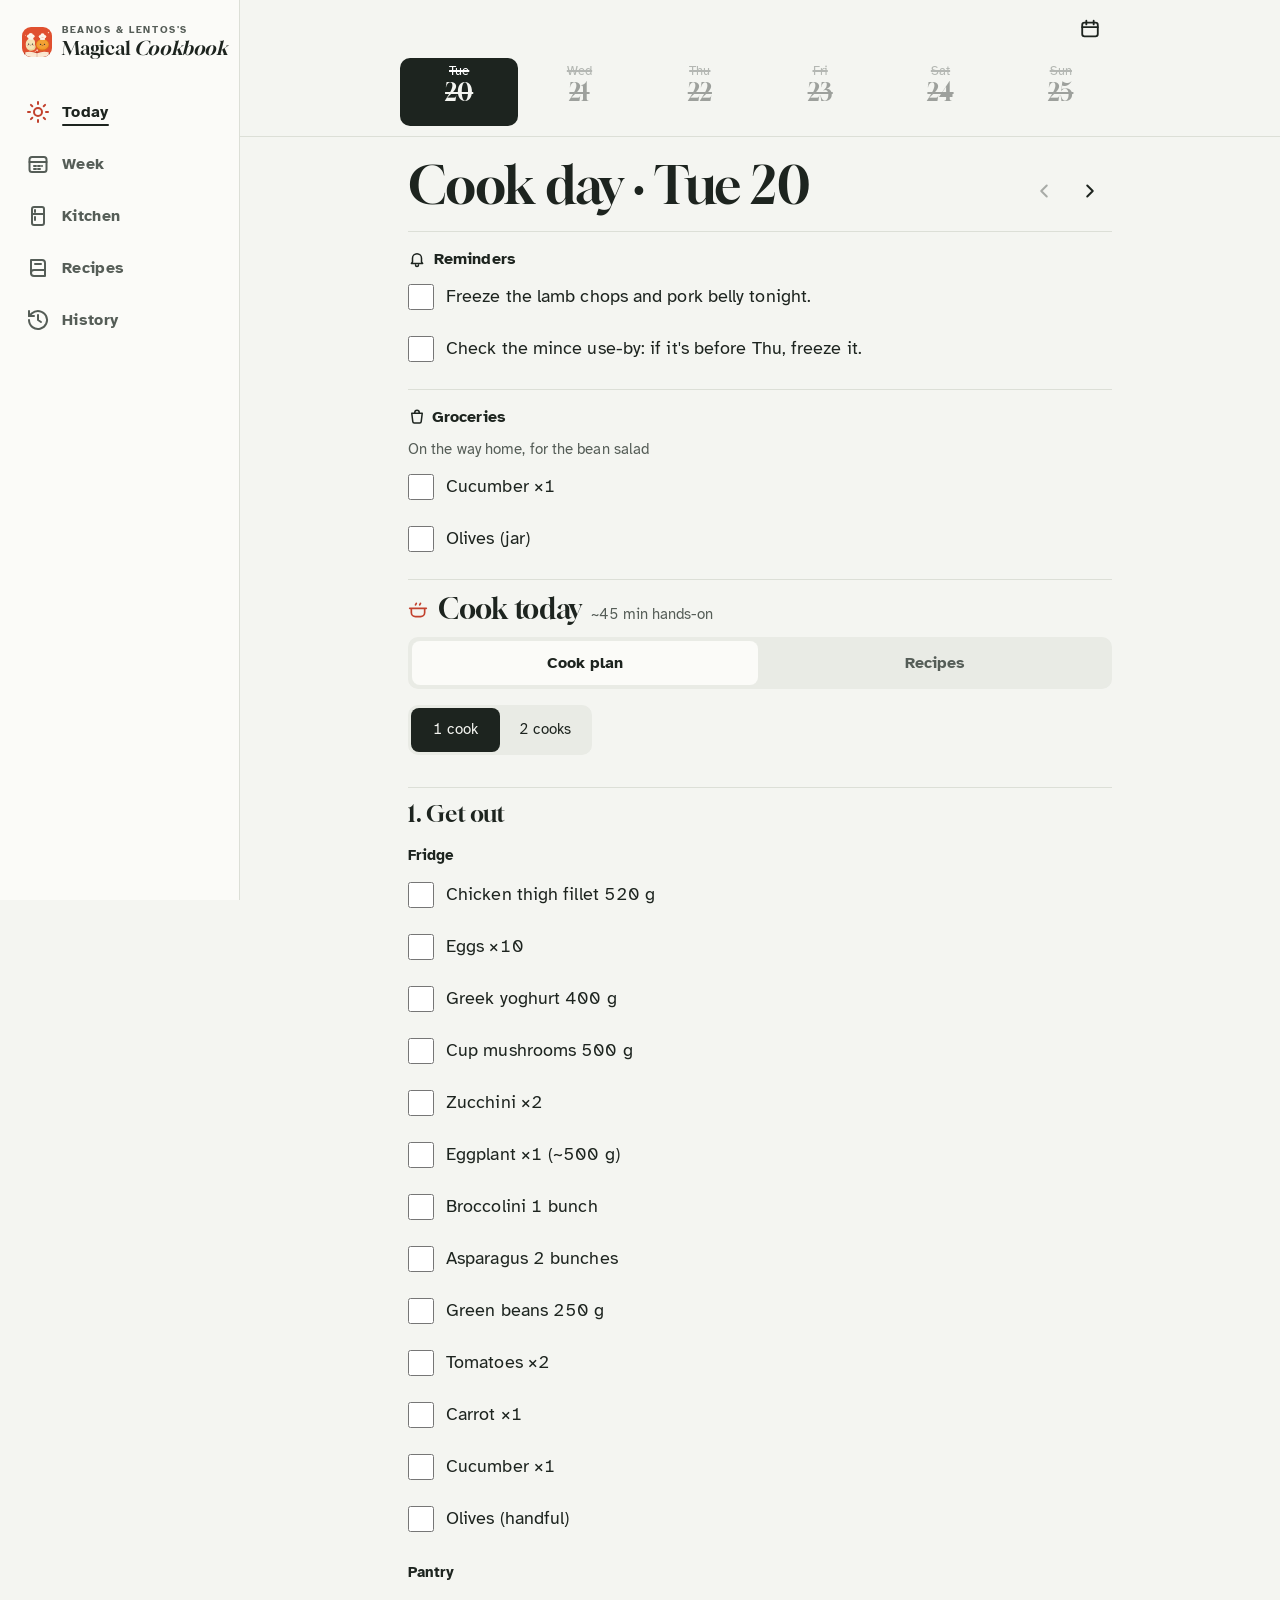
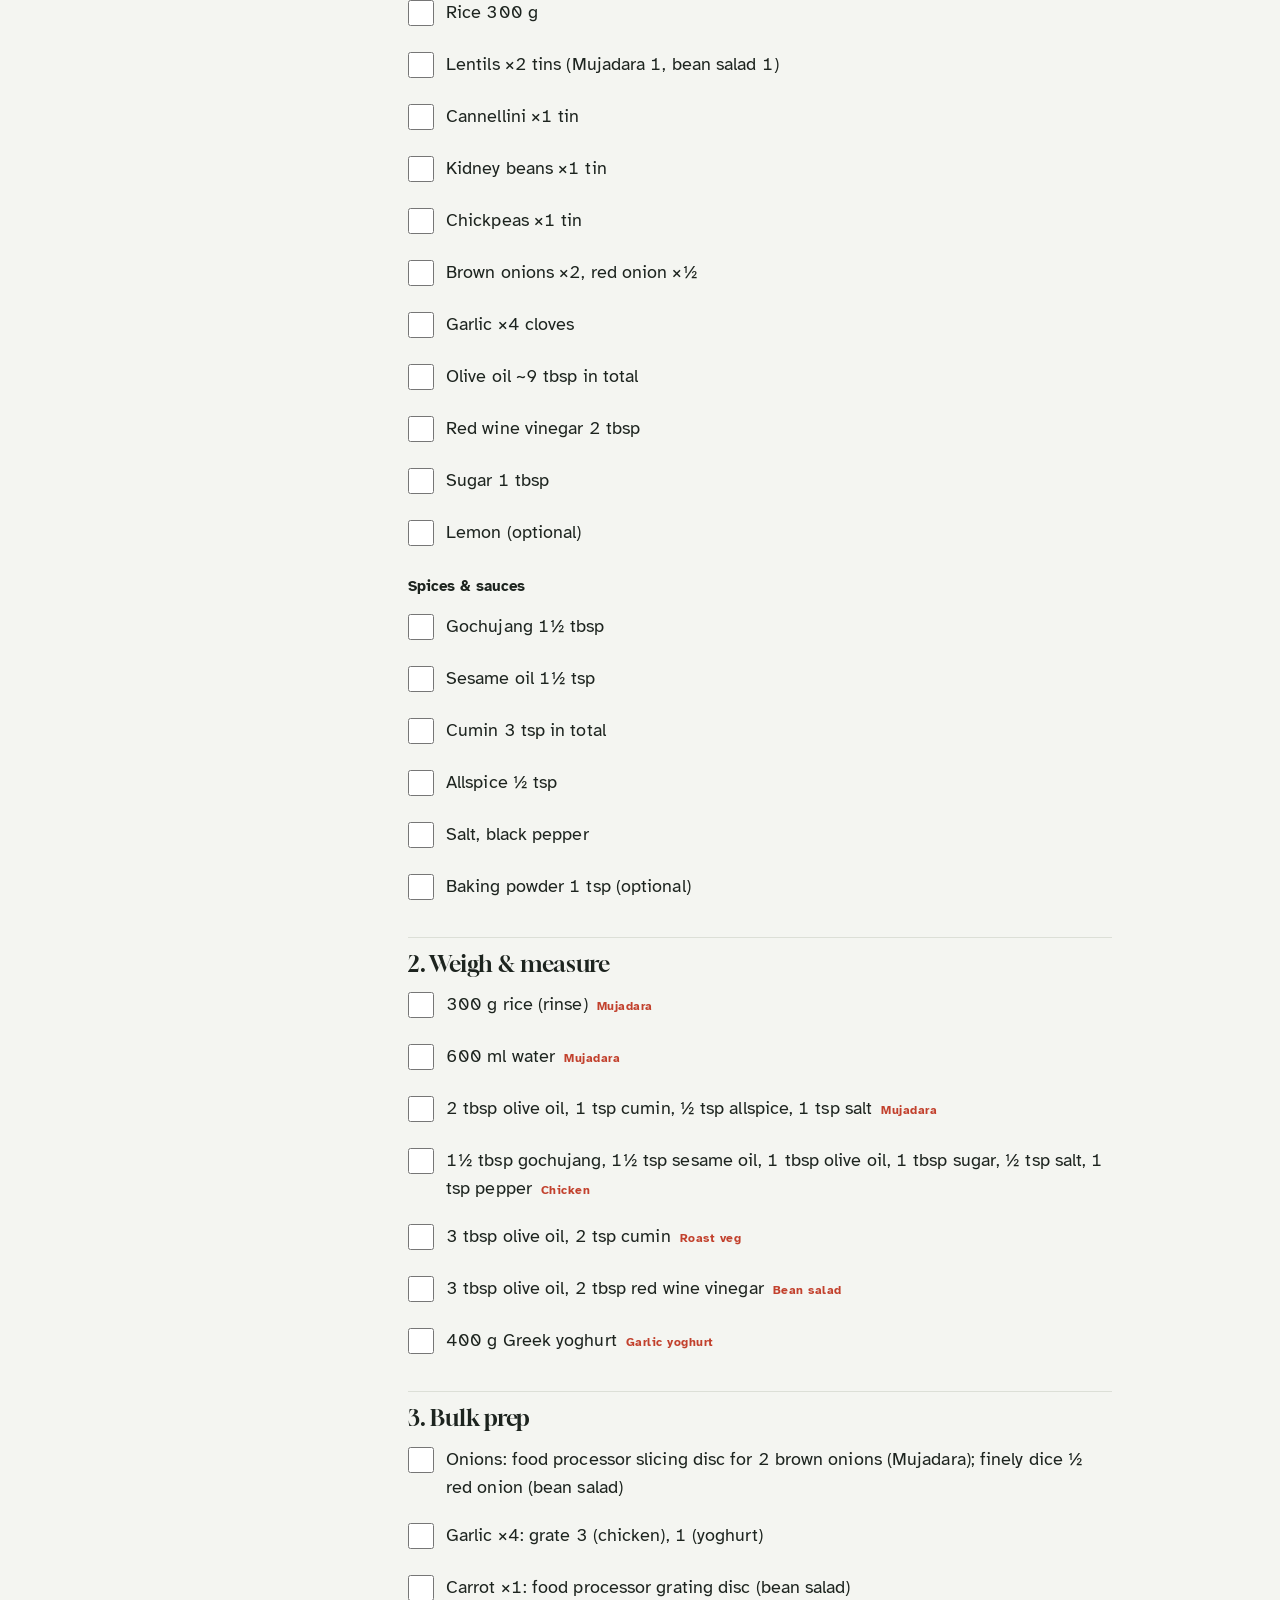
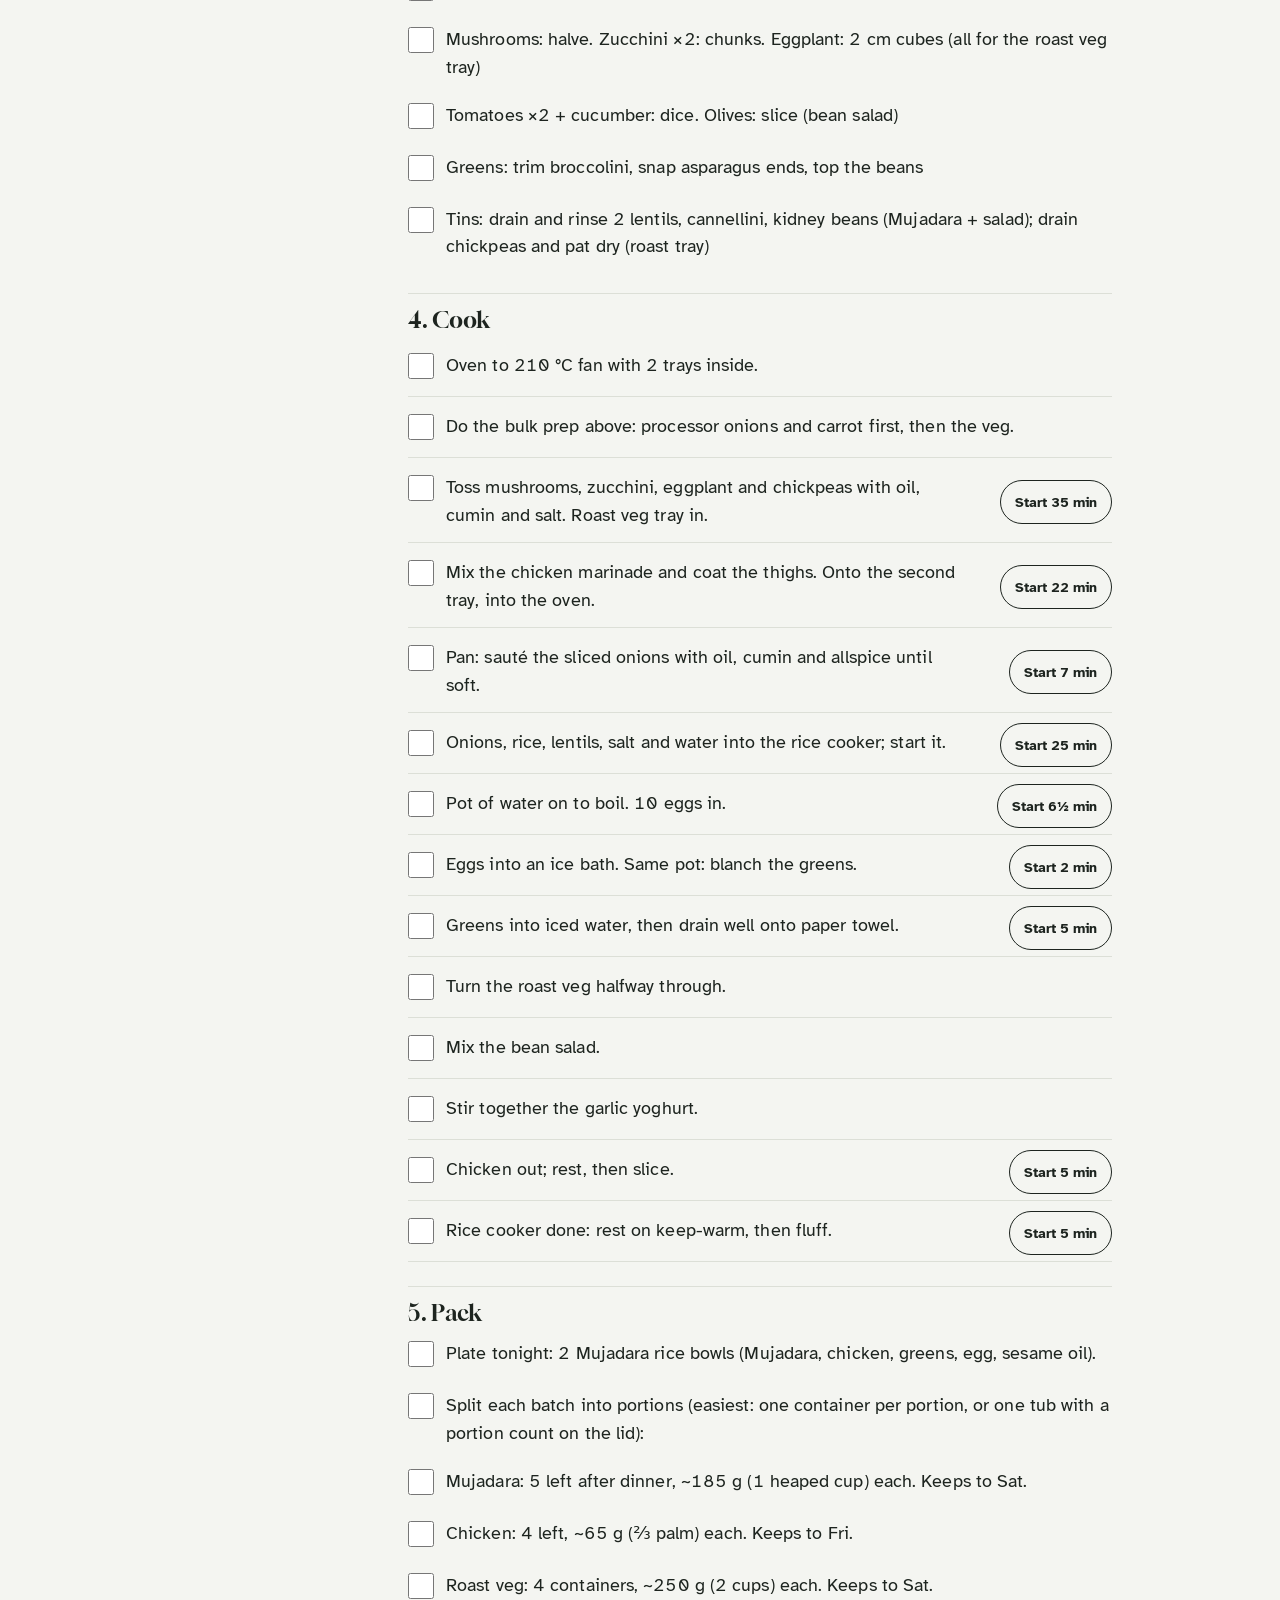
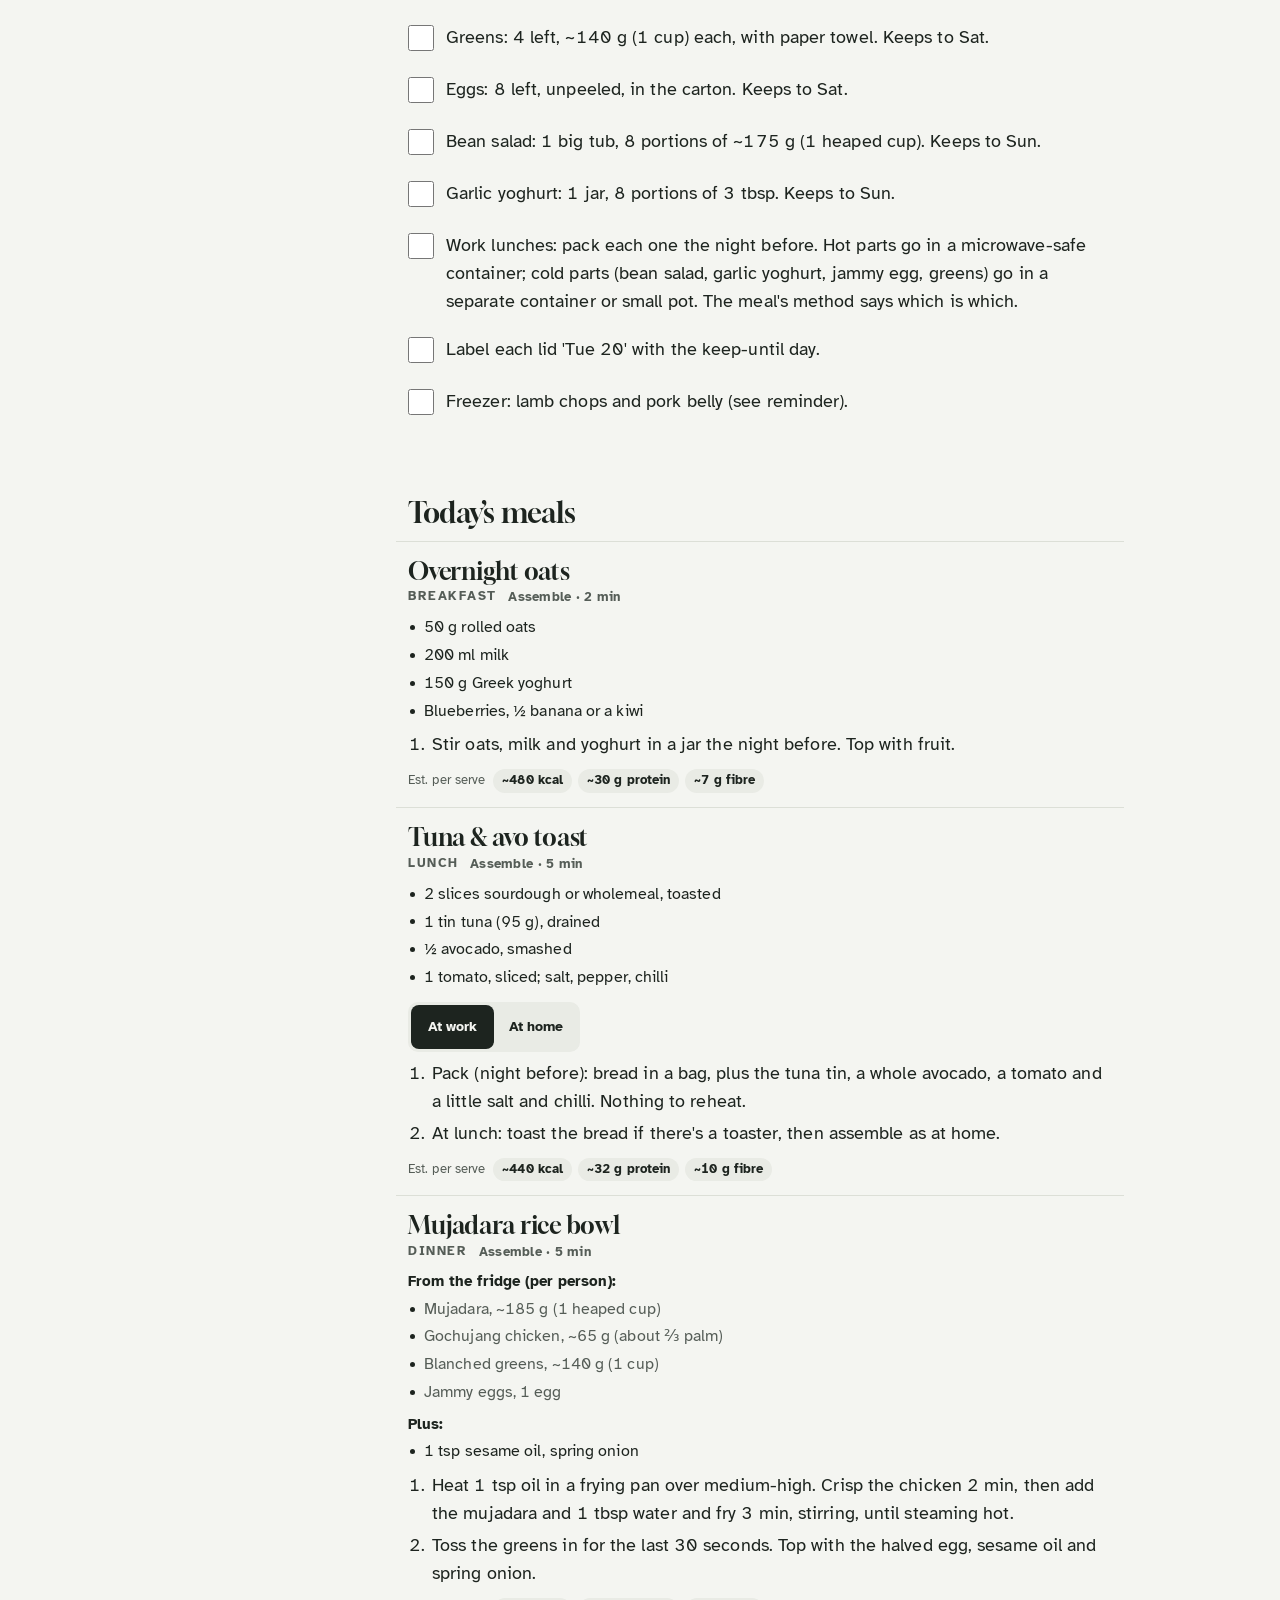
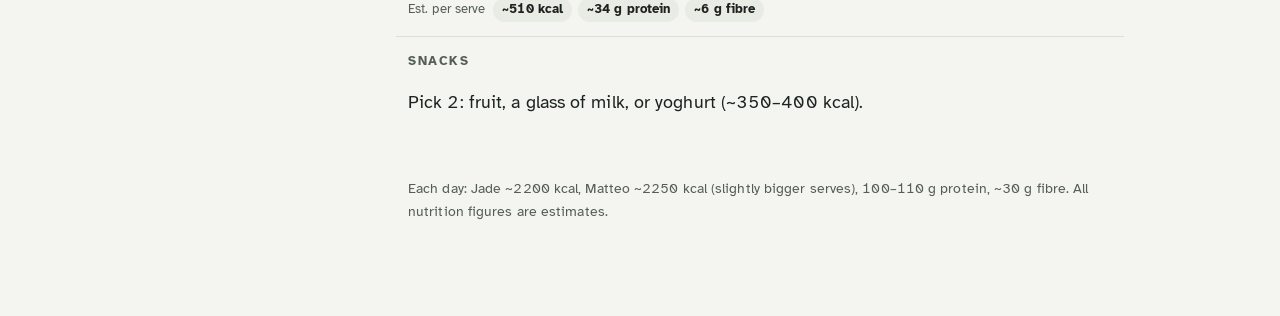
==== commit ad8c87d1: "Use up bean salad: Fri lunch side, Sat mezze only" ====
--- a/weeks/2026-10-20.html
+++ b/weeks/2026-10-20.html
@@ -8,20 +8,20 @@
 <link rel="preconnect" href="https://fonts.gstatic.com" crossorigin>
 <link rel="preload" as="style" href="https://fonts.googleapis.com/css2?family=Atkinson+Hyperlegible:ital,wght@0,400;0,700;1,400&family=Gloock&display=swap">
 <link href="https://fonts.googleapis.com/css2?family=Atkinson+Hyperlegible:ital,wght@0,400;0,700;1,400&family=Gloock&display=swap" rel="stylesheet">
-<link rel="icon" href="../favicon.svg?v=6b7775106a" type="image/svg+xml">
-<link rel="icon" href="../icons/favicon-32.png?v=6b7775106a" sizes="32x32" type="image/png">
-<link rel="icon" href="../icons/favicon-16.png?v=6b7775106a" sizes="16x16" type="image/png">
-<link rel="apple-touch-icon" sizes="180x180" href="../icons/apple-touch-icon.png?v=6b7775106a">
-<link rel="manifest" href="../manifest.webmanifest?v=6b7775106a">
+<link rel="icon" href="../favicon.svg?v=4721af70be" type="image/svg+xml">
+<link rel="icon" href="../icons/favicon-32.png?v=4721af70be" sizes="32x32" type="image/png">
+<link rel="icon" href="../icons/favicon-16.png?v=4721af70be" sizes="16x16" type="image/png">
+<link rel="apple-touch-icon" sizes="180x180" href="../icons/apple-touch-icon.png?v=4721af70be">
+<link rel="manifest" href="../manifest.webmanifest?v=4721af70be">
 <meta name="theme-color" content="#f4f5f1">
 <meta name="apple-mobile-web-app-capable" content="yes">
 <meta name="mobile-web-app-capable" content="yes">
 <meta name="apple-mobile-web-app-title" content="Cookbook">
-<link rel="stylesheet" href="../styles.css?v=6b7775106a">
+<link rel="stylesheet" href="../styles.css?v=4721af70be">
 </head>
 <body>
 <nav class="sidenav" aria-label="Sections">
-  <a class="sn-brand" href="#today" aria-label="Beanos and Lentos's Magical Cookbook, Today"><img src="../favicon.svg?v=6b7775106a" alt="" width="36" height="36"><span class="sn-wm"><span class="wm-small">Beanos &amp; Lentos's</span><span class="wm-big">Magical <em>Cookbook</em></span></span></a>
+  <a class="sn-brand" href="#today" aria-label="Beanos and Lentos's Magical Cookbook, Today"><img src="../favicon.svg?v=4721af70be" alt="" width="36" height="36"><span class="sn-wm"><span class="wm-small">Beanos &amp; Lentos's</span><span class="wm-big">Magical <em>Cookbook</em></span></span></a>
   <div class="sn-links">
   <a href="#today" data-nav="today"><svg viewBox="0 0 24 24" width="24" height="24" aria-hidden="true"><circle cx="12" cy="12" r="4" fill="none" stroke="currentColor" stroke-width="2" stroke-linecap="round" stroke-linejoin="round"/><path d="M12 2v2M12 20v2M4.9 4.9l1.4 1.4M17.7 17.7l1.4 1.4M2 12h2M20 12h2M4.9 19.1l1.4-1.4M17.7 6.3l1.4-1.4" fill="none" stroke="currentColor" stroke-width="2" stroke-linecap="round" stroke-linejoin="round"/></svg><span>Today</span></a>
   <a href="#week" data-nav="week"><svg viewBox="0 0 24 24" width="24" height="24" aria-hidden="true"><rect x="3.5" y="5" width="17" height="15" rx="2.5" fill="none" stroke="currentColor" stroke-width="2" stroke-linecap="round" stroke-linejoin="round"/><path d="M3.5 10h17M8 14h2M12 14h2M16 14h0M8 17h2M12 17h2" fill="none" stroke="currentColor" stroke-width="2" stroke-linecap="round" stroke-linejoin="round"/></svg><span>Week</span></a>
@@ -32,7 +32,7 @@
 </nav>
 <header class="top">
   <div class="bar">
-    <img src="../favicon.svg?v=6b7775106a" alt="" width="32" height="32" class="logo">
+    <img src="../favicon.svg?v=4721af70be" alt="" width="32" height="32" class="logo">
     <a class="mid wordmark" href="#today" aria-label="Beanos and Lentos's Magical Cookbook, Today"><span class="wm-small">Beanos &amp; Lentos's</span><span class="wm-big">Magical <em>Cookbook</em></span></a>
     <button type="button" class="icon-btn" id="cal-btn" aria-label="Open calendar" aria-expanded="false" aria-controls="cal-pop"><svg viewBox="0 0 24 24" width="22" height="22" aria-hidden="true"><rect x="3.5" y="5" width="17" height="15" rx="2.5" fill="none" stroke="currentColor" stroke-width="2"/><path d="M3.5 10h17M8 3v4M16 3v4" fill="none" stroke="currentColor" stroke-width="2" stroke-linecap="round"/></svg></button>
   </div>
@@ -75,8 +75,8 @@
 
 <div class="toast" id="toast" role="status" aria-live="polite" hidden></div>
 <a href="#today" class="timer-pill" id="timer-pill" hidden></a>
-<script src="2026-10-20.data.js?v=6b7775106a"></script>
-<script src="../weeks.js?v=6b7775106a"></script>
-<script src="../app.js?v=6b7775106a"></script>
+<script src="2026-10-20.data.js?v=4721af70be"></script>
+<script src="../weeks.js?v=4721af70be"></script>
+<script src="../app.js?v=4721af70be"></script>
 </body>
 </html>
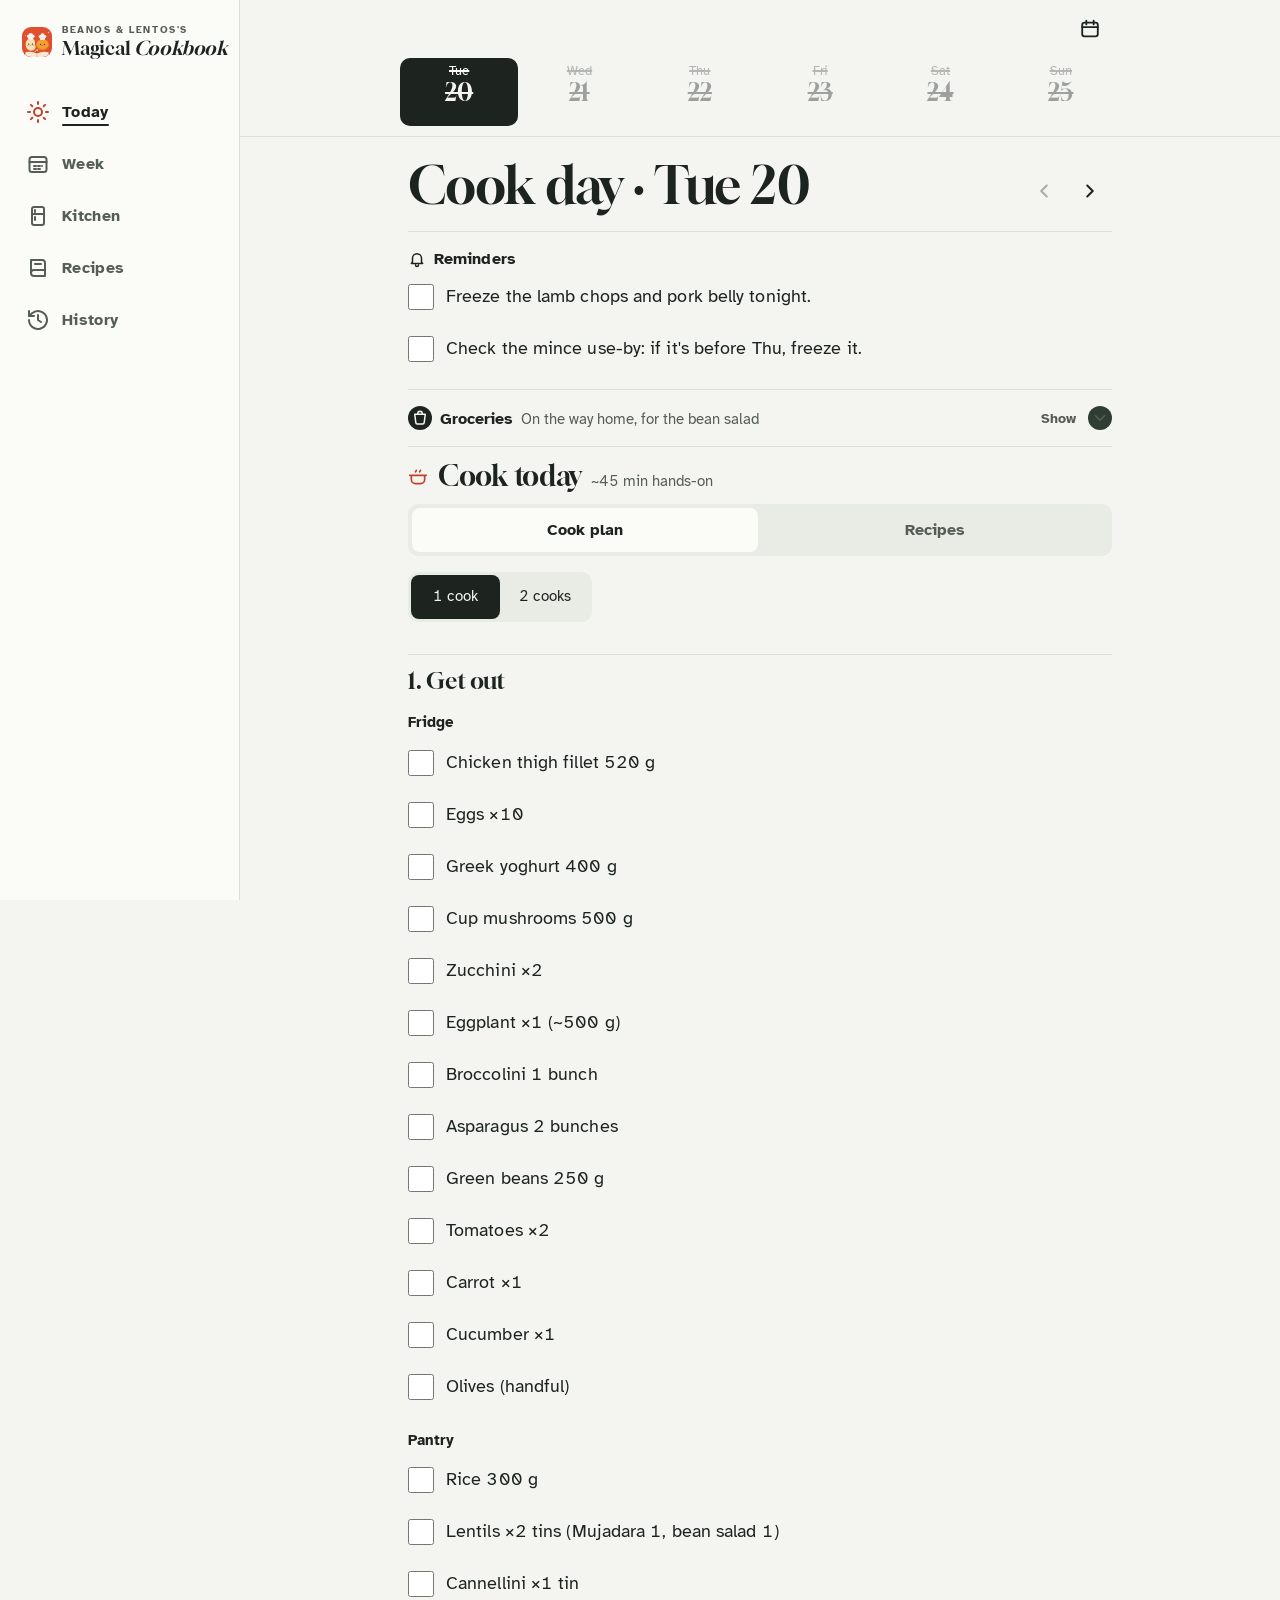
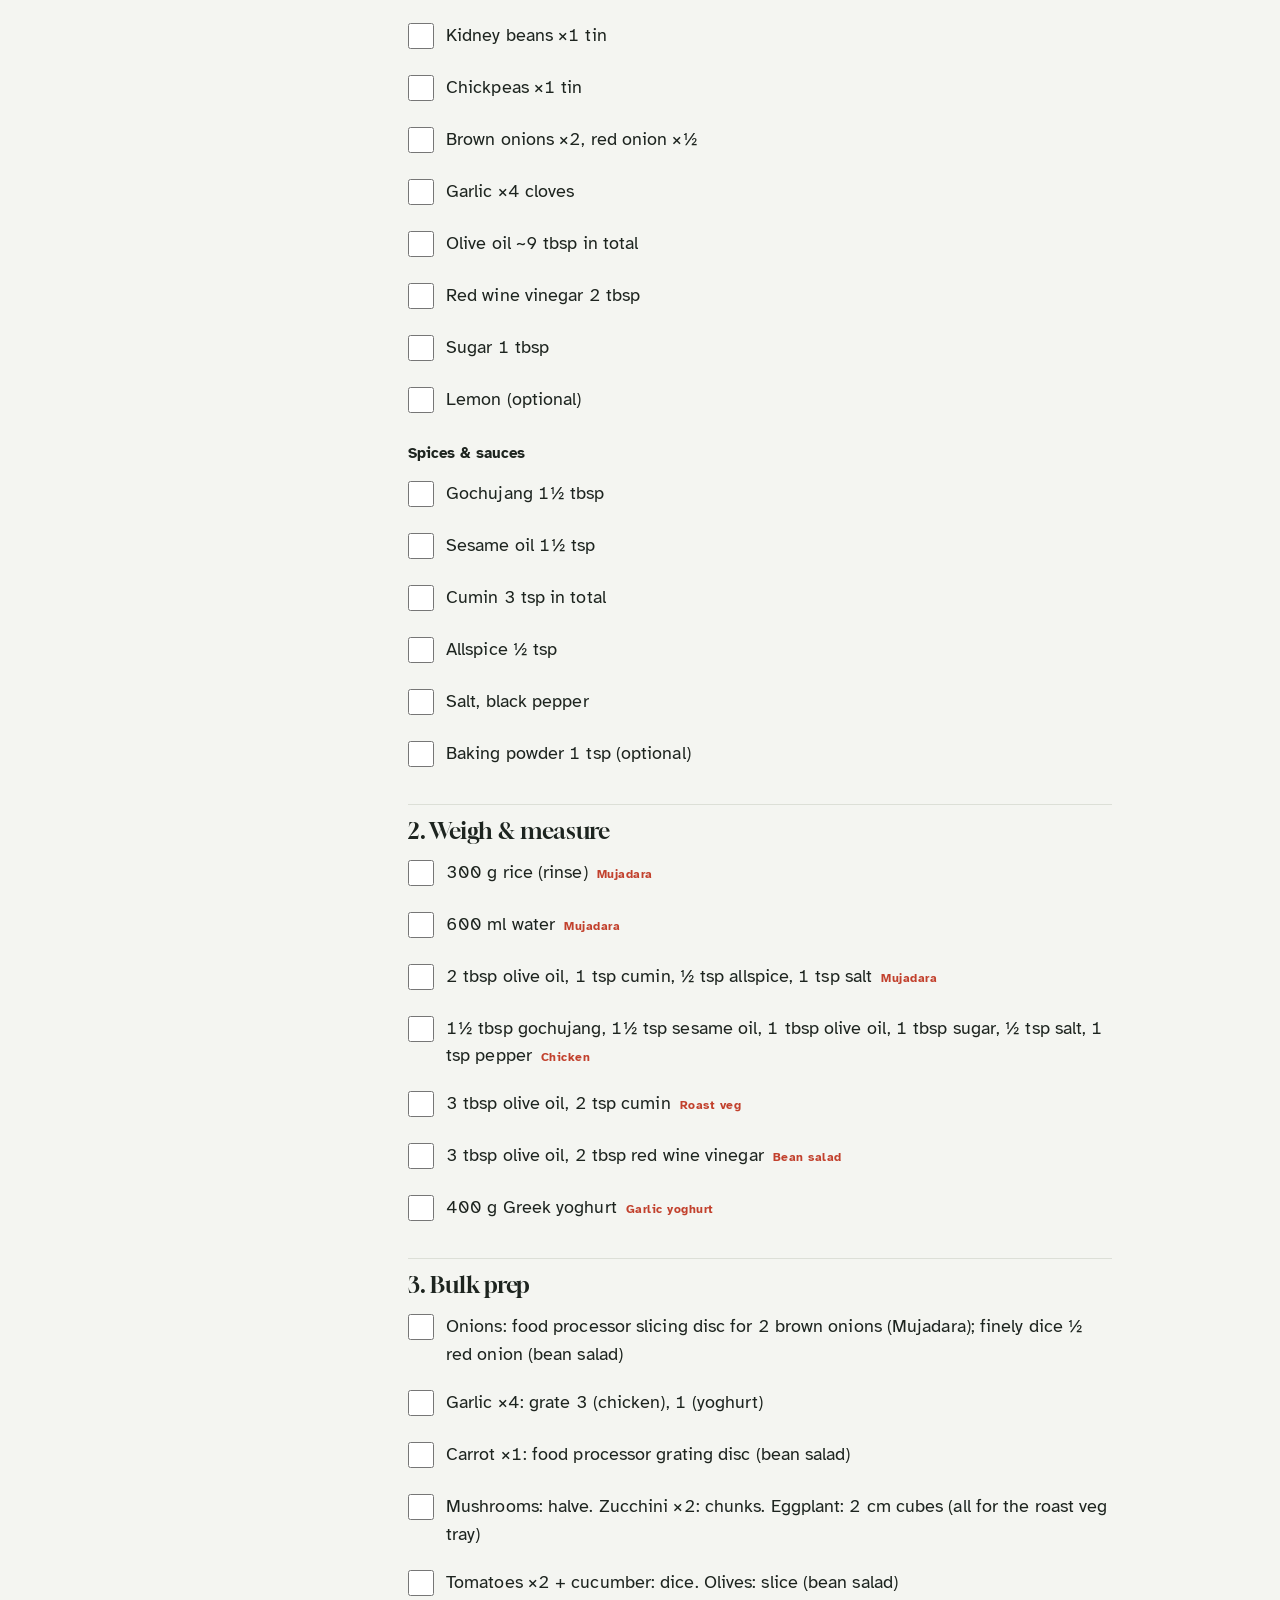
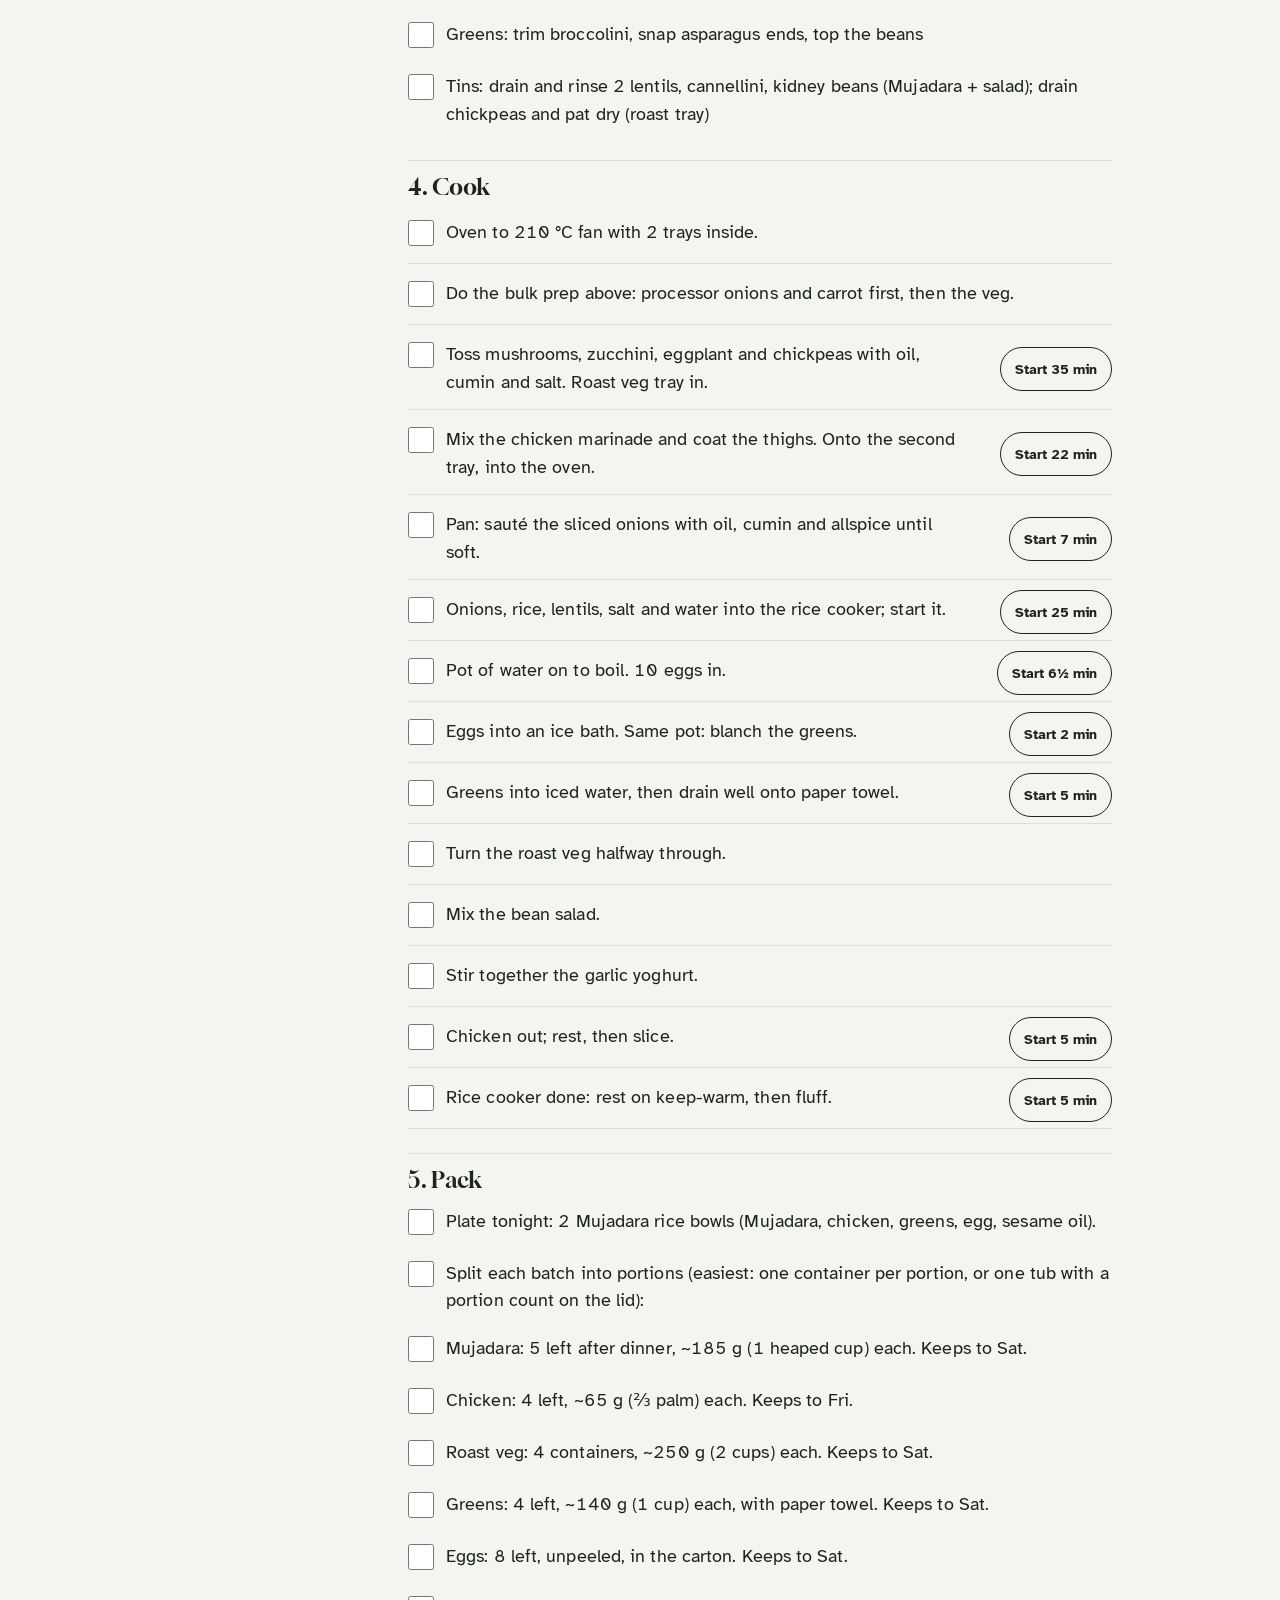
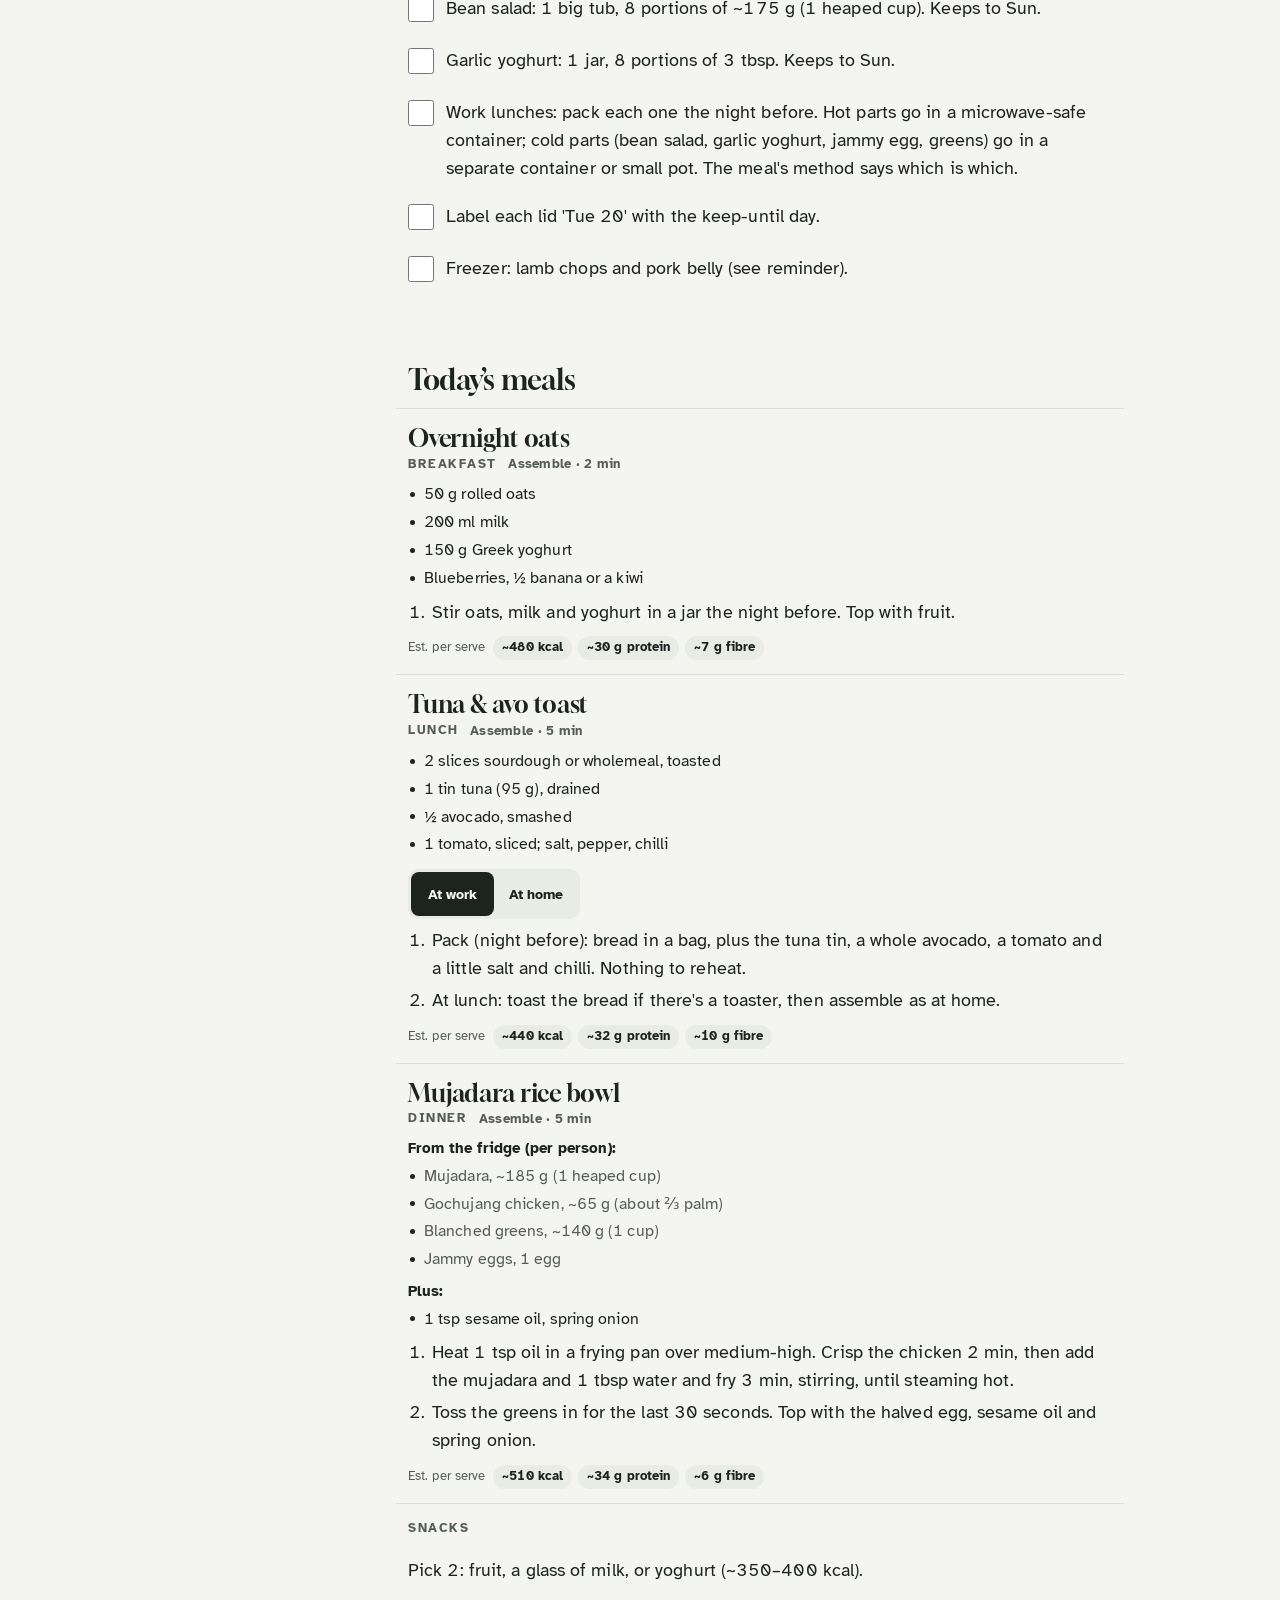
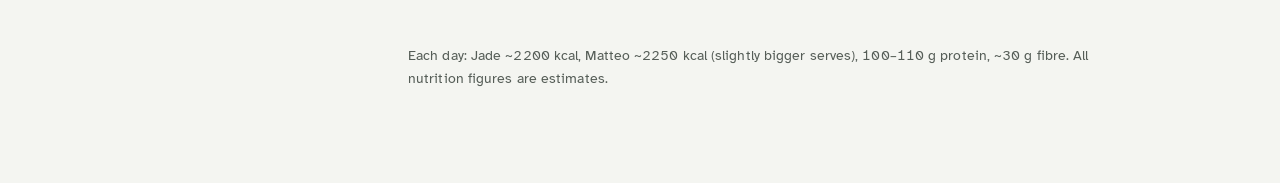
==== commit 36215b47: "Add collapsible expander to grocery sections - Modified tickBox function to support always-collapsib" ====
--- a/weeks/2026-10-20.html
+++ b/weeks/2026-10-20.html
@@ -8,20 +8,20 @@
 <link rel="preconnect" href="https://fonts.gstatic.com" crossorigin>
 <link rel="preload" as="style" href="https://fonts.googleapis.com/css2?family=Atkinson+Hyperlegible:ital,wght@0,400;0,700;1,400&family=Gloock&display=swap">
 <link href="https://fonts.googleapis.com/css2?family=Atkinson+Hyperlegible:ital,wght@0,400;0,700;1,400&family=Gloock&display=swap" rel="stylesheet">
-<link rel="icon" href="../favicon.svg?v=4721af70be" type="image/svg+xml">
-<link rel="icon" href="../icons/favicon-32.png?v=4721af70be" sizes="32x32" type="image/png">
-<link rel="icon" href="../icons/favicon-16.png?v=4721af70be" sizes="16x16" type="image/png">
-<link rel="apple-touch-icon" sizes="180x180" href="../icons/apple-touch-icon.png?v=4721af70be">
-<link rel="manifest" href="../manifest.webmanifest?v=4721af70be">
+<link rel="icon" href="../favicon.svg?v=ec18415863" type="image/svg+xml">
+<link rel="icon" href="../icons/favicon-32.png?v=ec18415863" sizes="32x32" type="image/png">
+<link rel="icon" href="../icons/favicon-16.png?v=ec18415863" sizes="16x16" type="image/png">
+<link rel="apple-touch-icon" sizes="180x180" href="../icons/apple-touch-icon.png?v=ec18415863">
+<link rel="manifest" href="../manifest.webmanifest?v=ec18415863">
 <meta name="theme-color" content="#f4f5f1">
 <meta name="apple-mobile-web-app-capable" content="yes">
 <meta name="mobile-web-app-capable" content="yes">
 <meta name="apple-mobile-web-app-title" content="Cookbook">
-<link rel="stylesheet" href="../styles.css?v=4721af70be">
+<link rel="stylesheet" href="../styles.css?v=ec18415863">
 </head>
 <body>
 <nav class="sidenav" aria-label="Sections">
-  <a class="sn-brand" href="#today" aria-label="Beanos and Lentos's Magical Cookbook, Today"><img src="../favicon.svg?v=4721af70be" alt="" width="36" height="36"><span class="sn-wm"><span class="wm-small">Beanos &amp; Lentos's</span><span class="wm-big">Magical <em>Cookbook</em></span></span></a>
+  <a class="sn-brand" href="#today" aria-label="Beanos and Lentos's Magical Cookbook, Today"><img src="../favicon.svg?v=ec18415863" alt="" width="36" height="36"><span class="sn-wm"><span class="wm-small">Beanos &amp; Lentos's</span><span class="wm-big">Magical <em>Cookbook</em></span></span></a>
   <div class="sn-links">
   <a href="#today" data-nav="today"><svg viewBox="0 0 24 24" width="24" height="24" aria-hidden="true"><circle cx="12" cy="12" r="4" fill="none" stroke="currentColor" stroke-width="2" stroke-linecap="round" stroke-linejoin="round"/><path d="M12 2v2M12 20v2M4.9 4.9l1.4 1.4M17.7 17.7l1.4 1.4M2 12h2M20 12h2M4.9 19.1l1.4-1.4M17.7 6.3l1.4-1.4" fill="none" stroke="currentColor" stroke-width="2" stroke-linecap="round" stroke-linejoin="round"/></svg><span>Today</span></a>
   <a href="#week" data-nav="week"><svg viewBox="0 0 24 24" width="24" height="24" aria-hidden="true"><rect x="3.5" y="5" width="17" height="15" rx="2.5" fill="none" stroke="currentColor" stroke-width="2" stroke-linecap="round" stroke-linejoin="round"/><path d="M3.5 10h17M8 14h2M12 14h2M16 14h0M8 17h2M12 17h2" fill="none" stroke="currentColor" stroke-width="2" stroke-linecap="round" stroke-linejoin="round"/></svg><span>Week</span></a>
@@ -32,7 +32,7 @@
 </nav>
 <header class="top">
   <div class="bar">
-    <img src="../favicon.svg?v=4721af70be" alt="" width="32" height="32" class="logo">
+    <img src="../favicon.svg?v=ec18415863" alt="" width="32" height="32" class="logo">
     <a class="mid wordmark" href="#today" aria-label="Beanos and Lentos's Magical Cookbook, Today"><span class="wm-small">Beanos &amp; Lentos's</span><span class="wm-big">Magical <em>Cookbook</em></span></a>
     <button type="button" class="icon-btn" id="cal-btn" aria-label="Open calendar" aria-expanded="false" aria-controls="cal-pop"><svg viewBox="0 0 24 24" width="22" height="22" aria-hidden="true"><rect x="3.5" y="5" width="17" height="15" rx="2.5" fill="none" stroke="currentColor" stroke-width="2"/><path d="M3.5 10h17M8 3v4M16 3v4" fill="none" stroke="currentColor" stroke-width="2" stroke-linecap="round"/></svg></button>
   </div>
@@ -75,8 +75,8 @@
 
 <div class="toast" id="toast" role="status" aria-live="polite" hidden></div>
 <a href="#today" class="timer-pill" id="timer-pill" hidden></a>
-<script src="2026-10-20.data.js?v=4721af70be"></script>
-<script src="../weeks.js?v=4721af70be"></script>
-<script src="../app.js?v=4721af70be"></script>
+<script src="2026-10-20.data.js?v=ec18415863"></script>
+<script src="../weeks.js?v=ec18415863"></script>
+<script src="../app.js?v=ec18415863"></script>
 </body>
 </html>
--- a/styles.css
+++ b/styles.css
@@ -275,6 +275,10 @@
 .tb-bar,.cookbar{display:flex;align-items:center;gap:12px;width:100%;min-height:56px;padding:12px 16px;margin:0;border:0;border-radius:14px;
   background:var(--herb-bg);color:var(--ink);font:700 1rem "Atkinson Hyperlegible",system-ui,sans-serif;text-align:left;cursor:pointer}
 .tb-bar:hover,.cookbar:hover{background:#d5e3d0}
+.always-collapsible .tb-bar{background:transparent;padding:14px 0;border-radius:0;justify-content:space-between}
+.always-collapsible .tb-bar:hover{background:transparent}
+.always-collapsible .tb-bar:hover .tb-a{text-decoration:underline;text-underline-offset:3px}
+.always-collapsible .tb-bar .tb-a{color:var(--mute)}
 .tb-msg,.cb-t{flex:1;color:var(--ink)}
 .tb-a,.cb-a{font-size:.9rem;font-weight:700;color:var(--herb);text-decoration:none}
 .tb-bar svg:first-child,.cookbar svg:first-child{flex:none;width:24px;height:24px;padding:3px;border-radius:50%;background:var(--herb);color:#fff}
@@ -297,6 +301,12 @@
 .tb .rin{padding:14px 16px 8px}
 .tb-title{display:flex;align-items:center;gap:8px;font-weight:700;font-size:1rem}
 .tb-title .ic,.tb-title svg{flex:none}
+.always-collapsible{border-top:1px solid var(--line)!important;margin:0}
+.always-collapsible .tb-body{padding-top:0}
+.always-collapsible .tb-bar{font-size:1.02rem}
+.always-collapsible.is-done .tb-bar svg:first-child{display:none}
+.tb-main-title{flex:1;display:flex;align-items:center;gap:8px}
+.tb-done-mark{display:inline-flex;color:var(--herb)}
 .remind.tb{background:var(--stone-bg)}
 .remind.tb .tb-title,.remind strong{color:var(--stone)}
 .grocery.tb{background:var(--herb-bg)}
